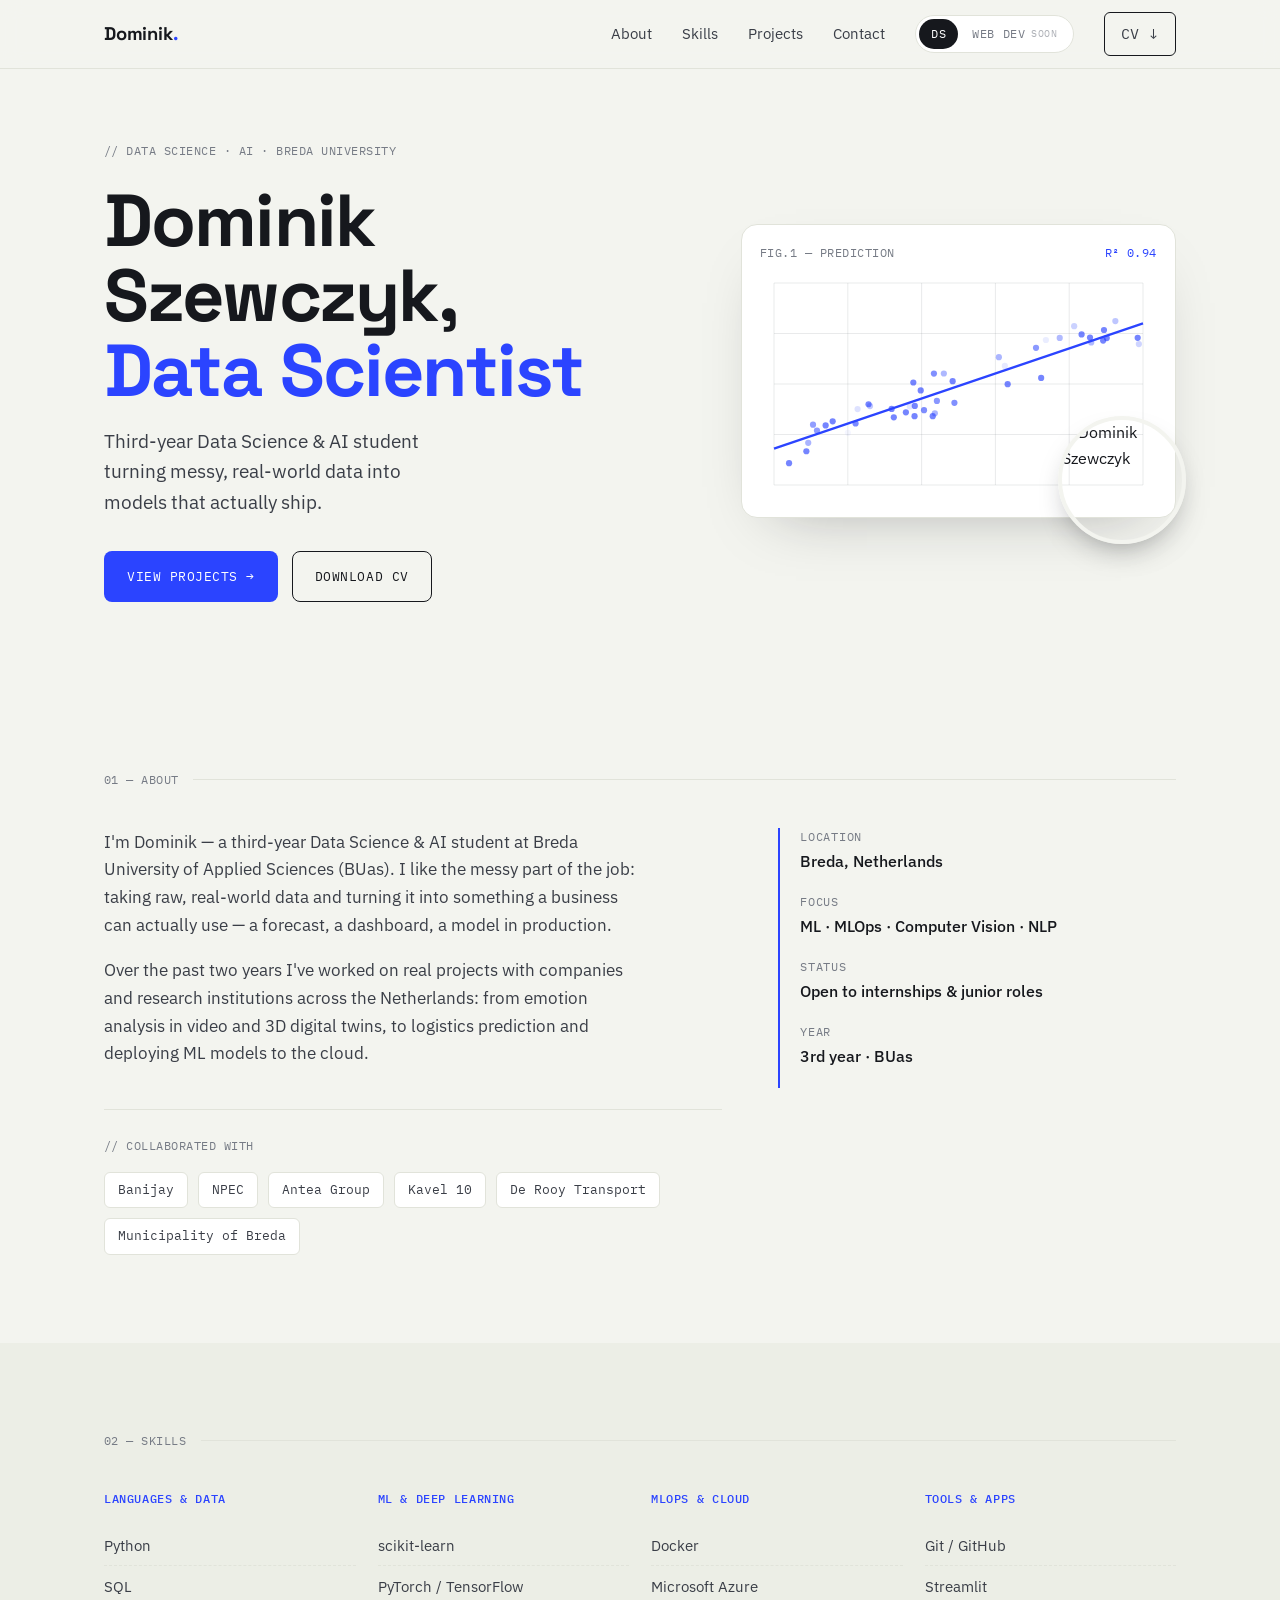
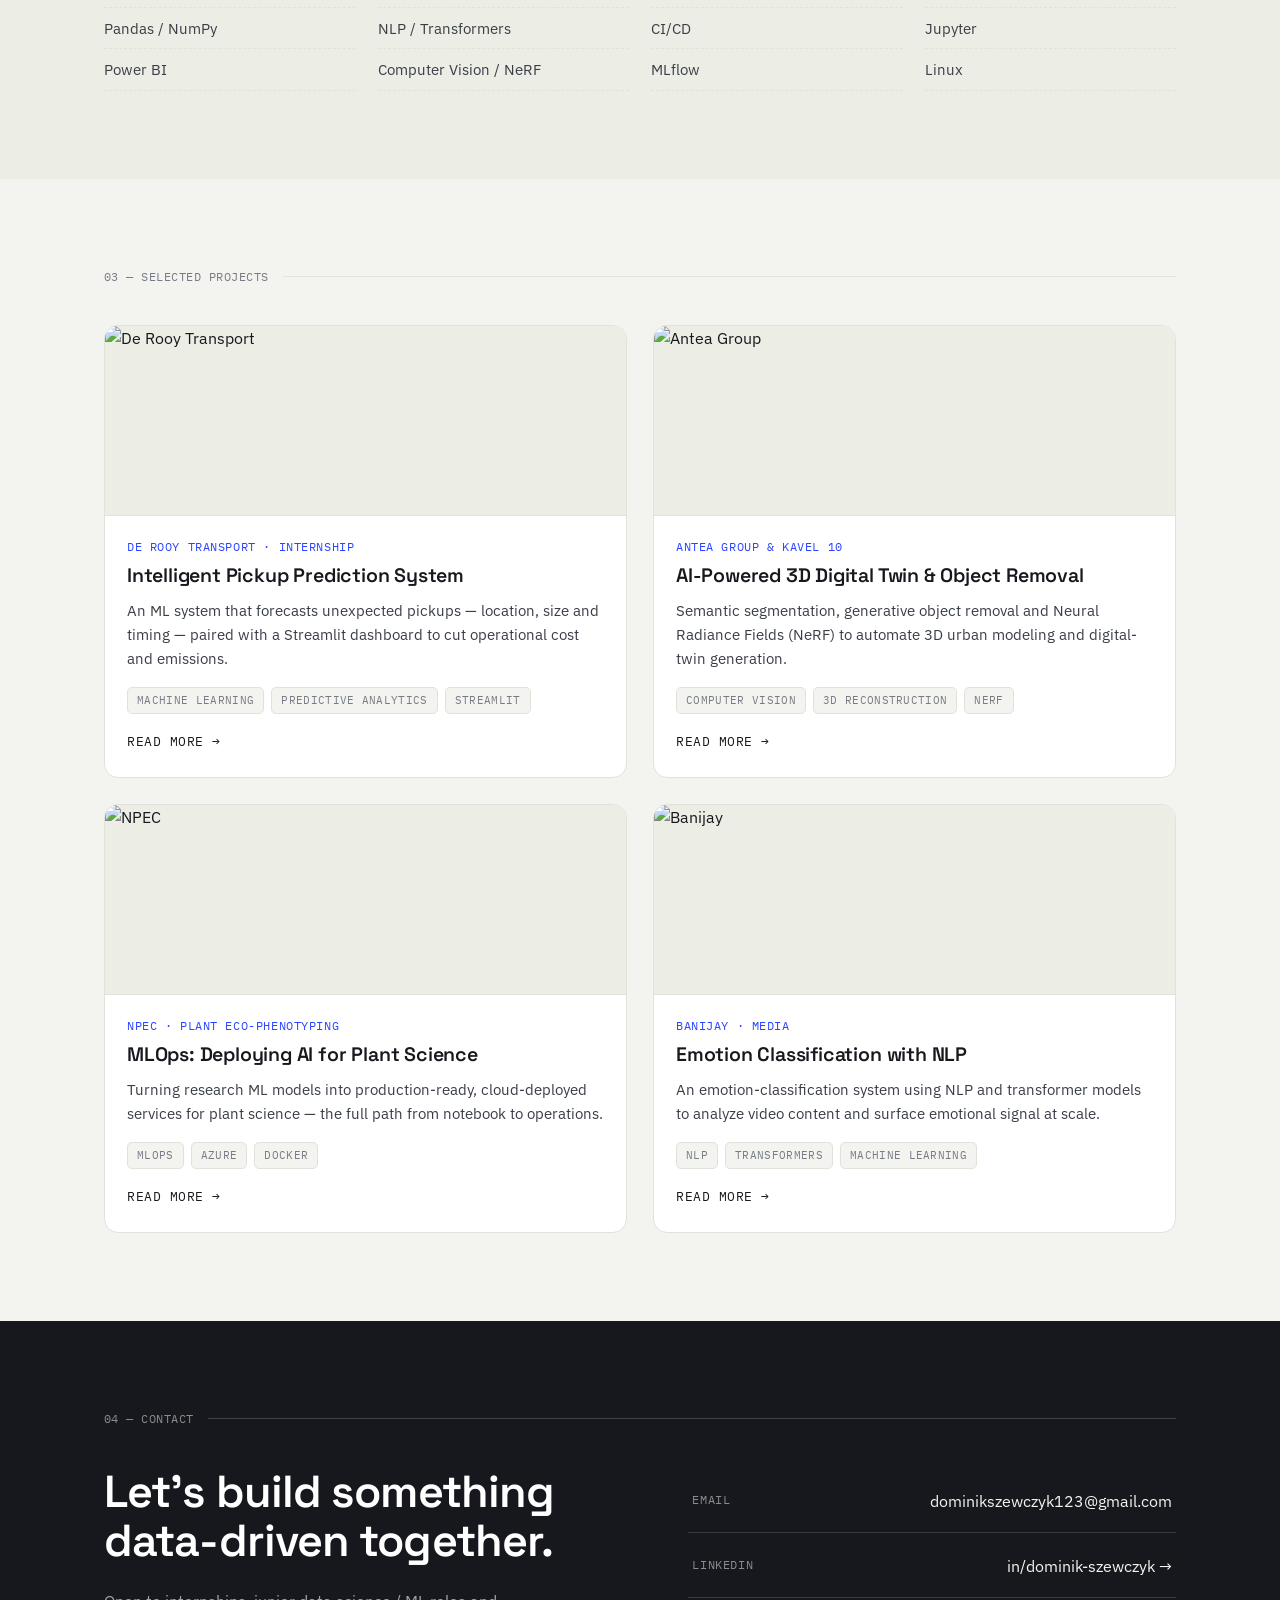
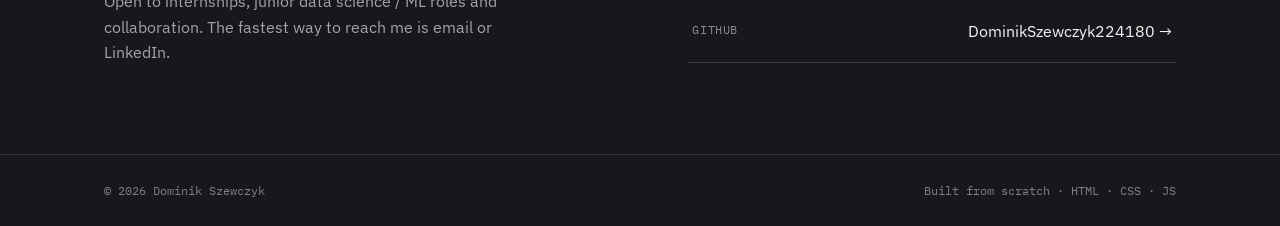
==== index.html @ d0f52a3d "new draft" ====
<!DOCTYPE html>
<html lang="en">
<head>
<meta charset="UTF-8">
<meta name="viewport" content="width=device-width, initial-scale=1">
<title>Dominik Szewczyk — Data Science & AI</title>
<meta name="description" content="Dominik Szewczyk — third-year Data Science & AI student turning real-world data into models that ship. Projects with Banijay, NPEC, Antea Group and De Rooy Transport.">
<link rel="preconnect" href="https://fonts.googleapis.com">
<link rel="preconnect" href="https://fonts.gstatic.com" crossorigin>
<link href="https://fonts.googleapis.com/css2?family=Space+Grotesk:wght@400;500;600;700&family=IBM+Plex+Sans:wght@400;500;600&family=IBM+Plex+Mono:wght@400;500&display=swap" rel="stylesheet">
<style>
  :root{
    --ink:#16181D;
    --ink-soft:#3A3E47;
    --muted:#767B85;
    --line:#E1E3DA;
    --canvas:#F3F4EF;
    --canvas-2:#ECEEE6;
    --card:#FFFFFF;
    --accent:#2B44FF;
    --accent-ink:#1B2BB8;
    --font-display:'Space Grotesk','Segoe UI',system-ui,sans-serif;
    --font-body:'IBM Plex Sans',system-ui,-apple-system,sans-serif;
    --font-mono:'IBM Plex Mono',ui-monospace,'SF Mono',Menlo,monospace;
    --maxw:1120px;
  }
  *{box-sizing:border-box;margin:0;padding:0}
  html{scroll-behavior:smooth}
  body{
    font-family:var(--font-body);
    background:var(--canvas);
    color:var(--ink);
    line-height:1.6;
    -webkit-font-smoothing:antialiased;
    overflow-x:hidden;
  }
  a{color:inherit;text-decoration:none}
  ::selection{background:var(--accent);color:#fff}
  .wrap{max-width:var(--maxw);margin:0 auto;padding:0 24px}
  .mono{font-family:var(--font-mono);font-size:.78rem;letter-spacing:.04em;text-transform:uppercase;color:var(--muted)}
  .accent{color:var(--accent)}

  /* ---------- NAV ---------- */
  header{
    position:sticky;top:0;z-index:50;
    background:rgba(243,244,239,.82);
    backdrop-filter:blur(10px);
    border-bottom:1px solid var(--line);
  }
  .nav{display:flex;align-items:center;justify-content:space-between;height:68px}
  .logo{font-family:var(--font-display);font-weight:700;font-size:1.15rem;letter-spacing:-.01em}
  .logo b{color:var(--accent)}
  .nav-links{display:flex;align-items:center;gap:30px}
  .nav-links a{font-size:.92rem;color:var(--ink-soft);transition:color .2s}
  .nav-links a:hover{color:var(--accent)}
  .toggle{
    display:inline-flex;border:1px solid var(--line);border-radius:999px;
    padding:3px;background:var(--card);gap:2px;
  }
  .toggle a{
    font-family:var(--font-mono);font-size:.72rem;text-transform:uppercase;letter-spacing:.05em;
    padding:6px 12px;border-radius:999px;color:var(--muted);display:flex;align-items:center;gap:6px;
  }
  .toggle a.active{background:var(--ink);color:#fff}
  .toggle .soon{font-size:.6rem;opacity:.6}
  .cv-btn{
    font-family:var(--font-mono);font-size:.78rem;text-transform:uppercase;letter-spacing:.04em;
    border:1px solid var(--ink);padding:9px 16px;border-radius:6px;transition:all .2s;
  }
  .cv-btn:hover{background:var(--ink);color:#fff}
  .menu-btn{display:none;background:none;border:0;cursor:pointer;font-size:1.5rem;color:var(--ink)}

  /* ---------- HERO ---------- */
  .hero{position:relative;padding:72px 0 80px}
  .hero-grid{display:grid;grid-template-columns:1.15fr .85fr;gap:48px;align-items:center}
  .eyebrow{margin-bottom:22px}
  h1{
    font-family:var(--font-display);font-weight:700;
    font-size:clamp(2.6rem,6vw,4.6rem);line-height:1.02;letter-spacing:-.025em;
    margin-bottom:18px;
  }
  .rotator{color:var(--accent);display:inline-block;min-height:1em}
  .lead{font-size:1.18rem;color:var(--ink-soft);max-width:30ch;margin-bottom:34px}
  .cta-row{display:flex;flex-wrap:wrap;gap:14px;align-items:center}
  .btn{
    font-family:var(--font-mono);font-size:.82rem;text-transform:uppercase;letter-spacing:.04em;
    padding:14px 22px;border-radius:8px;transition:all .2s;border:1px solid transparent;display:inline-flex;align-items:center;gap:8px;
  }
  .btn-primary{background:var(--accent);color:#fff}
  .btn-primary:hover{background:var(--accent-ink);transform:translateY(-2px)}
  .btn-ghost{border-color:var(--ink);color:var(--ink)}
  .btn-ghost:hover{background:var(--ink);color:#fff}

  .hero-visual{position:relative}
  .plot-card{
    background:var(--card);border:1px solid var(--line);border-radius:16px;
    padding:18px;box-shadow:0 24px 60px -34px rgba(22,24,29,.35);
  }
  .plot-head{display:flex;justify-content:space-between;align-items:center;margin-bottom:6px}
  canvas#plot{width:100%;height:230px;display:block;border-radius:8px}
  .portrait{
    position:absolute;right:-10px;bottom:-26px;width:128px;height:128px;border-radius:50%;
    object-fit:cover;border:4px solid var(--canvas);box-shadow:0 14px 30px -12px rgba(22,24,29,.4);
  }

  /* ---------- SECTION SHELL ---------- */
  section{padding:88px 0}
  .sec-label{display:flex;align-items:center;gap:14px;margin-bottom:38px}
  .sec-label .bar{height:1px;flex:1;background:var(--line)}
  h2{font-family:var(--font-display);font-weight:600;font-size:clamp(1.7rem,3.5vw,2.4rem);letter-spacing:-.02em}

  /* ---------- ABOUT ---------- */
  .about-grid{display:grid;grid-template-columns:1.4fr .9fr;gap:56px;align-items:start}
  .about-grid p{font-size:1.08rem;color:var(--ink-soft);margin-bottom:18px;max-width:54ch}
  .facts{border-left:2px solid var(--accent);padding-left:20px}
  .facts .row{margin-bottom:18px}
  .facts .k{font-family:var(--font-mono);font-size:.72rem;text-transform:uppercase;letter-spacing:.06em;color:var(--muted);display:block;margin-bottom:3px}
  .facts .v{font-weight:500}
  .orgs{margin-top:42px;border-top:1px solid var(--line);padding-top:26px}
  .orgs .mono{margin-bottom:16px;display:block}
  .org-chips{display:flex;flex-wrap:wrap;gap:10px}
  .chip{font-family:var(--font-mono);font-size:.8rem;border:1px solid var(--line);background:var(--card);padding:7px 13px;border-radius:6px;color:var(--ink-soft)}

  /* ---------- SKILLS ---------- */
  #skills{background:var(--canvas-2)}
  .skill-grid{display:grid;grid-template-columns:repeat(4,1fr);gap:22px}
  .skill-col h3{font-family:var(--font-mono);font-size:.78rem;text-transform:uppercase;letter-spacing:.05em;color:var(--accent);margin-bottom:16px;font-weight:500}
  .skill-col ul{list-style:none}
  .skill-col li{padding:8px 0;border-bottom:1px dashed var(--line);font-size:.96rem;color:var(--ink-soft)}

  /* ---------- PROJECTS ---------- */
  .proj-grid{display:grid;grid-template-columns:repeat(2,1fr);gap:26px}
  .card{
    background:var(--card);border:1px solid var(--line);border-radius:14px;overflow:hidden;
    display:flex;flex-direction:column;transition:transform .25s, box-shadow .25s, border-color .25s;
  }
  .card:hover{transform:translateY(-5px);box-shadow:0 30px 60px -38px rgba(22,24,29,.5);border-color:var(--accent)}
  .card .thumb{height:190px;background:var(--canvas-2);display:flex;align-items:center;justify-content:center;overflow:hidden;border-bottom:1px solid var(--line)}
  .card .thumb img{width:100%;height:100%;object-fit:cover}
  .card .body{padding:22px 22px 24px;display:flex;flex-direction:column;flex:1}
  .card .org{font-family:var(--font-mono);font-size:.72rem;text-transform:uppercase;letter-spacing:.05em;color:var(--accent);margin-bottom:8px}
  .card h3{font-family:var(--font-display);font-weight:600;font-size:1.22rem;letter-spacing:-.01em;margin-bottom:10px;line-height:1.25}
  .card p{font-size:.94rem;color:var(--ink-soft);margin-bottom:16px;flex:1}
  .tags{display:flex;flex-wrap:wrap;gap:7px;margin-bottom:18px}
  .tag{font-family:var(--font-mono);font-size:.68rem;text-transform:uppercase;letter-spacing:.03em;color:var(--muted);background:var(--canvas);border:1px solid var(--line);padding:4px 9px;border-radius:5px}
  .more{font-family:var(--font-mono);font-size:.8rem;text-transform:uppercase;letter-spacing:.04em;color:var(--ink);display:inline-flex;align-items:center;gap:7px;transition:gap .2s,color .2s}
  .card:hover .more{color:var(--accent);gap:12px}

  /* ---------- CONTACT ---------- */
  #contact{background:var(--ink);color:var(--canvas)}
  #contact h2{color:#fff}
  #contact .sec-label .bar{background:rgba(255,255,255,.18)}
  #contact .mono{color:rgba(255,255,255,.5)}
  .contact-grid{display:grid;grid-template-columns:1.1fr 1fr;gap:48px;align-items:center}
  .contact-grid .big{font-family:var(--font-display);font-weight:600;font-size:clamp(1.8rem,4vw,2.8rem);letter-spacing:-.02em;line-height:1.1;color:#fff;margin-bottom:24px}
  .contact-links{display:flex;flex-direction:column;gap:2px}
  .contact-links a{display:flex;justify-content:space-between;align-items:center;padding:18px 4px;border-bottom:1px solid rgba(255,255,255,.14);transition:padding .2s,color .2s}
  .contact-links a:hover{padding-left:14px;color:#fff}
  .contact-links .lbl{font-family:var(--font-mono);font-size:.74rem;text-transform:uppercase;letter-spacing:.05em;color:rgba(255,255,255,.5)}
  .contact-links .val{font-size:1.02rem}
  .contact-links a:hover .val{color:var(--accent)}

  footer{background:var(--ink);color:rgba(255,255,255,.45);border-top:1px solid rgba(255,255,255,.1);padding:26px 0}
  .foot{display:flex;justify-content:space-between;align-items:center;font-family:var(--font-mono);font-size:.76rem}

  .reveal{opacity:0;transform:translateY(24px);transition:opacity .7s ease,transform .7s ease}
  .reveal.in{opacity:1;transform:none}

  /* ---------- RESPONSIVE ---------- */
  @media(max-width:880px){
    .nav-links{display:none}
    .menu-btn{display:block}
    .hero-grid{grid-template-columns:1fr;gap:54px}
    .hero-visual{order:-1}
    .about-grid,.contact-grid{grid-template-columns:1fr;gap:36px}
    .skill-grid{grid-template-columns:repeat(2,1fr)}
    .proj-grid{grid-template-columns:1fr}
    .portrait{width:96px;height:96px}
  }
  @media(prefers-reduced-motion:reduce){
    *{scroll-behavior:auto !important}
    .reveal{opacity:1;transform:none;transition:none}
  }
</style>
</head>
<body>

<header>
  <div class="wrap nav">
    <a href="#" class="logo">Dominik<b>.</b></a>
    <nav class="nav-links">
      <a href="#about">About</a>
      <a href="#skills">Skills</a>
      <a href="#projects">Projects</a>
      <a href="#contact">Contact</a>
      <div class="toggle">
        <a href="#" class="active">DS</a>
        <a href="webdev.html">Web Dev <span class="soon">soon</span></a>
      </div>
      <a href="cv/CV_Dominik_Szewczyk.pdf" class="cv-btn">CV ↓</a>
    </nav>
    <button class="menu-btn" aria-label="Menu">☰</button>
  </div>
</header>

<!-- HERO -->
<section class="hero">
  <div class="wrap hero-grid">
    <div>
      <div class="eyebrow mono">// data science · ai · breda university</div>
      <h1>Dominik Szewczyk,<br><span class="rotator">Data Scientist</span></h1>
      <p class="lead">Third-year Data Science &amp; AI student turning messy, real-world data into models that actually ship.</p>
      <div class="cta-row">
        <a href="#projects" class="btn btn-primary">View projects →</a>
        <a href="cv/CV_Dominik_Szewczyk.pdf" class="btn btn-ghost">Download CV</a>
      </div>
    </div>
    <div class="hero-visual">
      <div class="plot-card">
        <div class="plot-head">
          <span class="mono">fig.1 — prediction</span>
          <span class="mono accent">R² 0.94</span>
        </div>
        <canvas id="plot"></canvas>
      </div>
      <img class="portrait" src="https://dominikszewczyk224180.github.io/assets/img/profile.jpg" alt="Dominik Szewczyk">
    </div>
  </div>
</section>

<!-- ABOUT -->
<section id="about">
  <div class="wrap">
    <div class="sec-label"><span class="mono">01 — about</span><span class="bar"></span></div>
    <div class="about-grid reveal">
      <div>
        <p>I'm Dominik — a third-year Data Science &amp; AI student at Breda University of Applied Sciences (BUas). I like the messy part of the job: taking raw, real-world data and turning it into something a business can actually use — a forecast, a dashboard, a model in production.</p>
        <p>Over the past two years I've worked on real projects with companies and research institutions across the Netherlands: from emotion analysis in video and 3D digital twins, to logistics prediction and deploying ML models to the cloud.</p>
        <div class="orgs">
          <span class="mono">// collaborated with</span>
          <div class="org-chips">
            <span class="chip">Banijay</span>
            <span class="chip">NPEC</span>
            <span class="chip">Antea Group</span>
            <span class="chip">Kavel 10</span>
            <span class="chip">De Rooy Transport</span>
            <span class="chip">Municipality of Breda</span>
          </div>
        </div>
      </div>
      <div class="facts">
        <div class="row"><span class="k">Location</span><span class="v">Breda, Netherlands</span></div>
        <div class="row"><span class="k">Focus</span><span class="v">ML · MLOps · Computer Vision · NLP</span></div>
        <div class="row"><span class="k">Status</span><span class="v">Open to internships &amp; junior roles</span></div>
        <div class="row"><span class="k">Year</span><span class="v">3rd year · BUas</span></div>
      </div>
    </div>
  </div>
</section>

<!-- SKILLS -->
<section id="skills">
  <div class="wrap">
    <div class="sec-label"><span class="mono">02 — skills</span><span class="bar"></span></div>
    <div class="skill-grid reveal">
      <div class="skill-col">
        <h3>Languages &amp; Data</h3>
        <ul><li>Python</li><li>SQL</li><li>Pandas / NumPy</li><li>Power BI</li></ul>
      </div>
      <div class="skill-col">
        <h3>ML &amp; Deep Learning</h3>
        <ul><li>scikit-learn</li><li>PyTorch / TensorFlow</li><li>NLP / Transformers</li><li>Computer Vision / NeRF</li></ul>
      </div>
      <div class="skill-col">
        <h3>MLOps &amp; Cloud</h3>
        <ul><li>Docker</li><li>Microsoft Azure</li><li>CI/CD</li><li>MLflow</li></ul>
      </div>
      <div class="skill-col">
        <h3>Tools &amp; Apps</h3>
        <ul><li>Git / GitHub</li><li>Streamlit</li><li>Jupyter</li><li>Linux</li></ul>
      </div>
    </div>
  </div>
</section>

<!-- PROJECTS -->
<section id="projects">
  <div class="wrap">
    <div class="sec-label"><span class="mono">03 — selected projects</span><span class="bar"></span></div>
    <div class="proj-grid reveal">

      <a class="card" href="projects/de-rooy.html">
        <div class="thumb"><img src="https://dominikszewczyk224180.github.io/assets/img/derooy_logo.png" alt="De Rooy Transport"></div>
        <div class="body">
          <div class="org">De Rooy Transport · internship</div>
          <h3>Intelligent Pickup Prediction System</h3>
          <p>An ML system that forecasts unexpected pickups — location, size and timing — paired with a Streamlit dashboard to cut operational cost and emissions.</p>
          <div class="tags"><span class="tag">Machine Learning</span><span class="tag">Predictive Analytics</span><span class="tag">Streamlit</span></div>
          <span class="more">Read more →</span>
        </div>
      </a>

      <a class="card" href="projects/antea.html">
        <div class="thumb"><img src="https://dominikszewczyk224180.github.io/assets/img/antea_project_thumbnail.png" alt="Antea Group"></div>
        <div class="body">
          <div class="org">Antea Group &amp; Kavel 10</div>
          <h3>AI-Powered 3D Digital Twin &amp; Object Removal</h3>
          <p>Semantic segmentation, generative object removal and Neural Radiance Fields (NeRF) to automate 3D urban modeling and digital-twin generation.</p>
          <div class="tags"><span class="tag">Computer Vision</span><span class="tag">3D Reconstruction</span><span class="tag">NeRF</span></div>
          <span class="more">Read more →</span>
        </div>
      </a>

      <a class="card" href="projects/npec.html">
        <div class="thumb"><img src="https://dominikszewczyk224180.github.io/assets/img/npec_mlops_presentation1.png" alt="NPEC"></div>
        <div class="body">
          <div class="org">NPEC · plant eco-phenotyping</div>
          <h3>MLOps: Deploying AI for Plant Science</h3>
          <p>Turning research ML models into production-ready, cloud-deployed services for plant science — the full path from notebook to operations.</p>
          <div class="tags"><span class="tag">MLOps</span><span class="tag">Azure</span><span class="tag">Docker</span></div>
          <span class="more">Read more →</span>
        </div>
      </a>

      <a class="card" href="projects/banijay.html">
        <div class="thumb"><img src="https://dominikszewczyk224180.github.io/assets/img/banijay_presentation1.png" alt="Banijay"></div>
        <div class="body">
          <div class="org">Banijay · media</div>
          <h3>Emotion Classification with NLP</h3>
          <p>An emotion-classification system using NLP and transformer models to analyze video content and surface emotional signal at scale.</p>
          <div class="tags"><span class="tag">NLP</span><span class="tag">Transformers</span><span class="tag">Machine Learning</span></div>
          <span class="more">Read more →</span>
        </div>
      </a>

    </div>
  </div>
</section>

<!-- CONTACT -->
<section id="contact">
  <div class="wrap">
    <div class="sec-label"><span class="mono">04 — contact</span><span class="bar"></span></div>
    <div class="contact-grid reveal">
      <div>
        <div class="big">Let's build something<br>data-driven together.</div>
        <p style="color:rgba(255,255,255,.6);max-width:40ch">Open to internships, junior data science / ML roles and collaboration. The fastest way to reach me is email or LinkedIn.</p>
      </div>
      <div class="contact-links">
        <a href="mailto:dominikszewczyk123@gmail.com"><span class="lbl">Email</span><span class="val">dominikszewczyk123@gmail.com</span></a>
        <a href="https://linkedin.com/in/dominik-szewczyk" target="_blank" rel="noopener"><span class="lbl">LinkedIn</span><span class="val">in/dominik-szewczyk →</span></a>
        <a href="https://github.com/DominikSzewczyk224180" target="_blank" rel="noopener"><span class="lbl">GitHub</span><span class="val">DominikSzewczyk224180 →</span></a>
      </div>
    </div>
  </div>
</section>

<footer>
  <div class="wrap foot">
    <span>© 2026 Dominik Szewczyk</span>
    <span>Built from scratch · HTML · CSS · JS</span>
  </div>
</footer>

<script>
  // Rotating role
  const roles=["Data Scientist","ML Engineer","AI Builder"];
  const rot=document.querySelector('.rotator');
  let ri=0;
  if(!window.matchMedia('(prefers-reduced-motion: reduce)').matches){
    setInterval(()=>{ri=(ri+1)%roles.length;rot.style.opacity=0;
      setTimeout(()=>{rot.textContent=roles[ri];rot.style.transition='opacity .3s';rot.style.opacity=1;},300);},2600);
  }

  // Scroll reveal
  const io=new IntersectionObserver(es=>es.forEach(e=>{if(e.isIntersecting){e.target.classList.add('in');io.unobserve(e.target);}}),{threshold:.15});
  document.querySelectorAll('.reveal').forEach(el=>io.observe(el));

  // Hero scatter + regression plot
  const cv=document.getElementById('plot');
  const ctx=cv.getContext('2d');
  function setup(){
    const dpr=window.devicePixelRatio||1;
    cv.width=cv.clientWidth*dpr; cv.height=cv.clientHeight*dpr;
    ctx.setTransform(dpr,0,0,dpr,0,0);
  }
  setup();
  const W=()=>cv.clientWidth,H=()=>cv.clientHeight;
  const N=46, pts=[];
  function gen(){
    pts.length=0;
    for(let i=0;i<N;i++){
      const x=Math.random();
      const y=0.82-0.62*x + (Math.random()-0.5)*0.22; // points around a downward trend
      pts.push({x,y,d:Math.random()});
    }
  }
  gen();
  const reduce=window.matchMedia('(prefers-reduced-motion: reduce)').matches;
  let t=reduce?1:0;
  function draw(){
    const w=W(),h=H(),pad=14;
    ctx.clearRect(0,0,w,h);
    // grid
    ctx.strokeStyle='rgba(118,123,133,.16)';ctx.lineWidth=1;
    for(let i=0;i<=4;i++){const gy=pad+(h-2*pad)*i/4;ctx.beginPath();ctx.moveTo(pad,gy);ctx.lineTo(w-pad,gy);ctx.stroke();}
    for(let i=0;i<=5;i++){const gx=pad+(w-2*pad)*i/5;ctx.beginPath();ctx.moveTo(gx,pad);ctx.lineTo(gx,h-pad);ctx.stroke();}
    // points
    const ease=t<1?(1-Math.pow(1-t,3)):1;
    pts.forEach(p=>{
      const a=Math.min(1,Math.max(0,(ease-p.d)*3));
      if(a<=0)return;
      const px=pad+p.x*(w-2*pad), py=pad+p.y*(h-2*pad);
      ctx.fillStyle='rgba(43,68,255,'+(0.65*a)+')';
      ctx.beginPath();ctx.arc(px,py,3.1,0,7);ctx.fill();
    });
    // regression line (draws after points)
    const lp=Math.min(1,Math.max(0,(ease-0.55)/0.45));
    if(lp>0){
      const x1=pad,y1=pad+0.82*(h-2*pad);
      const x2=pad+(1)*(w-2*pad),y2=pad+0.20*(h-2*pad);
      ctx.strokeStyle='#2B44FF';ctx.lineWidth=2.2;
      ctx.beginPath();ctx.moveTo(x1,y1);ctx.lineTo(x1+(x2-x1)*lp,y1+(y2-y1)*lp);ctx.stroke();
    }
  }
  function loop(){if(t<1)t+=0.012; draw(); if(t<1.0001)requestAnimationFrame(loop);}
  draw(); if(!reduce)requestAnimationFrame(loop);
  window.addEventListener('resize',()=>{setup();draw();});

  // Mobile menu (simple)
  document.querySelector('.menu-btn').addEventListener('click',()=>{
    const n=document.querySelector('.nav-links');
    const open=n.style.display==='flex';
    n.style.display=open?'':'flex';
    if(!open){n.style.position='absolute';n.style.top='68px';n.style.right='24px';n.style.flexDirection='column';n.style.background='var(--card)';n.style.padding='18px 22px';n.style.borderRadius='12px';n.style.border='1px solid var(--line)';n.style.gap='16px';n.style.boxShadow='0 20px 40px -20px rgba(0,0,0,.3)';}
  });
</script>
</body>
</html>
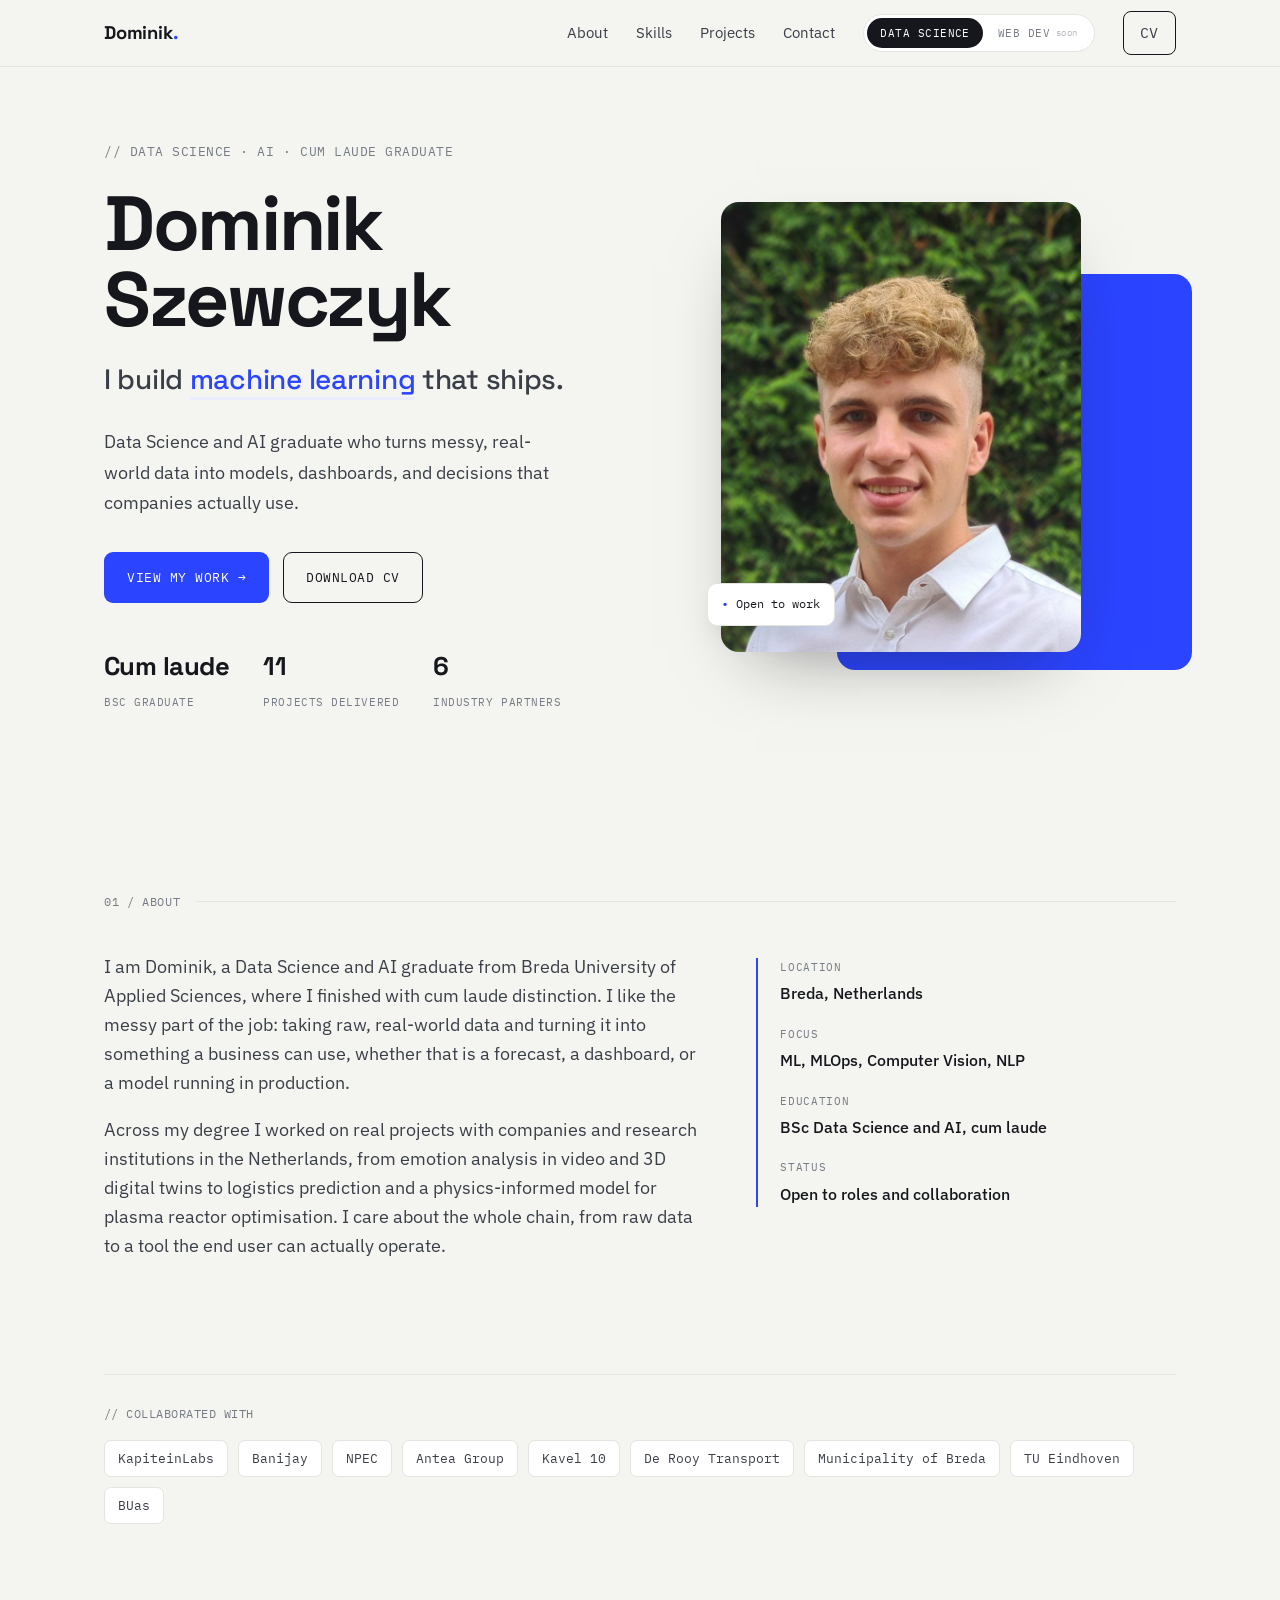
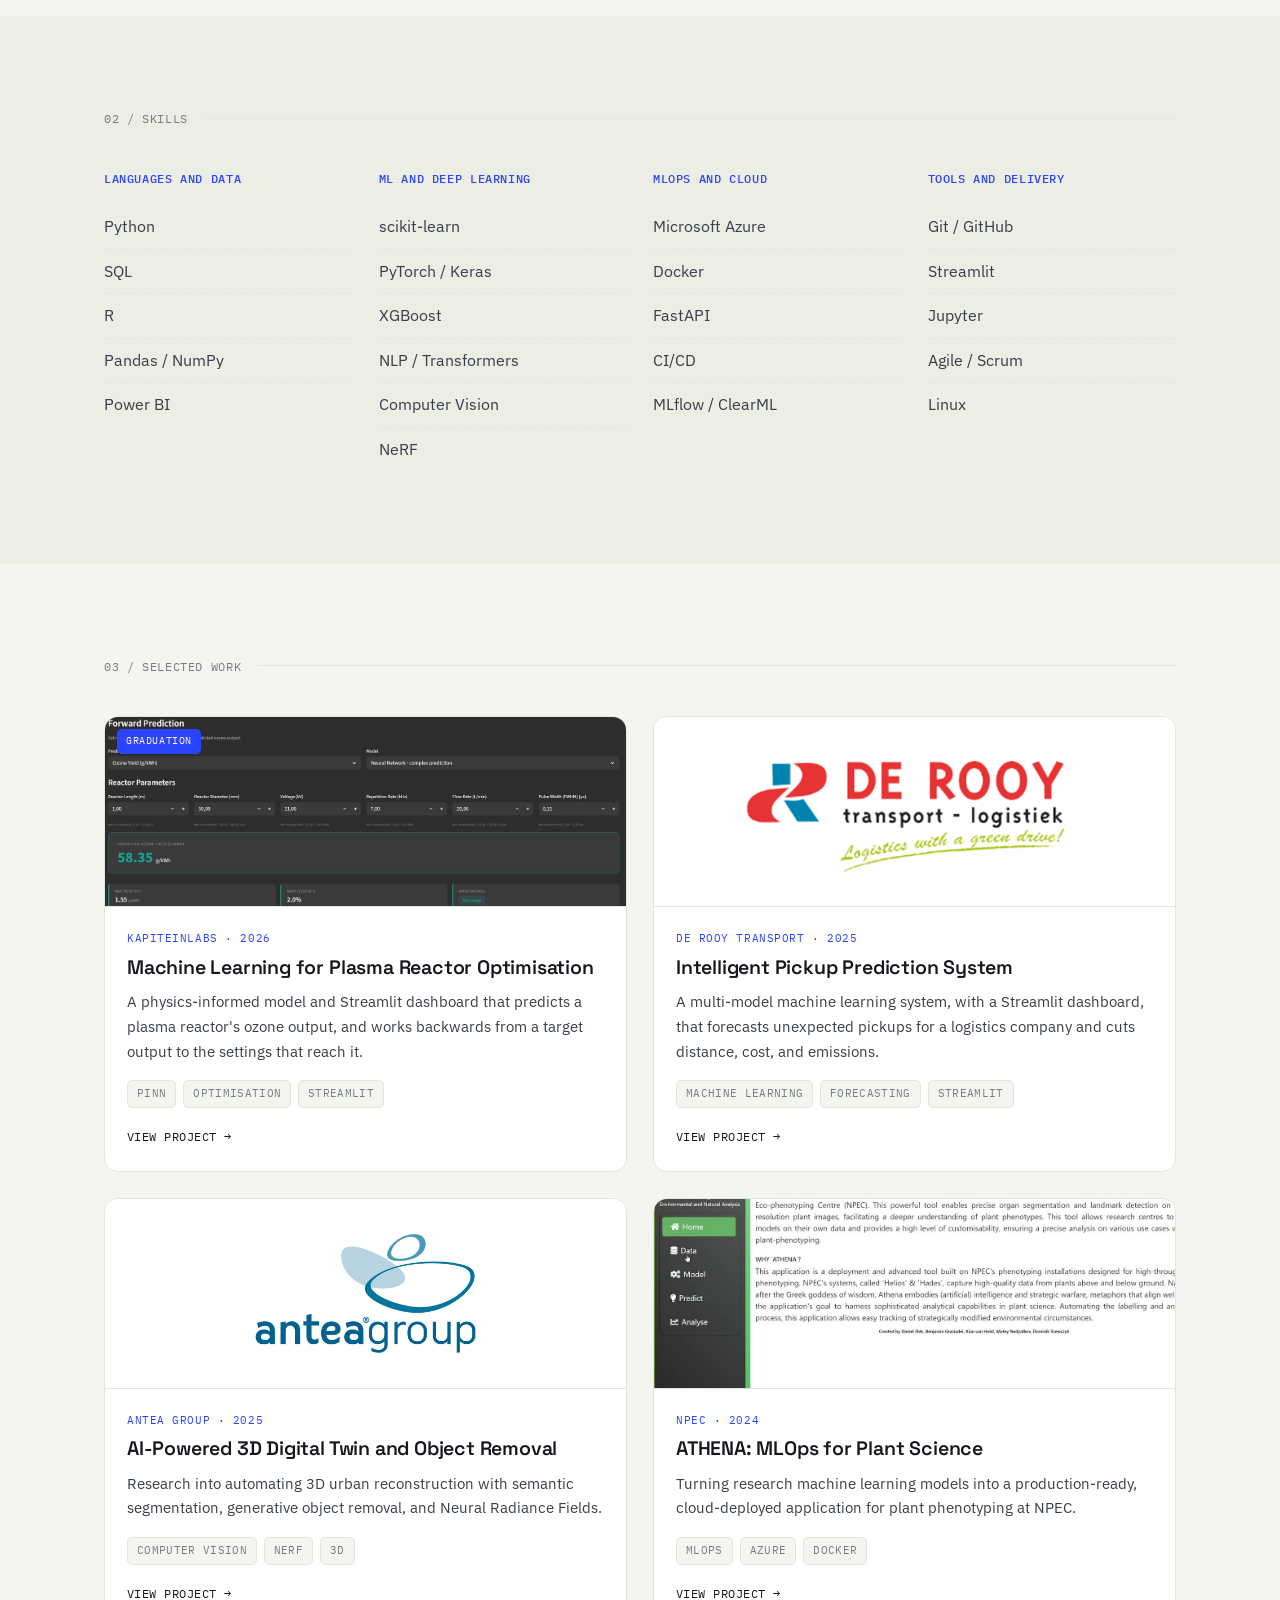
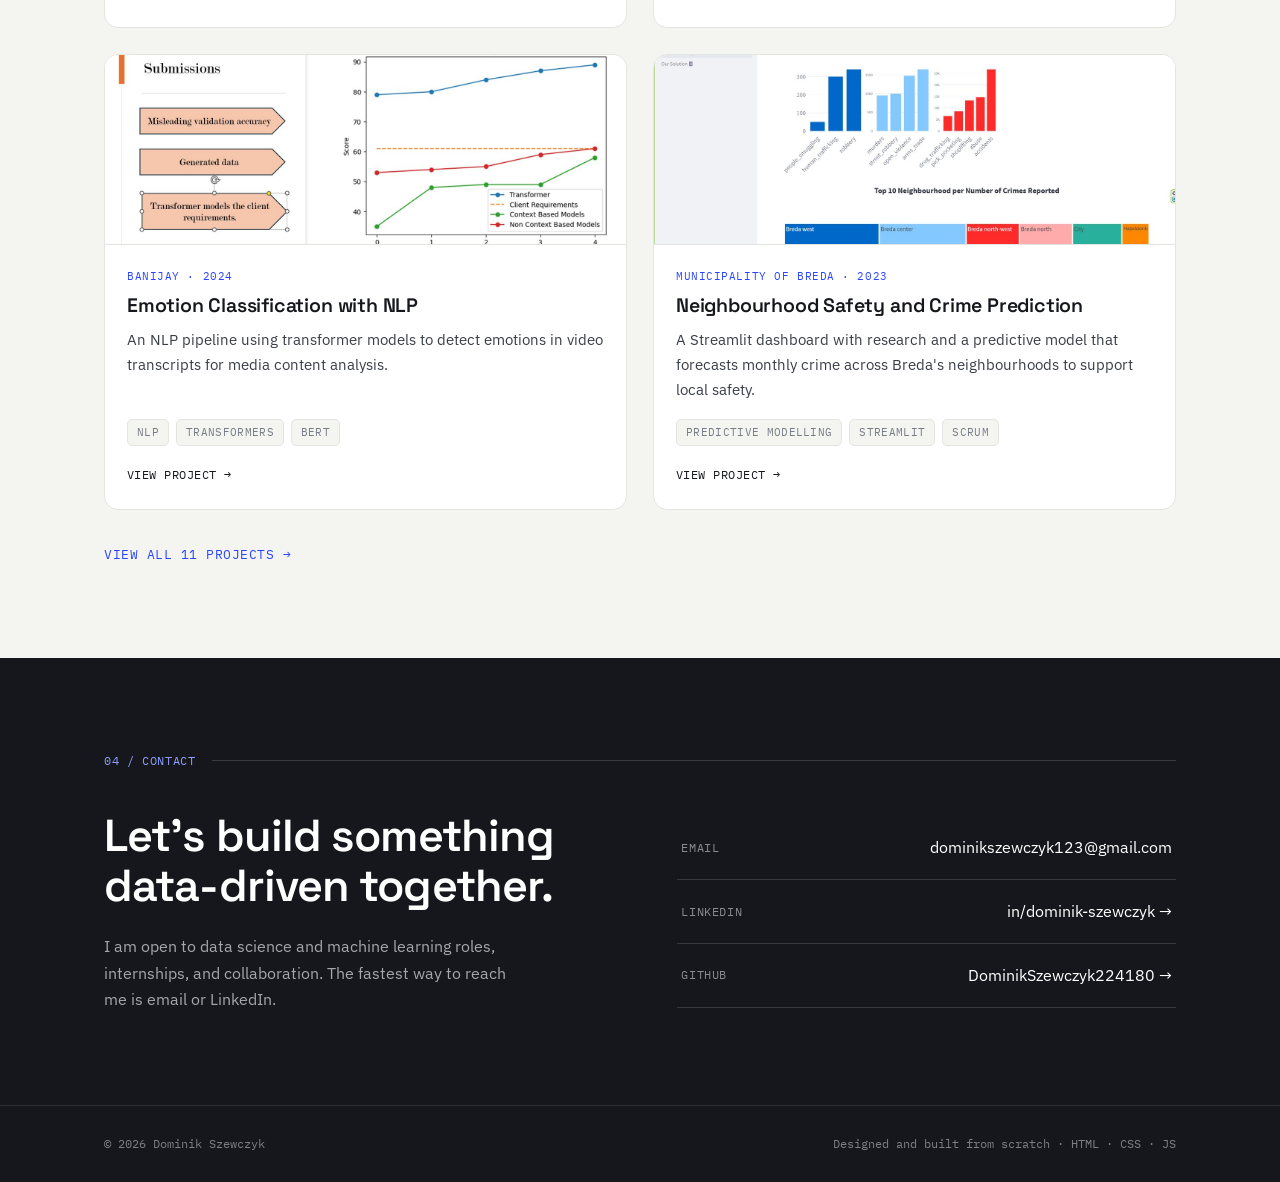
==== commit 85fbc800: "second draft with projects" ====
--- a/index.html
+++ b/index.html
@@ -3,437 +3,155 @@
 <head>
 <meta charset="UTF-8">
 <meta name="viewport" content="width=device-width, initial-scale=1">
-<title>Dominik Szewczyk — Data Science & AI</title>
-<meta name="description" content="Dominik Szewczyk — third-year Data Science & AI student turning real-world data into models that ship. Projects with Banijay, NPEC, Antea Group and De Rooy Transport.">
+<title>Dominik Szewczyk | Data Science and AI</title>
+<meta name="description" content="Dominik Szewczyk, Data Science and AI graduate (cum laude). Machine learning, MLOps, computer vision, and NLP projects with industry and research partners.">
 <link rel="preconnect" href="https://fonts.googleapis.com">
 <link rel="preconnect" href="https://fonts.gstatic.com" crossorigin>
 <link href="https://fonts.googleapis.com/css2?family=Space+Grotesk:wght@400;500;600;700&family=IBM+Plex+Sans:wght@400;500;600&family=IBM+Plex+Mono:wght@400;500&display=swap" rel="stylesheet">
-<style>
-  :root{
-    --ink:#16181D;
-    --ink-soft:#3A3E47;
-    --muted:#767B85;
-    --line:#E1E3DA;
-    --canvas:#F3F4EF;
-    --canvas-2:#ECEEE6;
-    --card:#FFFFFF;
-    --accent:#2B44FF;
-    --accent-ink:#1B2BB8;
-    --font-display:'Space Grotesk','Segoe UI',system-ui,sans-serif;
-    --font-body:'IBM Plex Sans',system-ui,-apple-system,sans-serif;
-    --font-mono:'IBM Plex Mono',ui-monospace,'SF Mono',Menlo,monospace;
-    --maxw:1120px;
-  }
-  *{box-sizing:border-box;margin:0;padding:0}
-  html{scroll-behavior:smooth}
-  body{
-    font-family:var(--font-body);
-    background:var(--canvas);
-    color:var(--ink);
-    line-height:1.6;
-    -webkit-font-smoothing:antialiased;
-    overflow-x:hidden;
-  }
-  a{color:inherit;text-decoration:none}
-  ::selection{background:var(--accent);color:#fff}
-  .wrap{max-width:var(--maxw);margin:0 auto;padding:0 24px}
-  .mono{font-family:var(--font-mono);font-size:.78rem;letter-spacing:.04em;text-transform:uppercase;color:var(--muted)}
-  .accent{color:var(--accent)}
-
-  /* ---------- NAV ---------- */
-  header{
-    position:sticky;top:0;z-index:50;
-    background:rgba(243,244,239,.82);
-    backdrop-filter:blur(10px);
-    border-bottom:1px solid var(--line);
-  }
-  .nav{display:flex;align-items:center;justify-content:space-between;height:68px}
-  .logo{font-family:var(--font-display);font-weight:700;font-size:1.15rem;letter-spacing:-.01em}
-  .logo b{color:var(--accent)}
-  .nav-links{display:flex;align-items:center;gap:30px}
-  .nav-links a{font-size:.92rem;color:var(--ink-soft);transition:color .2s}
-  .nav-links a:hover{color:var(--accent)}
-  .toggle{
-    display:inline-flex;border:1px solid var(--line);border-radius:999px;
-    padding:3px;background:var(--card);gap:2px;
-  }
-  .toggle a{
-    font-family:var(--font-mono);font-size:.72rem;text-transform:uppercase;letter-spacing:.05em;
-    padding:6px 12px;border-radius:999px;color:var(--muted);display:flex;align-items:center;gap:6px;
-  }
-  .toggle a.active{background:var(--ink);color:#fff}
-  .toggle .soon{font-size:.6rem;opacity:.6}
-  .cv-btn{
-    font-family:var(--font-mono);font-size:.78rem;text-transform:uppercase;letter-spacing:.04em;
-    border:1px solid var(--ink);padding:9px 16px;border-radius:6px;transition:all .2s;
-  }
-  .cv-btn:hover{background:var(--ink);color:#fff}
-  .menu-btn{display:none;background:none;border:0;cursor:pointer;font-size:1.5rem;color:var(--ink)}
-
-  /* ---------- HERO ---------- */
-  .hero{position:relative;padding:72px 0 80px}
-  .hero-grid{display:grid;grid-template-columns:1.15fr .85fr;gap:48px;align-items:center}
-  .eyebrow{margin-bottom:22px}
-  h1{
-    font-family:var(--font-display);font-weight:700;
-    font-size:clamp(2.6rem,6vw,4.6rem);line-height:1.02;letter-spacing:-.025em;
-    margin-bottom:18px;
-  }
-  .rotator{color:var(--accent);display:inline-block;min-height:1em}
-  .lead{font-size:1.18rem;color:var(--ink-soft);max-width:30ch;margin-bottom:34px}
-  .cta-row{display:flex;flex-wrap:wrap;gap:14px;align-items:center}
-  .btn{
-    font-family:var(--font-mono);font-size:.82rem;text-transform:uppercase;letter-spacing:.04em;
-    padding:14px 22px;border-radius:8px;transition:all .2s;border:1px solid transparent;display:inline-flex;align-items:center;gap:8px;
-  }
-  .btn-primary{background:var(--accent);color:#fff}
-  .btn-primary:hover{background:var(--accent-ink);transform:translateY(-2px)}
-  .btn-ghost{border-color:var(--ink);color:var(--ink)}
-  .btn-ghost:hover{background:var(--ink);color:#fff}
-
-  .hero-visual{position:relative}
-  .plot-card{
-    background:var(--card);border:1px solid var(--line);border-radius:16px;
-    padding:18px;box-shadow:0 24px 60px -34px rgba(22,24,29,.35);
-  }
-  .plot-head{display:flex;justify-content:space-between;align-items:center;margin-bottom:6px}
-  canvas#plot{width:100%;height:230px;display:block;border-radius:8px}
-  .portrait{
-    position:absolute;right:-10px;bottom:-26px;width:128px;height:128px;border-radius:50%;
-    object-fit:cover;border:4px solid var(--canvas);box-shadow:0 14px 30px -12px rgba(22,24,29,.4);
-  }
-
-  /* ---------- SECTION SHELL ---------- */
-  section{padding:88px 0}
-  .sec-label{display:flex;align-items:center;gap:14px;margin-bottom:38px}
-  .sec-label .bar{height:1px;flex:1;background:var(--line)}
-  h2{font-family:var(--font-display);font-weight:600;font-size:clamp(1.7rem,3.5vw,2.4rem);letter-spacing:-.02em}
-
-  /* ---------- ABOUT ---------- */
-  .about-grid{display:grid;grid-template-columns:1.4fr .9fr;gap:56px;align-items:start}
-  .about-grid p{font-size:1.08rem;color:var(--ink-soft);margin-bottom:18px;max-width:54ch}
-  .facts{border-left:2px solid var(--accent);padding-left:20px}
-  .facts .row{margin-bottom:18px}
-  .facts .k{font-family:var(--font-mono);font-size:.72rem;text-transform:uppercase;letter-spacing:.06em;color:var(--muted);display:block;margin-bottom:3px}
-  .facts .v{font-weight:500}
-  .orgs{margin-top:42px;border-top:1px solid var(--line);padding-top:26px}
-  .orgs .mono{margin-bottom:16px;display:block}
-  .org-chips{display:flex;flex-wrap:wrap;gap:10px}
-  .chip{font-family:var(--font-mono);font-size:.8rem;border:1px solid var(--line);background:var(--card);padding:7px 13px;border-radius:6px;color:var(--ink-soft)}
-
-  /* ---------- SKILLS ---------- */
-  #skills{background:var(--canvas-2)}
-  .skill-grid{display:grid;grid-template-columns:repeat(4,1fr);gap:22px}
-  .skill-col h3{font-family:var(--font-mono);font-size:.78rem;text-transform:uppercase;letter-spacing:.05em;color:var(--accent);margin-bottom:16px;font-weight:500}
-  .skill-col ul{list-style:none}
-  .skill-col li{padding:8px 0;border-bottom:1px dashed var(--line);font-size:.96rem;color:var(--ink-soft)}
-
-  /* ---------- PROJECTS ---------- */
-  .proj-grid{display:grid;grid-template-columns:repeat(2,1fr);gap:26px}
-  .card{
-    background:var(--card);border:1px solid var(--line);border-radius:14px;overflow:hidden;
-    display:flex;flex-direction:column;transition:transform .25s, box-shadow .25s, border-color .25s;
-  }
-  .card:hover{transform:translateY(-5px);box-shadow:0 30px 60px -38px rgba(22,24,29,.5);border-color:var(--accent)}
-  .card .thumb{height:190px;background:var(--canvas-2);display:flex;align-items:center;justify-content:center;overflow:hidden;border-bottom:1px solid var(--line)}
-  .card .thumb img{width:100%;height:100%;object-fit:cover}
-  .card .body{padding:22px 22px 24px;display:flex;flex-direction:column;flex:1}
-  .card .org{font-family:var(--font-mono);font-size:.72rem;text-transform:uppercase;letter-spacing:.05em;color:var(--accent);margin-bottom:8px}
-  .card h3{font-family:var(--font-display);font-weight:600;font-size:1.22rem;letter-spacing:-.01em;margin-bottom:10px;line-height:1.25}
-  .card p{font-size:.94rem;color:var(--ink-soft);margin-bottom:16px;flex:1}
-  .tags{display:flex;flex-wrap:wrap;gap:7px;margin-bottom:18px}
-  .tag{font-family:var(--font-mono);font-size:.68rem;text-transform:uppercase;letter-spacing:.03em;color:var(--muted);background:var(--canvas);border:1px solid var(--line);padding:4px 9px;border-radius:5px}
-  .more{font-family:var(--font-mono);font-size:.8rem;text-transform:uppercase;letter-spacing:.04em;color:var(--ink);display:inline-flex;align-items:center;gap:7px;transition:gap .2s,color .2s}
-  .card:hover .more{color:var(--accent);gap:12px}
-
-  /* ---------- CONTACT ---------- */
-  #contact{background:var(--ink);color:var(--canvas)}
-  #contact h2{color:#fff}
-  #contact .sec-label .bar{background:rgba(255,255,255,.18)}
-  #contact .mono{color:rgba(255,255,255,.5)}
-  .contact-grid{display:grid;grid-template-columns:1.1fr 1fr;gap:48px;align-items:center}
-  .contact-grid .big{font-family:var(--font-display);font-weight:600;font-size:clamp(1.8rem,4vw,2.8rem);letter-spacing:-.02em;line-height:1.1;color:#fff;margin-bottom:24px}
-  .contact-links{display:flex;flex-direction:column;gap:2px}
-  .contact-links a{display:flex;justify-content:space-between;align-items:center;padding:18px 4px;border-bottom:1px solid rgba(255,255,255,.14);transition:padding .2s,color .2s}
-  .contact-links a:hover{padding-left:14px;color:#fff}
-  .contact-links .lbl{font-family:var(--font-mono);font-size:.74rem;text-transform:uppercase;letter-spacing:.05em;color:rgba(255,255,255,.5)}
-  .contact-links .val{font-size:1.02rem}
-  .contact-links a:hover .val{color:var(--accent)}
-
-  footer{background:var(--ink);color:rgba(255,255,255,.45);border-top:1px solid rgba(255,255,255,.1);padding:26px 0}
-  .foot{display:flex;justify-content:space-between;align-items:center;font-family:var(--font-mono);font-size:.76rem}
-
-  .reveal{opacity:0;transform:translateY(24px);transition:opacity .7s ease,transform .7s ease}
-  .reveal.in{opacity:1;transform:none}
-
-  /* ---------- RESPONSIVE ---------- */
-  @media(max-width:880px){
-    .nav-links{display:none}
-    .menu-btn{display:block}
-    .hero-grid{grid-template-columns:1fr;gap:54px}
-    .hero-visual{order:-1}
-    .about-grid,.contact-grid{grid-template-columns:1fr;gap:36px}
-    .skill-grid{grid-template-columns:repeat(2,1fr)}
-    .proj-grid{grid-template-columns:1fr}
-    .portrait{width:96px;height:96px}
-  }
-  @media(prefers-reduced-motion:reduce){
-    *{scroll-behavior:auto !important}
-    .reveal{opacity:1;transform:none;transition:none}
-  }
-</style>
+<link rel="stylesheet" href="assets/css/style.css">
 </head>
-<body>
-
-<header>
+<body><header>
   <div class="wrap nav">
-    <a href="#" class="logo">Dominik<b>.</b></a>
-    <nav class="nav-links">
-      <a href="#about">About</a>
-      <a href="#skills">Skills</a>
-      <a href="#projects">Projects</a>
-      <a href="#contact">Contact</a>
-      <div class="toggle">
-        <a href="#" class="active">DS</a>
-        <a href="webdev.html">Web Dev <span class="soon">soon</span></a>
+    <a class="logo" href="index.html">Dominik<span>.</span></a>
+    <button class="nav-toggle" aria-label="Open menu" aria-expanded="false"><span></span><span></span><span></span></button>
+    <nav class="nav-menu">
+      <a href="index.html#about">About</a>
+      <a href="index.html#skills">Skills</a>
+      <a href="index.html#projects">Projects</a>
+      <a href="index.html#contact">Contact</a>
+      <div class="seg">
+        <a class="seg-btn active" href="index.html">Data Science</a>
+        <a class="seg-btn" href="webdev.html">Web Dev<small>soon</small></a>
       </div>
-      <a href="cv/CV_Dominik_Szewczyk.pdf" class="cv-btn">CV ↓</a>
+      <a class="btn-cv" href="docs/cv.pdf">CV</a>
     </nav>
-    <button class="menu-btn" aria-label="Menu">☰</button>
   </div>
 </header>
-
-<!-- HERO -->
 <section class="hero">
   <div class="wrap hero-grid">
-    <div>
-      <div class="eyebrow mono">// data science · ai · breda university</div>
-      <h1>Dominik Szewczyk,<br><span class="rotator">Data Scientist</span></h1>
-      <p class="lead">Third-year Data Science &amp; AI student turning messy, real-world data into models that actually ship.</p>
+    <div class="hero-text">
+      <p class="eyebrow">// data science &middot; ai &middot; cum laude graduate</p>
+      <h1>Dominik Szewczyk</h1>
+      <p class="role">I build <span class="rotate" data-words="machine learning|predictive models|data products|AI tools">machine learning</span> that ships.</p>
+      <p class="lead">Data Science and AI graduate who turns messy, real-world data into models, dashboards, and decisions that companies actually use.</p>
       <div class="cta-row">
-        <a href="#projects" class="btn btn-primary">View projects →</a>
-        <a href="cv/CV_Dominik_Szewczyk.pdf" class="btn btn-ghost">Download CV</a>
+        <a class="btn btn-primary" href="#projects">View my work &rarr;</a>
+        <a class="btn btn-ghost" href="docs/cv.pdf">Download CV</a>
+      </div>
+      <div class="hero-stats">
+        <div class="stat"><span class="n">Cum laude</span><span class="l">BSc graduate</span></div>
+        <div class="stat"><span class="n">11</span><span class="l">projects delivered</span></div>
+        <div class="stat"><span class="n">6</span><span class="l">industry partners</span></div>
       </div>
     </div>
-    <div class="hero-visual">
-      <div class="plot-card">
-        <div class="plot-head">
-          <span class="mono">fig.1 — prediction</span>
-          <span class="mono accent">R² 0.94</span>
-        </div>
-        <canvas id="plot"></canvas>
-      </div>
-      <img class="portrait" src="https://dominikszewczyk224180.github.io/assets/img/profile.jpg" alt="Dominik Szewczyk">
+    <div class="hero-photo">
+      <div class="photo-accent"></div>
+      <img src="assets/img/portrait-hero.jpg" alt="Dominik Szewczyk">
+      <div class="photo-tag"><b>&bull;</b> Open to work</div>
     </div>
   </div>
 </section>
-
-<!-- ABOUT -->
-<section id="about">
-  <div class="wrap">
-    <div class="sec-label"><span class="mono">01 — about</span><span class="bar"></span></div>
-    <div class="about-grid reveal">
-      <div>
-        <p>I'm Dominik — a third-year Data Science &amp; AI student at Breda University of Applied Sciences (BUas). I like the messy part of the job: taking raw, real-world data and turning it into something a business can actually use — a forecast, a dashboard, a model in production.</p>
-        <p>Over the past two years I've worked on real projects with companies and research institutions across the Netherlands: from emotion analysis in video and 3D digital twins, to logistics prediction and deploying ML models to the cloud.</p>
-        <div class="orgs">
-          <span class="mono">// collaborated with</span>
-          <div class="org-chips">
-            <span class="chip">Banijay</span>
-            <span class="chip">NPEC</span>
-            <span class="chip">Antea Group</span>
-            <span class="chip">Kavel 10</span>
-            <span class="chip">De Rooy Transport</span>
-            <span class="chip">Municipality of Breda</span>
-          </div>
-        </div>
+<section id="about" class="section">
+  <div class="wrap reveal">
+    <div class="sec-label"><span>01 / about</span><i></i></div>
+    <div class="about-grid">
+      <div class="about-text">
+        <p>I am Dominik, a Data Science and AI graduate from Breda University of Applied Sciences, where I finished with cum laude distinction. I like the messy part of the job: taking raw, real-world data and turning it into something a business can use, whether that is a forecast, a dashboard, or a model running in production.</p>
+        <p>Across my degree I worked on real projects with companies and research institutions in the Netherlands, from emotion analysis in video and 3D digital twins to logistics prediction and a physics-informed model for plasma reactor optimisation. I care about the whole chain, from raw data to a tool the end user can actually operate.</p>
       </div>
       <div class="facts">
         <div class="row"><span class="k">Location</span><span class="v">Breda, Netherlands</span></div>
-        <div class="row"><span class="k">Focus</span><span class="v">ML · MLOps · Computer Vision · NLP</span></div>
-        <div class="row"><span class="k">Status</span><span class="v">Open to internships &amp; junior roles</span></div>
-        <div class="row"><span class="k">Year</span><span class="v">3rd year · BUas</span></div>
+        <div class="row"><span class="k">Focus</span><span class="v">ML, MLOps, Computer Vision, NLP</span></div>
+        <div class="row"><span class="k">Education</span><span class="v">BSc Data Science and AI, cum laude</span></div>
+        <div class="row"><span class="k">Status</span><span class="v">Open to roles and collaboration</span></div>
       </div>
+      <div class="orgs"><span class="mono">// collaborated with</span><div class="chips"><span class="chip">KapiteinLabs</span><span class="chip">Banijay</span><span class="chip">NPEC</span><span class="chip">Antea Group</span><span class="chip">Kavel 10</span><span class="chip">De Rooy Transport</span><span class="chip">Municipality of Breda</span><span class="chip">TU Eindhoven</span><span class="chip">BUas</span></div></div>
     </div>
   </div>
 </section>
-
-<!-- SKILLS -->
-<section id="skills">
-  <div class="wrap">
-    <div class="sec-label"><span class="mono">02 — skills</span><span class="bar"></span></div>
-    <div class="skill-grid reveal">
-      <div class="skill-col">
-        <h3>Languages &amp; Data</h3>
-        <ul><li>Python</li><li>SQL</li><li>Pandas / NumPy</li><li>Power BI</li></ul>
-      </div>
-      <div class="skill-col">
-        <h3>ML &amp; Deep Learning</h3>
-        <ul><li>scikit-learn</li><li>PyTorch / TensorFlow</li><li>NLP / Transformers</li><li>Computer Vision / NeRF</li></ul>
-      </div>
-      <div class="skill-col">
-        <h3>MLOps &amp; Cloud</h3>
-        <ul><li>Docker</li><li>Microsoft Azure</li><li>CI/CD</li><li>MLflow</li></ul>
-      </div>
-      <div class="skill-col">
-        <h3>Tools &amp; Apps</h3>
-        <ul><li>Git / GitHub</li><li>Streamlit</li><li>Jupyter</li><li>Linux</li></ul>
-      </div>
-    </div>
+<section id="skills" class="section section-alt">
+  <div class="wrap reveal"><div class="sec-label"><span>02 / skills</span><i></i></div>
+  <div class="skills-grid"><div class="skill-col"><h3>Languages and Data</h3><ul><li>Python</li><li>SQL</li><li>R</li><li>Pandas / NumPy</li><li>Power BI</li></ul></div><div class="skill-col"><h3>ML and Deep Learning</h3><ul><li>scikit-learn</li><li>PyTorch / Keras</li><li>XGBoost</li><li>NLP / Transformers</li><li>Computer Vision</li><li>NeRF</li></ul></div><div class="skill-col"><h3>MLOps and Cloud</h3><ul><li>Microsoft Azure</li><li>Docker</li><li>FastAPI</li><li>CI/CD</li><li>MLflow / ClearML</li></ul></div><div class="skill-col"><h3>Tools and Delivery</h3><ul><li>Git / GitHub</li><li>Streamlit</li><li>Jupyter</li><li>Agile / Scrum</li><li>Linux</li></ul></div></div></div>
+</section>
+<section id="projects" class="section">
+  <div class="wrap reveal"><div class="sec-label"><span>03 / selected work</span><i></i></div>
+  <div class="cards"><a class="card" href="projects/kapiteinlabs.html">
+  <div class="card-thumb"><span class="card-flag">Graduation</span><img src="assets/img/kapiteinlabs_forward.jpg" alt="Machine Learning for Plasma Reactor Optimisation"></div>
+  <div class="card-body">
+    <span class="card-org">KapiteinLabs · 2026</span>
+    <h3>Machine Learning for Plasma Reactor Optimisation</h3>
+    <p>A physics-informed model and Streamlit dashboard that predicts a plasma reactor&#x27;s ozone output, and works backwards from a target output to the settings that reach it.</p>
+    <div class="tags"><span class="tag">PINN</span><span class="tag">Optimisation</span><span class="tag">Streamlit</span></div>
+    <span class="card-more">View project &rarr;</span>
   </div>
+</a><a class="card" href="projects/de-rooy.html">
+  <div class="card-thumb logo"><img src="assets/img/derooy_logo.png" alt="Intelligent Pickup Prediction System"></div>
+  <div class="card-body">
+    <span class="card-org">De Rooy Transport · 2025</span>
+    <h3>Intelligent Pickup Prediction System</h3>
+    <p>A multi-model machine learning system, with a Streamlit dashboard, that forecasts unexpected pickups for a logistics company and cuts distance, cost, and emissions.</p>
+    <div class="tags"><span class="tag">Machine Learning</span><span class="tag">Forecasting</span><span class="tag">Streamlit</span></div>
+    <span class="card-more">View project &rarr;</span>
+  </div>
+</a><a class="card" href="projects/antea.html">
+  <div class="card-thumb logo"><img src="assets/img/antea_logo.png" alt="AI-Powered 3D Digital Twin and Object Removal"></div>
+  <div class="card-body">
+    <span class="card-org">Antea Group · 2025</span>
+    <h3>AI-Powered 3D Digital Twin and Object Removal</h3>
+    <p>Research into automating 3D urban reconstruction with semantic segmentation, generative object removal, and Neural Radiance Fields.</p>
+    <div class="tags"><span class="tag">Computer Vision</span><span class="tag">NeRF</span><span class="tag">3D</span></div>
+    <span class="card-more">View project &rarr;</span>
+  </div>
+</a><a class="card" href="projects/npec-athena.html">
+  <div class="card-thumb"><img src="assets/img/npec1.jpg" alt="ATHENA: MLOps for Plant Science"></div>
+  <div class="card-body">
+    <span class="card-org">NPEC · 2024</span>
+    <h3>ATHENA: MLOps for Plant Science</h3>
+    <p>Turning research machine learning models into a production-ready, cloud-deployed application for plant phenotyping at NPEC.</p>
+    <div class="tags"><span class="tag">MLOps</span><span class="tag">Azure</span><span class="tag">Docker</span></div>
+    <span class="card-more">View project &rarr;</span>
+  </div>
+</a><a class="card" href="projects/banijay-nlp.html">
+  <div class="card-thumb"><img src="assets/img/banijay1.jpg" alt="Emotion Classification with NLP"></div>
+  <div class="card-body">
+    <span class="card-org">Banijay · 2024</span>
+    <h3>Emotion Classification with NLP</h3>
+    <p>An NLP pipeline using transformer models to detect emotions in video transcripts for media content analysis.</p>
+    <div class="tags"><span class="tag">NLP</span><span class="tag">Transformers</span><span class="tag">BERT</span></div>
+    <span class="card-more">View project &rarr;</span>
+  </div>
+</a><a class="card" href="projects/breda-safety.html">
+  <div class="card-thumb"><img src="assets/img/snapshot4.jpg" alt="Neighbourhood Safety and Crime Prediction"></div>
+  <div class="card-body">
+    <span class="card-org">Municipality of Breda · 2023</span>
+    <h3>Neighbourhood Safety and Crime Prediction</h3>
+    <p>A Streamlit dashboard with research and a predictive model that forecasts monthly crime across Breda&#x27;s neighbourhoods to support local safety.</p>
+    <div class="tags"><span class="tag">Predictive Modelling</span><span class="tag">Streamlit</span><span class="tag">Scrum</span></div>
+    <span class="card-more">View project &rarr;</span>
+  </div>
+</a></div>
+  <a class="view-all" href="projects.html">View all 11 projects &rarr;</a></div>
 </section>
-
-<!-- PROJECTS -->
-<section id="projects">
-  <div class="wrap">
-    <div class="sec-label"><span class="mono">03 — selected projects</span><span class="bar"></span></div>
-    <div class="proj-grid reveal">
-
-      <a class="card" href="projects/de-rooy.html">
-        <div class="thumb"><img src="https://dominikszewczyk224180.github.io/assets/img/derooy_logo.png" alt="De Rooy Transport"></div>
-        <div class="body">
-          <div class="org">De Rooy Transport · internship</div>
-          <h3>Intelligent Pickup Prediction System</h3>
-          <p>An ML system that forecasts unexpected pickups — location, size and timing — paired with a Streamlit dashboard to cut operational cost and emissions.</p>
-          <div class="tags"><span class="tag">Machine Learning</span><span class="tag">Predictive Analytics</span><span class="tag">Streamlit</span></div>
-          <span class="more">Read more →</span>
-        </div>
-      </a>
-
-      <a class="card" href="projects/antea.html">
-        <div class="thumb"><img src="https://dominikszewczyk224180.github.io/assets/img/antea_project_thumbnail.png" alt="Antea Group"></div>
-        <div class="body">
-          <div class="org">Antea Group &amp; Kavel 10</div>
-          <h3>AI-Powered 3D Digital Twin &amp; Object Removal</h3>
-          <p>Semantic segmentation, generative object removal and Neural Radiance Fields (NeRF) to automate 3D urban modeling and digital-twin generation.</p>
-          <div class="tags"><span class="tag">Computer Vision</span><span class="tag">3D Reconstruction</span><span class="tag">NeRF</span></div>
-          <span class="more">Read more →</span>
-        </div>
-      </a>
-
-      <a class="card" href="projects/npec.html">
-        <div class="thumb"><img src="https://dominikszewczyk224180.github.io/assets/img/npec_mlops_presentation1.png" alt="NPEC"></div>
-        <div class="body">
-          <div class="org">NPEC · plant eco-phenotyping</div>
-          <h3>MLOps: Deploying AI for Plant Science</h3>
-          <p>Turning research ML models into production-ready, cloud-deployed services for plant science — the full path from notebook to operations.</p>
-          <div class="tags"><span class="tag">MLOps</span><span class="tag">Azure</span><span class="tag">Docker</span></div>
-          <span class="more">Read more →</span>
-        </div>
-      </a>
-
-      <a class="card" href="projects/banijay.html">
-        <div class="thumb"><img src="https://dominikszewczyk224180.github.io/assets/img/banijay_presentation1.png" alt="Banijay"></div>
-        <div class="body">
-          <div class="org">Banijay · media</div>
-          <h3>Emotion Classification with NLP</h3>
-          <p>An emotion-classification system using NLP and transformer models to analyze video content and surface emotional signal at scale.</p>
-          <div class="tags"><span class="tag">NLP</span><span class="tag">Transformers</span><span class="tag">Machine Learning</span></div>
-          <span class="more">Read more →</span>
-        </div>
-      </a>
-
-    </div>
-  </div>
-</section>
-
-<!-- CONTACT -->
-<section id="contact">
-  <div class="wrap">
-    <div class="sec-label"><span class="mono">04 — contact</span><span class="bar"></span></div>
-    <div class="contact-grid reveal">
+<section id="contact" class="section section-dark">
+  <div class="wrap reveal"><div class="sec-label"><span>04 / contact</span><i></i></div>
+    <div class="contact-grid">
       <div>
-        <div class="big">Let's build something<br>data-driven together.</div>
-        <p style="color:rgba(255,255,255,.6);max-width:40ch">Open to internships, junior data science / ML roles and collaboration. The fastest way to reach me is email or LinkedIn.</p>
+        <div class="big">Let's build something data-driven together.</div>
+        <p class="sub">I am open to data science and machine learning roles, internships, and collaboration. The fastest way to reach me is email or LinkedIn.</p>
       </div>
       <div class="contact-links">
         <a href="mailto:dominikszewczyk123@gmail.com"><span class="lbl">Email</span><span class="val">dominikszewczyk123@gmail.com</span></a>
-        <a href="https://linkedin.com/in/dominik-szewczyk" target="_blank" rel="noopener"><span class="lbl">LinkedIn</span><span class="val">in/dominik-szewczyk →</span></a>
-        <a href="https://github.com/DominikSzewczyk224180" target="_blank" rel="noopener"><span class="lbl">GitHub</span><span class="val">DominikSzewczyk224180 →</span></a>
+        <a href="https://linkedin.com/in/dominik-szewczyk" target="_blank" rel="noopener"><span class="lbl">LinkedIn</span><span class="val">in/dominik-szewczyk &rarr;</span></a>
+        <a href="https://github.com/DominikSzewczyk224180" target="_blank" rel="noopener"><span class="lbl">GitHub</span><span class="val">DominikSzewczyk224180 &rarr;</span></a>
       </div>
-    </div>
-  </div>
+    </div></div>
 </section>
-
 <footer>
   <div class="wrap foot">
-    <span>© 2026 Dominik Szewczyk</span>
-    <span>Built from scratch · HTML · CSS · JS</span>
+    <span>&copy; 2026 Dominik Szewczyk</span>
+    <span>Designed and built from scratch &middot; HTML &middot; CSS &middot; JS</span>
   </div>
 </footer>
-
-<script>
-  // Rotating role
-  const roles=["Data Scientist","ML Engineer","AI Builder"];
-  const rot=document.querySelector('.rotator');
-  let ri=0;
-  if(!window.matchMedia('(prefers-reduced-motion: reduce)').matches){
-    setInterval(()=>{ri=(ri+1)%roles.length;rot.style.opacity=0;
-      setTimeout(()=>{rot.textContent=roles[ri];rot.style.transition='opacity .3s';rot.style.opacity=1;},300);},2600);
-  }
-
-  // Scroll reveal
-  const io=new IntersectionObserver(es=>es.forEach(e=>{if(e.isIntersecting){e.target.classList.add('in');io.unobserve(e.target);}}),{threshold:.15});
-  document.querySelectorAll('.reveal').forEach(el=>io.observe(el));
-
-  // Hero scatter + regression plot
-  const cv=document.getElementById('plot');
-  const ctx=cv.getContext('2d');
-  function setup(){
-    const dpr=window.devicePixelRatio||1;
-    cv.width=cv.clientWidth*dpr; cv.height=cv.clientHeight*dpr;
-    ctx.setTransform(dpr,0,0,dpr,0,0);
-  }
-  setup();
-  const W=()=>cv.clientWidth,H=()=>cv.clientHeight;
-  const N=46, pts=[];
-  function gen(){
-    pts.length=0;
-    for(let i=0;i<N;i++){
-      const x=Math.random();
-      const y=0.82-0.62*x + (Math.random()-0.5)*0.22; // points around a downward trend
-      pts.push({x,y,d:Math.random()});
-    }
-  }
-  gen();
-  const reduce=window.matchMedia('(prefers-reduced-motion: reduce)').matches;
-  let t=reduce?1:0;
-  function draw(){
-    const w=W(),h=H(),pad=14;
-    ctx.clearRect(0,0,w,h);
-    // grid
-    ctx.strokeStyle='rgba(118,123,133,.16)';ctx.lineWidth=1;
-    for(let i=0;i<=4;i++){const gy=pad+(h-2*pad)*i/4;ctx.beginPath();ctx.moveTo(pad,gy);ctx.lineTo(w-pad,gy);ctx.stroke();}
-    for(let i=0;i<=5;i++){const gx=pad+(w-2*pad)*i/5;ctx.beginPath();ctx.moveTo(gx,pad);ctx.lineTo(gx,h-pad);ctx.stroke();}
-    // points
-    const ease=t<1?(1-Math.pow(1-t,3)):1;
-    pts.forEach(p=>{
-      const a=Math.min(1,Math.max(0,(ease-p.d)*3));
-      if(a<=0)return;
-      const px=pad+p.x*(w-2*pad), py=pad+p.y*(h-2*pad);
-      ctx.fillStyle='rgba(43,68,255,'+(0.65*a)+')';
-      ctx.beginPath();ctx.arc(px,py,3.1,0,7);ctx.fill();
-    });
-    // regression line (draws after points)
-    const lp=Math.min(1,Math.max(0,(ease-0.55)/0.45));
-    if(lp>0){
-      const x1=pad,y1=pad+0.82*(h-2*pad);
-      const x2=pad+(1)*(w-2*pad),y2=pad+0.20*(h-2*pad);
-      ctx.strokeStyle='#2B44FF';ctx.lineWidth=2.2;
-      ctx.beginPath();ctx.moveTo(x1,y1);ctx.lineTo(x1+(x2-x1)*lp,y1+(y2-y1)*lp);ctx.stroke();
-    }
-  }
-  function loop(){if(t<1)t+=0.012; draw(); if(t<1.0001)requestAnimationFrame(loop);}
-  draw(); if(!reduce)requestAnimationFrame(loop);
-  window.addEventListener('resize',()=>{setup();draw();});
-
-  // Mobile menu (simple)
-  document.querySelector('.menu-btn').addEventListener('click',()=>{
-    const n=document.querySelector('.nav-links');
-    const open=n.style.display==='flex';
-    n.style.display=open?'':'flex';
-    if(!open){n.style.position='absolute';n.style.top='68px';n.style.right='24px';n.style.flexDirection='column';n.style.background='var(--card)';n.style.padding='18px 22px';n.style.borderRadius='12px';n.style.border='1px solid var(--line)';n.style.gap='16px';n.style.boxShadow='0 20px 40px -20px rgba(0,0,0,.3)';}
-  });
-</script>
+<script src="assets/js/main.js"></script>
 </body>
-</html>
+</html>
--- a/assets/css/style.css
+++ b/assets/css/style.css
@@ -0,0 +1,323 @@
+/* ============================================================
+   Dominik Szewczyk - Portfolio
+   Shared stylesheet. Design system + all components.
+   ============================================================ */
+
+:root{
+  --ink:#15171C;
+  --ink-2:#20242C;
+  --ink-soft:#3A3E47;
+  --muted:#767B85;
+  --line:#E4E5DE;
+  --canvas:#F4F5F0;
+  --canvas-2:#ECEDE5;
+  --card:#FFFFFF;
+  --accent:#2B44FF;
+  --accent-ink:#1B2BB8;
+  --accent-soft:#EBEDFF;
+  --accent-pale:#8FA0FF;
+
+  --font-display:'Space Grotesk','Segoe UI',system-ui,sans-serif;
+  --font-body:'IBM Plex Sans',system-ui,-apple-system,sans-serif;
+  --font-mono:'IBM Plex Mono',ui-monospace,'SF Mono',Menlo,monospace;
+
+  --maxw:1120px;
+  --radius:14px;
+}
+
+*{box-sizing:border-box;margin:0;padding:0}
+html{scroll-behavior:smooth}
+body{
+  font-family:var(--font-body);
+  background:var(--canvas);
+  color:var(--ink);
+  line-height:1.65;
+  -webkit-font-smoothing:antialiased;
+  overflow-x:hidden;
+}
+a{color:inherit;text-decoration:none}
+img{max-width:100%;display:block}
+::selection{background:var(--accent);color:#fff}
+:focus-visible{outline:2px solid var(--accent);outline-offset:3px;border-radius:3px}
+
+.wrap{max-width:var(--maxw);margin:0 auto;padding:0 24px}
+.mono{
+  font-family:var(--font-mono);font-size:.78rem;letter-spacing:.04em;
+  text-transform:uppercase;color:var(--muted);
+}
+.accent{color:var(--accent)}
+
+/* ---------------- NAV ---------------- */
+header{
+  position:sticky;top:0;z-index:60;
+  background:rgba(244,245,240,.85);
+  backdrop-filter:blur(12px);
+  border-bottom:1px solid var(--line);
+}
+.nav{display:flex;align-items:center;justify-content:space-between;height:66px}
+.logo{font-family:var(--font-display);font-weight:700;font-size:1.15rem;letter-spacing:-.01em}
+.logo span{color:var(--accent)}
+.nav-menu{display:flex;align-items:center;gap:28px}
+.nav-menu>a{font-size:.92rem;color:var(--ink-soft);transition:color .2s;position:relative}
+.nav-menu>a:hover{color:var(--accent)}
+
+.seg{display:inline-flex;border:1px solid var(--line);border-radius:999px;padding:3px;background:var(--card);gap:2px}
+.seg-btn{
+  font-family:var(--font-mono);font-size:.7rem;text-transform:uppercase;letter-spacing:.04em;
+  padding:6px 13px;border-radius:999px;color:var(--muted);display:inline-flex;align-items:center;gap:6px;
+  transition:background .2s,color .2s;
+}
+.seg-btn.active{background:var(--ink);color:#fff}
+.seg-btn small{font-size:.58rem;opacity:.55;text-transform:lowercase}
+
+.btn-cv{
+  font-family:var(--font-mono);font-size:.76rem;text-transform:uppercase;letter-spacing:.04em;
+  border:1px solid var(--ink);padding:9px 16px;border-radius:8px;transition:all .2s;
+}
+.btn-cv:hover{background:var(--ink);color:#fff}
+
+.nav-toggle{display:none;flex-direction:column;gap:5px;background:none;border:0;cursor:pointer;padding:6px}
+.nav-toggle span{width:22px;height:2px;background:var(--ink);transition:transform .25s,opacity .2s}
+.nav-toggle[aria-expanded="true"] span:nth-child(1){transform:translateY(7px) rotate(45deg)}
+.nav-toggle[aria-expanded="true"] span:nth-child(2){opacity:0}
+.nav-toggle[aria-expanded="true"] span:nth-child(3){transform:translateY(-7px) rotate(-45deg)}
+
+/* ---------------- BUTTONS ---------------- */
+.btn{
+  font-family:var(--font-mono);font-size:.8rem;text-transform:uppercase;letter-spacing:.04em;
+  padding:14px 22px;border-radius:9px;transition:all .2s;border:1px solid transparent;
+  display:inline-flex;align-items:center;gap:8px;cursor:pointer;
+}
+.btn-primary{background:var(--accent);color:#fff}
+.btn-primary:hover{background:var(--accent-ink);transform:translateY(-2px)}
+.btn-ghost{border-color:var(--ink);color:var(--ink)}
+.btn-ghost:hover{background:var(--ink);color:#fff}
+
+/* ---------------- HERO ---------------- */
+.hero{padding:74px 0 86px}
+.hero-grid{display:grid;grid-template-columns:1.1fr .9fr;gap:60px;align-items:center}
+.eyebrow{font-family:var(--font-mono);font-size:.82rem;letter-spacing:.04em;text-transform:uppercase;color:var(--muted);margin-bottom:22px}
+.hero h1{font-family:var(--font-display);font-weight:700;font-size:clamp(2.8rem,6.5vw,4.8rem);line-height:1;letter-spacing:-.03em;margin-bottom:18px}
+.role{font-family:var(--font-display);font-size:clamp(1.25rem,2.6vw,1.75rem);font-weight:500;color:var(--ink-soft);margin-bottom:24px;letter-spacing:-.01em}
+.role .rotate{color:var(--accent);border-bottom:3px solid var(--accent-soft)}
+.lead{font-size:1.15rem;color:var(--ink-soft);max-width:42ch;margin-bottom:34px}
+.cta-row{display:flex;flex-wrap:wrap;gap:14px;align-items:center;margin-bottom:42px}
+.hero-stats{display:flex;flex-wrap:wrap;gap:34px}
+.hero-stats .stat .n{font-family:var(--font-display);font-weight:700;font-size:1.6rem;letter-spacing:-.02em;display:block}
+.hero-stats .stat .l{font-family:var(--font-mono);font-size:.68rem;text-transform:uppercase;letter-spacing:.05em;color:var(--muted)}
+
+.hero-photo{position:relative;justify-self:center}
+.hero-photo img{
+  width:min(100%,360px);aspect-ratio:4/5;object-fit:cover;object-position:50% 22%;
+  border-radius:18px;position:relative;z-index:2;
+  box-shadow:0 30px 70px -34px rgba(21,23,28,.5);
+}
+.photo-accent{
+  position:absolute;inset:auto -16px -18px auto;width:78%;height:88%;
+  background:var(--accent);border-radius:18px;z-index:1;
+}
+.photo-tag{
+  position:absolute;z-index:3;left:-14px;bottom:26px;background:var(--card);
+  border:1px solid var(--line);border-radius:10px;padding:10px 14px;
+  font-family:var(--font-mono);font-size:.74rem;color:var(--ink);
+  box-shadow:0 14px 30px -16px rgba(21,23,28,.4);
+}
+.photo-tag b{color:var(--accent)}
+
+/* ---------------- SECTIONS ---------------- */
+.section{padding:92px 0}
+.section-alt{background:var(--canvas-2)}
+.section-dark{background:var(--ink);color:var(--canvas)}
+.sec-label{display:flex;align-items:center;gap:16px;margin-bottom:40px}
+.sec-label span{font-family:var(--font-mono);font-size:.78rem;letter-spacing:.05em;text-transform:uppercase;color:var(--muted);white-space:nowrap}
+.sec-label i{height:1px;flex:1;background:var(--line)}
+.section-dark .sec-label span{color:var(--accent-pale)}
+.section-dark .sec-label i{background:rgba(255,255,255,.16)}
+h2{font-family:var(--font-display);font-weight:600;font-size:clamp(1.7rem,3.6vw,2.4rem);letter-spacing:-.02em}
+
+/* ---------------- ABOUT ---------------- */
+.about-grid{display:grid;grid-template-columns:1.35fr .95fr;gap:56px;align-items:start}
+.about-text p{font-size:1.1rem;color:var(--ink-soft);margin-bottom:18px;max-width:56ch}
+.about-text strong{color:var(--ink);font-weight:600}
+.facts{border-left:2px solid var(--accent);padding-left:22px;margin-top:6px}
+.facts .row{margin-bottom:18px}
+.facts .row:last-child{margin-bottom:0}
+.facts .k{font-family:var(--font-mono);font-size:.7rem;text-transform:uppercase;letter-spacing:.06em;color:var(--muted);display:block;margin-bottom:4px}
+.facts .v{font-weight:500}
+.orgs{grid-column:1/-1;margin-top:40px;border-top:1px solid var(--line);padding-top:28px}
+.orgs .mono{display:block;margin-bottom:16px}
+.chips{display:flex;flex-wrap:wrap;gap:10px}
+.chip{font-family:var(--font-mono);font-size:.8rem;border:1px solid var(--line);background:var(--card);padding:7px 13px;border-radius:7px;color:var(--ink-soft)}
+
+/* ---------------- SKILLS ---------------- */
+.skills-grid{display:grid;grid-template-columns:repeat(4,1fr);gap:26px}
+.skill-col h3{font-family:var(--font-mono);font-size:.78rem;text-transform:uppercase;letter-spacing:.05em;color:var(--accent);margin-bottom:16px;font-weight:500}
+.skill-col ul{list-style:none}
+.skill-col li{padding:9px 0;border-bottom:1px dashed var(--line);font-size:.97rem;color:var(--ink-soft)}
+.skill-col li:last-child{border-bottom:0}
+
+/* ---------------- PROJECT CARDS ---------------- */
+.cards{display:grid;grid-template-columns:repeat(2,1fr);gap:26px}
+.cards-3{grid-template-columns:repeat(3,1fr)}
+.card{
+  background:var(--card);border:1px solid var(--line);border-radius:var(--radius);overflow:hidden;
+  display:flex;flex-direction:column;transition:transform .25s,box-shadow .25s,border-color .25s;
+}
+.card:hover{transform:translateY(-6px);box-shadow:0 32px 64px -40px rgba(21,23,28,.55);border-color:var(--accent)}
+.card-thumb{height:190px;background:var(--canvas-2);display:flex;align-items:center;justify-content:center;overflow:hidden;border-bottom:1px solid var(--line);position:relative}
+.card-thumb img{width:100%;height:100%;object-fit:cover}
+.card-thumb.logo img{object-fit:contain;padding:34px;background:#fff}
+.card-thumb.noimg{background:linear-gradient(135deg,#1b2bb8,#2b44ff)}
+.card-thumb.noimg .card-initial{font-family:var(--font-display);font-weight:700;font-size:2.6rem;color:#fff;letter-spacing:-.02em;opacity:.95}
+.card-flag{position:absolute;top:12px;left:12px;font-family:var(--font-mono);font-size:.62rem;text-transform:uppercase;letter-spacing:.06em;background:var(--accent);color:#fff;padding:4px 9px;border-radius:5px}
+.card-body{padding:22px 22px 24px;display:flex;flex-direction:column;flex:1}
+.card-org{font-family:var(--font-mono);font-size:.7rem;text-transform:uppercase;letter-spacing:.05em;color:var(--accent);margin-bottom:8px}
+.card-body h3{font-family:var(--font-display);font-weight:600;font-size:1.22rem;letter-spacing:-.01em;margin-bottom:10px;line-height:1.25}
+.cards-3 .card-body h3{font-size:1.12rem}
+.card-body p{font-size:.94rem;color:var(--ink-soft);margin-bottom:16px;flex:1}
+.tags{display:flex;flex-wrap:wrap;gap:7px;margin-bottom:18px}
+.tag{font-family:var(--font-mono);font-size:.67rem;text-transform:uppercase;letter-spacing:.03em;color:var(--muted);background:var(--canvas);border:1px solid var(--line);padding:4px 9px;border-radius:5px}
+.card-more{font-family:var(--font-mono);font-size:.78rem;text-transform:uppercase;letter-spacing:.04em;color:var(--ink);display:inline-flex;align-items:center;gap:7px;transition:gap .2s,color .2s}
+.card:hover .card-more{color:var(--accent);gap:12px}
+.view-all{display:inline-flex;align-items:center;gap:9px;margin-top:34px;font-family:var(--font-mono);font-size:.82rem;text-transform:uppercase;letter-spacing:.04em;color:var(--accent);transition:gap .2s}
+.view-all:hover{gap:14px}
+
+/* ---------------- CONTACT ---------------- */
+.contact-grid{display:grid;grid-template-columns:1.05fr 1fr;gap:50px;align-items:center}
+.contact-grid .big{font-family:var(--font-display);font-weight:600;font-size:clamp(1.9rem,4vw,2.8rem);letter-spacing:-.02em;line-height:1.12;color:#fff;margin-bottom:22px}
+.contact-grid .sub{color:rgba(255,255,255,.62);max-width:42ch}
+.contact-links{display:flex;flex-direction:column}
+.contact-links a{display:flex;justify-content:space-between;align-items:center;gap:20px;padding:18px 4px;border-bottom:1px solid rgba(255,255,255,.14);transition:padding .2s,color .2s}
+.contact-links a:hover{padding-left:14px}
+.contact-links .lbl{font-family:var(--font-mono);font-size:.74rem;text-transform:uppercase;letter-spacing:.05em;color:rgba(255,255,255,.5)}
+.contact-links .val{font-size:1.02rem;color:#fff}
+.contact-links a:hover .val{color:var(--accent-pale)}
+
+/* ---------------- FOOTER ---------------- */
+footer{background:var(--ink);color:rgba(255,255,255,.45);border-top:1px solid rgba(255,255,255,.1);padding:28px 0}
+.foot{display:flex;justify-content:space-between;align-items:center;flex-wrap:wrap;gap:14px;font-family:var(--font-mono);font-size:.76rem}
+.foot a{color:var(--accent-pale)}
+
+/* ---------------- PAGE HERO (projects.html) ---------------- */
+.page-hero{padding:70px 0 24px}
+.page-hero h1{font-family:var(--font-display);font-weight:700;font-size:clamp(2.4rem,5vw,3.6rem);letter-spacing:-.025em;margin-bottom:14px}
+.page-hero p{font-size:1.12rem;color:var(--ink-soft);max-width:60ch}
+
+/* ---------------- DETAIL HERO ---------------- */
+.detail-hero{padding:62px 0 26px}
+.detail-hero h1{font-family:var(--font-display);font-weight:700;font-size:clamp(2.2rem,5vw,3.5rem);line-height:1.05;letter-spacing:-.025em;margin-bottom:14px;max-width:20ch}
+.detail-hero .subtitle{font-size:1.25rem;color:var(--accent-ink);font-weight:500;margin-bottom:22px}
+.detail-hero .summary{font-size:1.12rem;color:var(--ink-soft);max-width:64ch;margin-bottom:30px}
+.back{font-family:var(--font-mono);font-size:.78rem;text-transform:uppercase;letter-spacing:.04em;color:var(--ink-soft);display:inline-flex;gap:8px;align-items:center;transition:gap .2s,color .2s}
+.back:hover{color:var(--accent);gap:12px}
+.foot .back{color:var(--accent-pale)}
+.meta{display:grid;grid-template-columns:repeat(4,1fr);gap:1px;background:var(--line);border:1px solid var(--line);border-radius:12px;overflow:hidden;margin-top:8px}
+.meta div{background:var(--canvas);padding:18px 20px}
+.meta .k{font-family:var(--font-mono);font-size:.68rem;text-transform:uppercase;letter-spacing:.06em;color:var(--muted);display:block;margin-bottom:5px}
+.meta .v{font-weight:500;font-size:.95rem}
+
+/* ---------------- PROSE ---------------- */
+.prose p{font-size:1.08rem;color:var(--ink-soft);max-width:64ch;margin-bottom:18px}
+.prose p:last-child{margin-bottom:0}
+.prose strong{color:var(--ink);font-weight:600}
+.prose ul{list-style:none;max-width:64ch;margin-top:6px}
+.prose li{position:relative;padding-left:22px;margin-bottom:12px;color:var(--ink-soft);font-size:1.04rem}
+.prose li::before{content:"";position:absolute;left:0;top:11px;width:7px;height:7px;background:var(--accent);border-radius:2px}
+
+/* ---------------- TOOLS ---------------- */
+.tools{display:grid;grid-template-columns:1fr 1fr;gap:22px}
+.tool{background:var(--card);border:1px solid var(--line);border-radius:var(--radius);padding:26px}
+.section-alt .tool{background:#fff}
+.tool .ttag{font-family:var(--font-mono);font-size:.72rem;text-transform:uppercase;letter-spacing:.05em;color:var(--accent);margin-bottom:10px;display:block}
+.tool h3{font-family:var(--font-display);font-weight:600;font-size:1.3rem;margin-bottom:10px;letter-spacing:-.01em}
+.tool p{font-size:.99rem;color:var(--ink-soft)}
+
+/* ---------------- CHART ---------------- */
+.chart{background:var(--card);border:1px solid var(--line);border-radius:var(--radius);padding:28px 26px}
+.chart .chead{display:flex;justify-content:space-between;align-items:baseline;margin-bottom:22px;gap:14px}
+.chart .chead .title{font-family:var(--font-display);font-weight:600;font-size:1.05rem}
+.bar-row{display:grid;grid-template-columns:165px 1fr 56px;align-items:center;gap:14px;margin-bottom:13px}
+.bar-row:last-child{margin-bottom:0}
+.bar-row .name{font-size:.92rem;color:var(--ink-soft)}
+.bar-row .track{height:14px;background:var(--canvas-2);border-radius:7px;overflow:hidden}
+.bar-row .fill{height:100%;width:0;background:var(--muted);border-radius:7px;transition:width 1s cubic-bezier(.2,.7,.3,1)}
+.bar-row.best .fill{background:var(--accent)}
+.bar-row.best .name{color:var(--ink);font-weight:600}
+.bar-row.base .fill{background:#C7CABF}
+.bar-row .val{font-family:var(--font-mono);font-size:.85rem;text-align:right;color:var(--ink)}
+
+/* ---------------- METRICS ---------------- */
+.metrics{display:grid;grid-template-columns:repeat(4,1fr);gap:18px}
+.metric{background:var(--ink);color:#fff;border-radius:var(--radius);padding:26px 22px}
+.metric .num{font-family:var(--font-display);font-weight:700;font-size:2.3rem;letter-spacing:-.02em;line-height:1;color:#fff}
+.metric .num .accent{color:var(--accent-pale)}
+.metric .lbl{font-family:var(--font-mono);font-size:.7rem;text-transform:uppercase;letter-spacing:.05em;color:rgba(255,255,255,.55);margin-top:11px;display:block}
+
+/* ---------------- SCREENSHOTS / GALLERY ---------------- */
+.shot{background:var(--card);border:1px solid var(--line);border-radius:var(--radius);overflow:hidden;margin-bottom:26px;box-shadow:0 22px 50px -38px rgba(21,23,28,.45)}
+.shot:last-child{margin-bottom:0}
+.shot .frame{background:#1c1f26;padding:11px 14px;display:flex;gap:7px;align-items:center;border-bottom:1px solid rgba(255,255,255,.08)}
+.shot .frame i{width:11px;height:11px;border-radius:50%;background:#3a3e47;display:inline-block}
+.shot .frame span{font-family:var(--font-mono);font-size:.72rem;color:#767B85;margin-left:10px;overflow:hidden;text-overflow:ellipsis;white-space:nowrap}
+.shot img{width:100%}
+.shot .cap{padding:16px 20px;font-size:.95rem;color:var(--ink-soft)}
+.shot .cap b{color:var(--ink);font-weight:600}
+
+.imgrid{display:grid;grid-template-columns:repeat(2,1fr);gap:18px}
+.imgrid.one{grid-template-columns:1fr;max-width:760px}
+.imgrid figure{background:var(--card);border:1px solid var(--line);border-radius:var(--radius);overflow:hidden}
+.imgrid img{width:100%;background:#fff}
+.imgrid figcaption{padding:12px 16px;font-size:.86rem;color:var(--muted);font-family:var(--font-mono);letter-spacing:.02em}
+
+/* ---------------- VIDEO ---------------- */
+.video-wrap{border-radius:var(--radius);overflow:hidden;border:1px solid var(--line);background:#000;box-shadow:0 22px 50px -38px rgba(21,23,28,.45)}
+.video-wrap video{width:100%;display:block}
+
+/* ---------------- CALLOUT / QUOTE ---------------- */
+.callout{border-left:2px solid var(--accent);padding:8px 0 8px 24px;max-width:64ch}
+.callout .big{font-family:var(--font-display);font-size:1.55rem;font-weight:600;color:var(--ink);letter-spacing:-.01em;line-height:1.25;margin-bottom:8px}
+.callout p{font-size:1rem;color:var(--ink-soft)}
+.quote{background:var(--card);border:1px solid var(--line);border-left:3px solid var(--accent);border-radius:var(--radius);padding:30px 32px;max-width:72ch}
+.section-alt .quote{background:#fff}
+.quote p{font-size:1.18rem;line-height:1.6;color:var(--ink);font-style:italic;margin-bottom:18px}
+.quote cite{font-family:var(--font-mono);font-size:.8rem;font-style:normal;text-transform:uppercase;letter-spacing:.04em;color:var(--muted)}
+.quote cite b{color:var(--accent-ink)}
+
+/* ---------------- STACK ---------------- */
+.stack{display:flex;flex-wrap:wrap;gap:10px}
+
+/* ---------------- REVEAL ---------------- */
+.reveal{opacity:0;transform:translateY(24px);transition:opacity .7s ease,transform .7s ease}
+.reveal.in{opacity:1;transform:none}
+
+/* ---------------- RESPONSIVE ---------------- */
+@media(max-width:880px){
+  .nav-menu{
+    position:fixed;inset:66px 0 auto 0;flex-direction:column;align-items:flex-start;gap:18px;
+    background:var(--canvas);border-bottom:1px solid var(--line);padding:24px;
+    transform:translateY(-12px);opacity:0;pointer-events:none;transition:transform .25s,opacity .25s;
+  }
+  .nav-menu.open{transform:none;opacity:1;pointer-events:auto}
+  .nav-toggle{display:flex}
+  .hero{padding:54px 0 64px}
+  .hero-grid{grid-template-columns:1fr;gap:48px}
+  .hero-photo{order:-1}
+  .hero-photo img{width:min(74%,300px)}
+  .about-grid,.contact-grid,.tools{grid-template-columns:1fr;gap:34px}
+  .skills-grid{grid-template-columns:repeat(2,1fr)}
+  .cards,.cards-3{grid-template-columns:1fr}
+  .metrics{grid-template-columns:repeat(2,1fr)}
+  .meta{grid-template-columns:repeat(2,1fr)}
+  .imgrid{grid-template-columns:1fr}
+  .bar-row{grid-template-columns:118px 1fr 48px}
+  .section{padding:64px 0}
+}
+@media(max-width:480px){
+  .skills-grid,.metrics{grid-template-columns:1fr}
+  .hero-stats{gap:24px}
+}
+@media(prefers-reduced-motion:reduce){
+  *{scroll-behavior:auto!important}
+  .reveal{opacity:1;transform:none;transition:none}
+  .bar-row .fill{transition:none}
+}
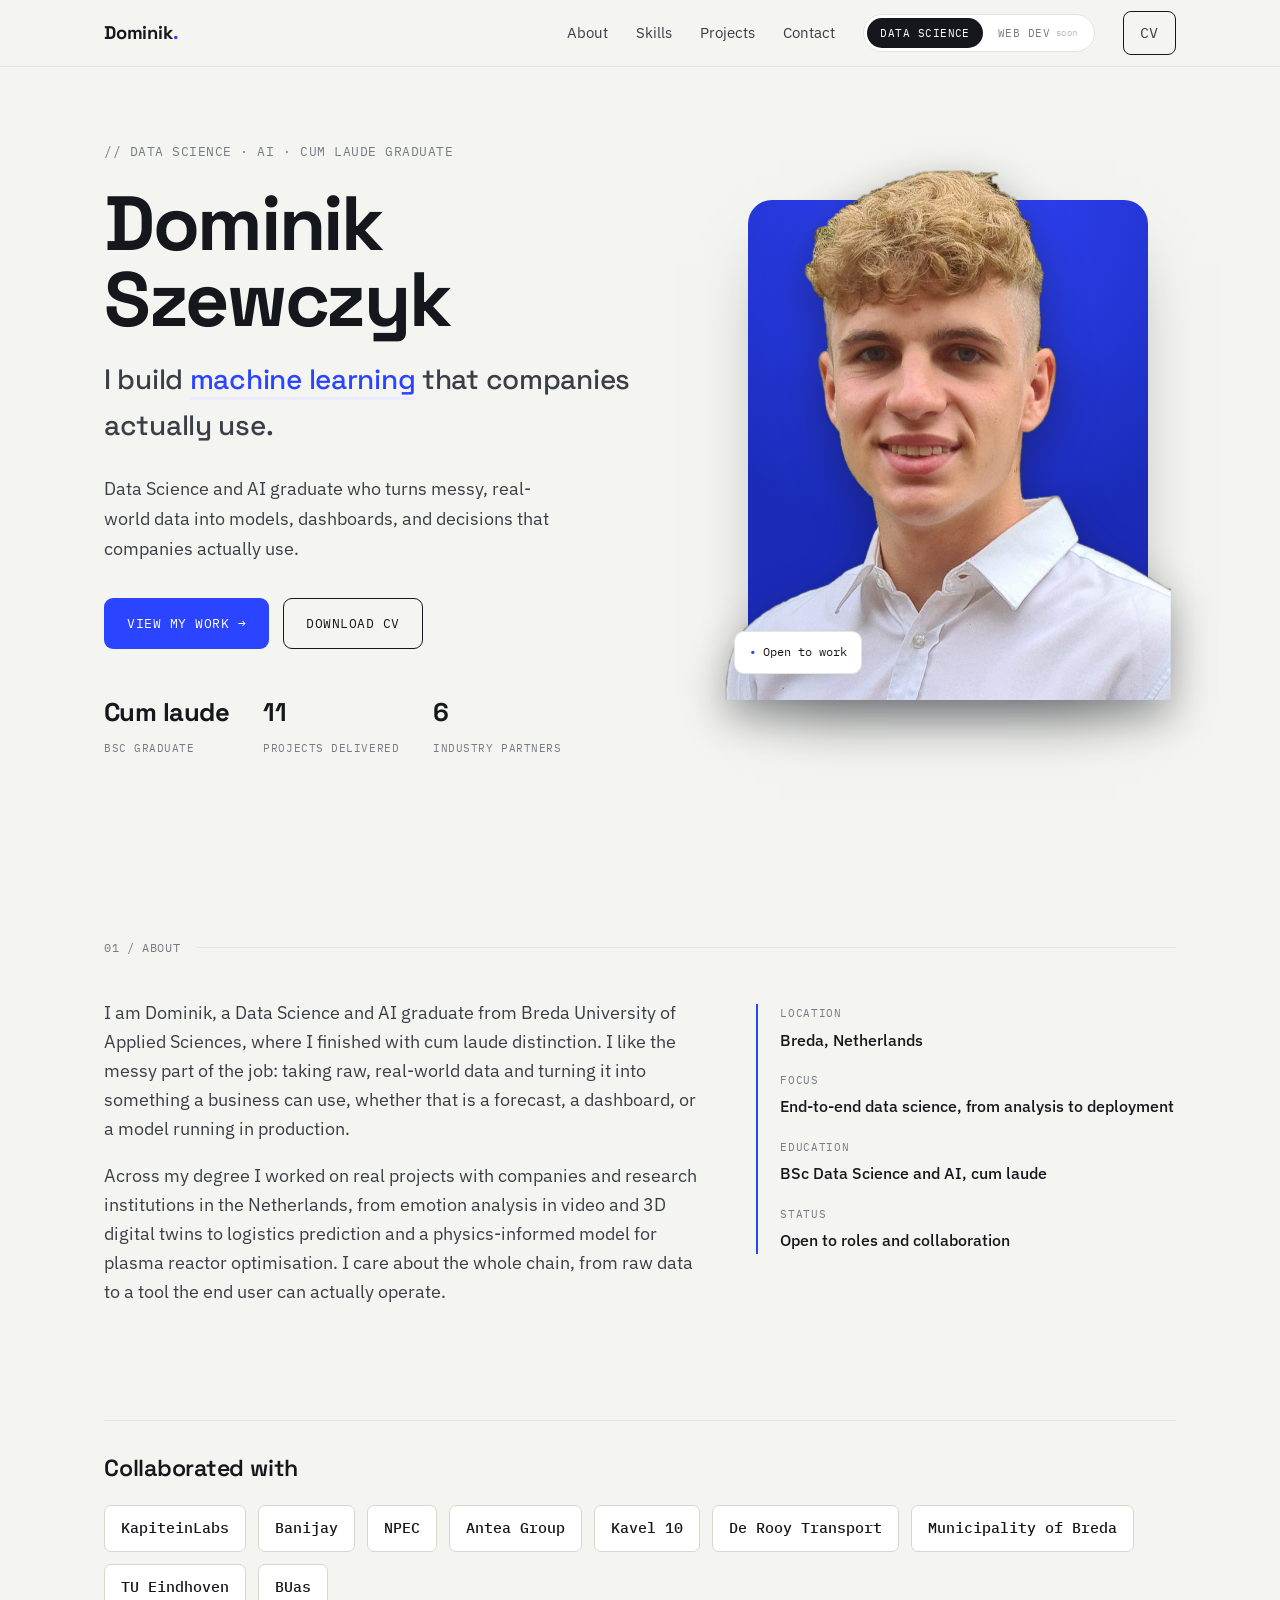
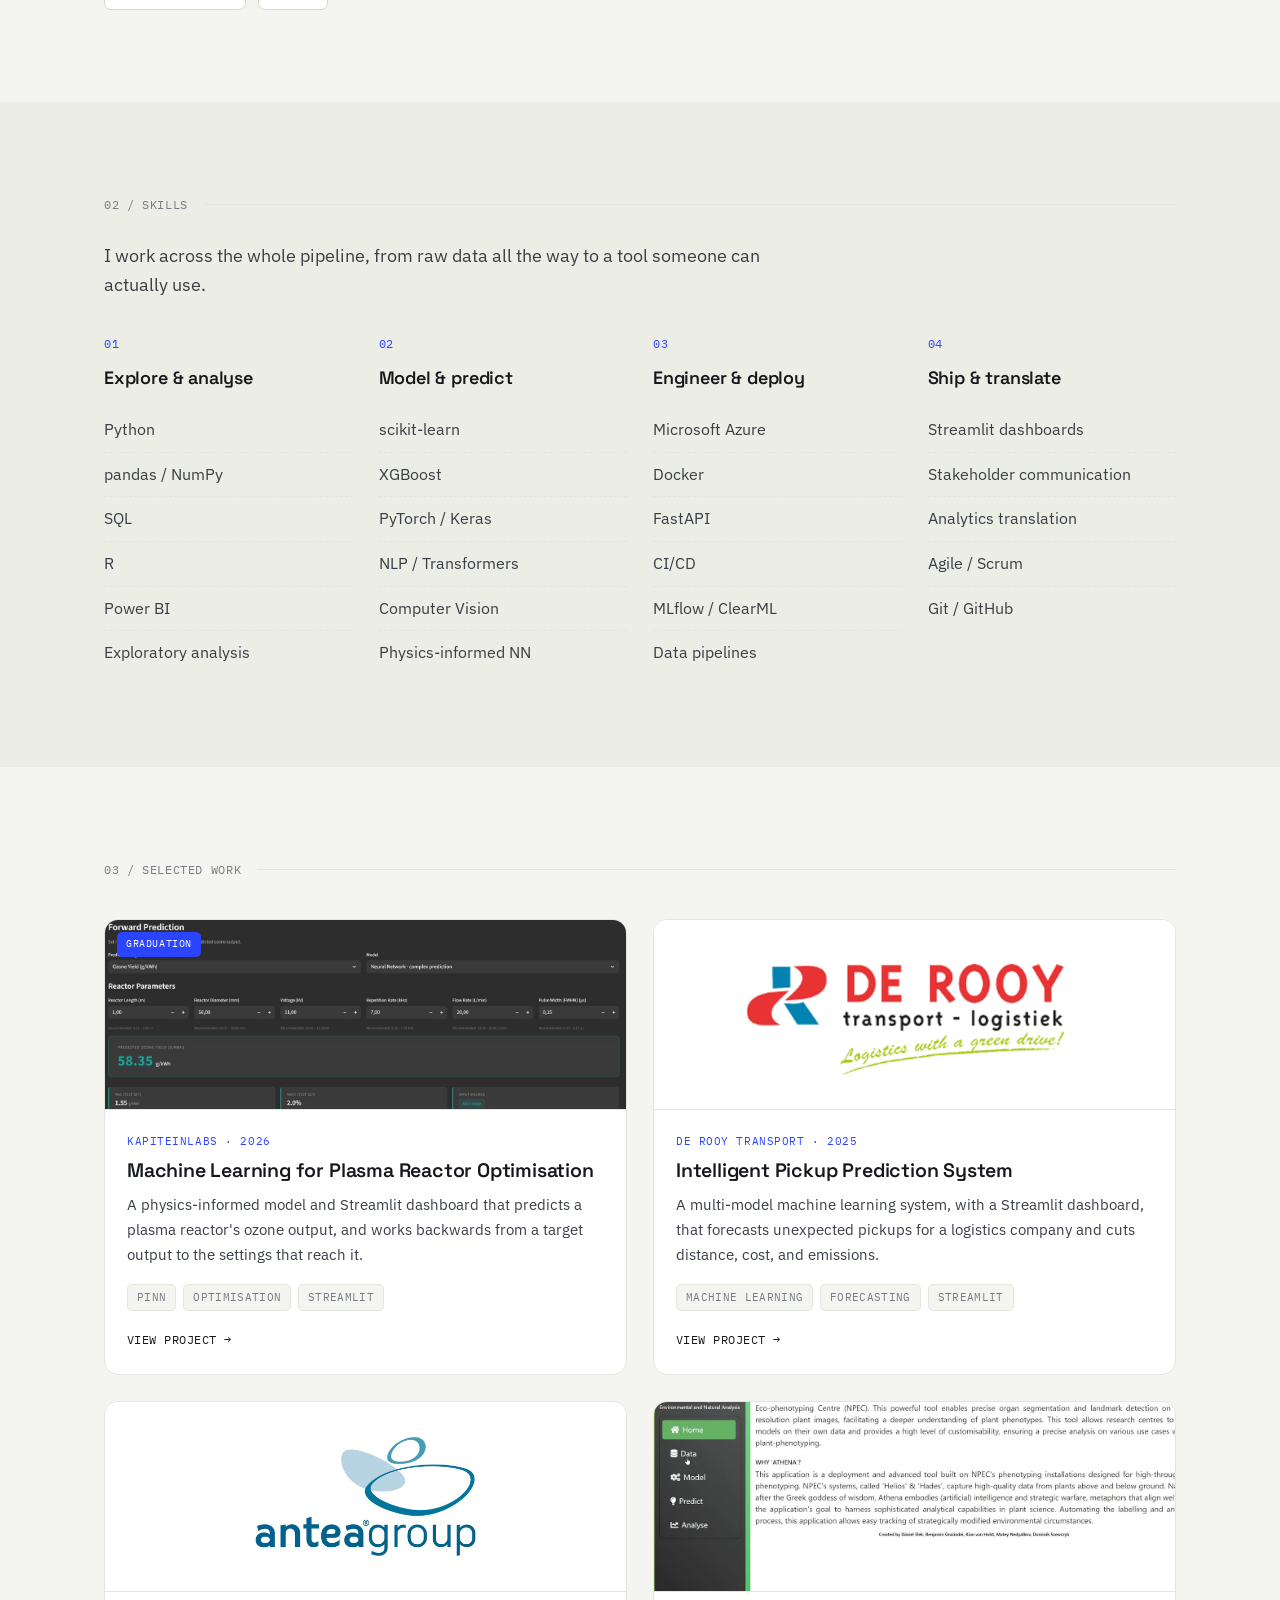
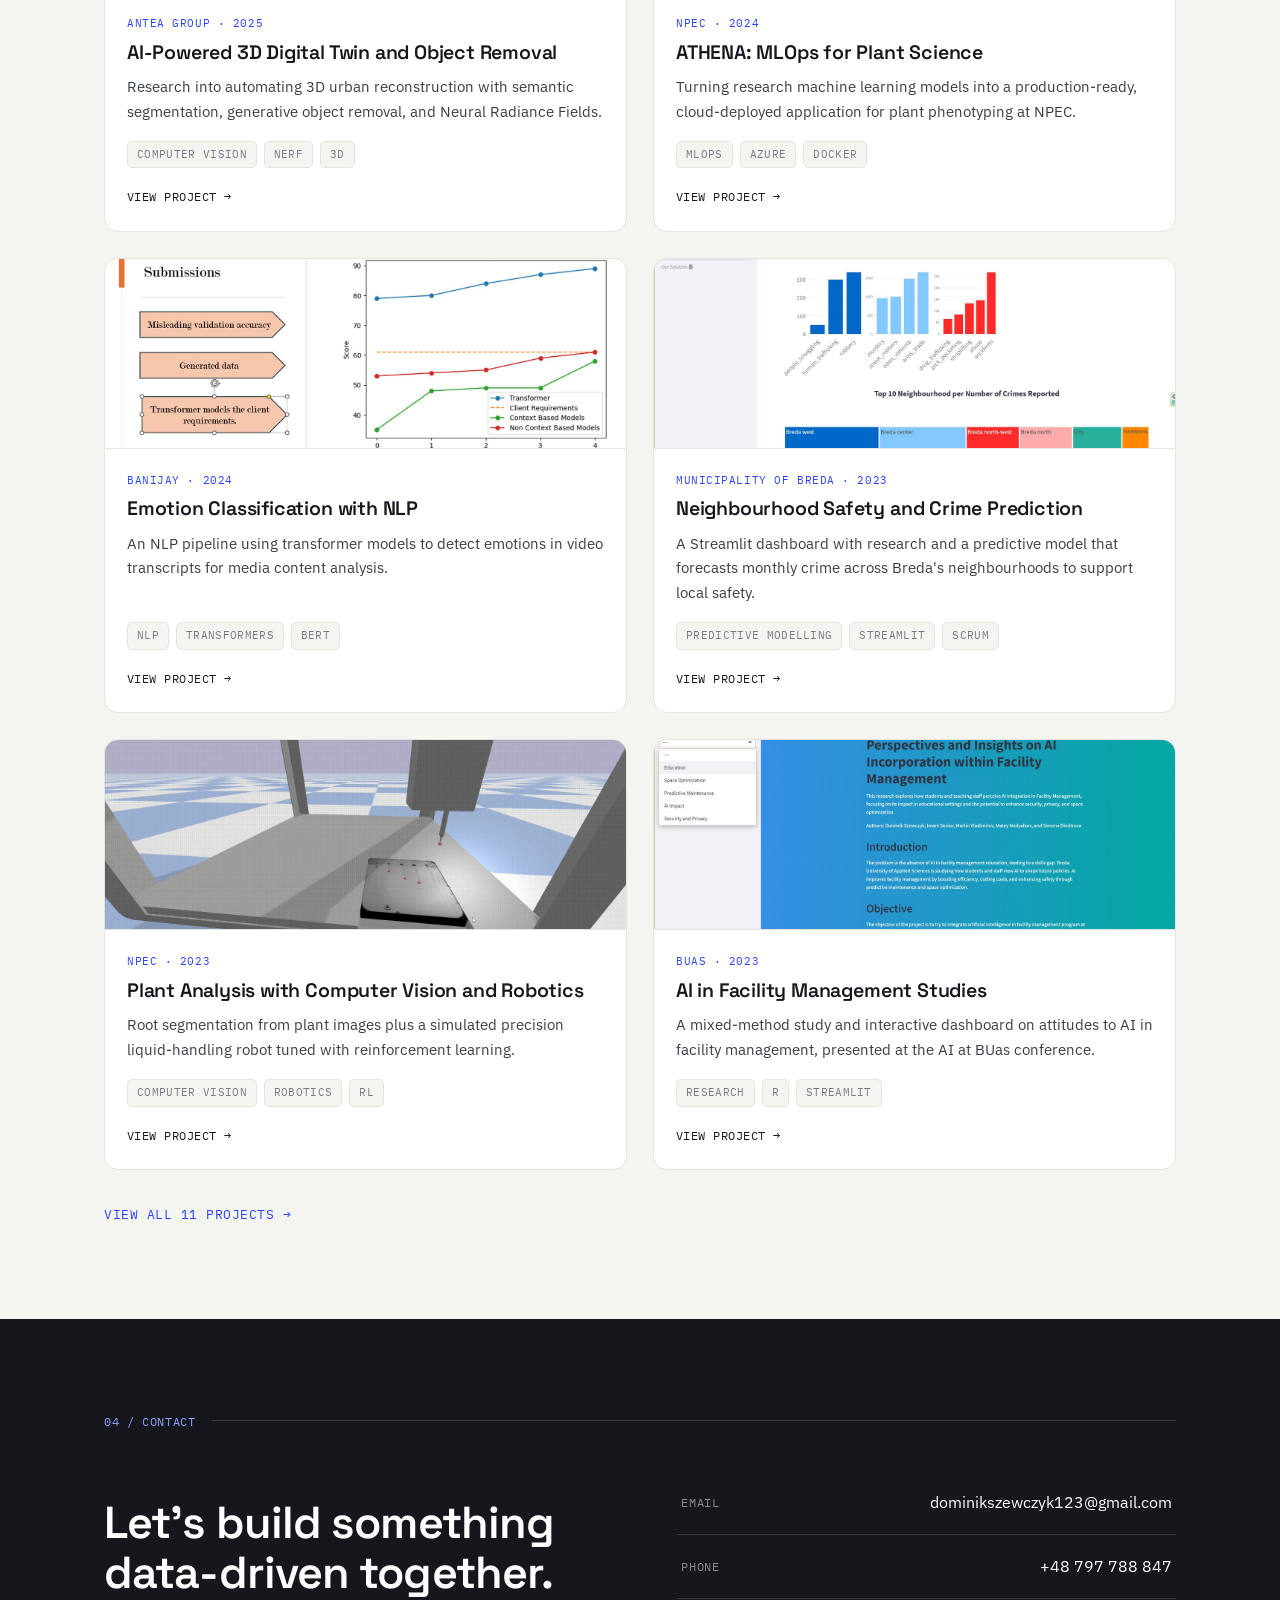
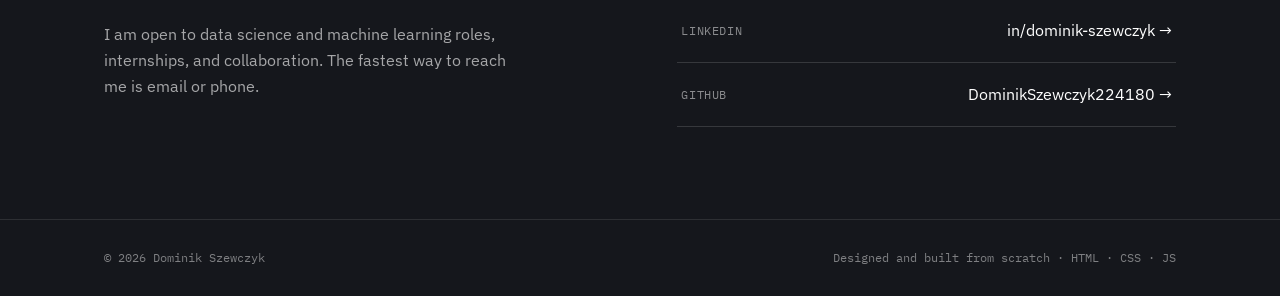
==== commit 77f0fcb5: "debuging data science" ====
--- a/index.html
+++ b/index.html
@@ -32,7 +32,7 @@
     <div class="hero-text">
       <p class="eyebrow">// data science &middot; ai &middot; cum laude graduate</p>
       <h1>Dominik Szewczyk</h1>
-      <p class="role">I build <span class="rotate" data-words="machine learning|predictive models|data products|AI tools">machine learning</span> that ships.</p>
+      <p class="role">I build <span class="rotate" data-words="machine learning|predictive models|data dashboards|AI solutions">machine learning</span> that companies actually use.</p>
       <p class="lead">Data Science and AI graduate who turns messy, real-world data into models, dashboards, and decisions that companies actually use.</p>
       <div class="cta-row">
         <a class="btn btn-primary" href="#projects">View my work &rarr;</a>
@@ -45,8 +45,8 @@
       </div>
     </div>
     <div class="hero-photo">
-      <div class="photo-accent"></div>
-      <img src="assets/img/portrait-hero.jpg" alt="Dominik Szewczyk">
+      <div class="photo-panel"></div>
+      <img src="assets/img/portrait-hero.png" alt="Dominik Szewczyk">
       <div class="photo-tag"><b>&bull;</b> Open to work</div>
     </div>
   </div>
@@ -61,17 +61,20 @@
       </div>
       <div class="facts">
         <div class="row"><span class="k">Location</span><span class="v">Breda, Netherlands</span></div>
-        <div class="row"><span class="k">Focus</span><span class="v">ML, MLOps, Computer Vision, NLP</span></div>
+        <div class="row"><span class="k">Focus</span><span class="v">End-to-end data science, from analysis to deployment</span></div>
         <div class="row"><span class="k">Education</span><span class="v">BSc Data Science and AI, cum laude</span></div>
         <div class="row"><span class="k">Status</span><span class="v">Open to roles and collaboration</span></div>
       </div>
-      <div class="orgs"><span class="mono">// collaborated with</span><div class="chips"><span class="chip">KapiteinLabs</span><span class="chip">Banijay</span><span class="chip">NPEC</span><span class="chip">Antea Group</span><span class="chip">Kavel 10</span><span class="chip">De Rooy Transport</span><span class="chip">Municipality of Breda</span><span class="chip">TU Eindhoven</span><span class="chip">BUas</span></div></div>
+      <div class="orgs"><h3 class="orgs-title">Collaborated with</h3><div class="chips chips-lg"><span class="chip">KapiteinLabs</span><span class="chip">Banijay</span><span class="chip">NPEC</span><span class="chip">Antea Group</span><span class="chip">Kavel 10</span><span class="chip">De Rooy Transport</span><span class="chip">Municipality of Breda</span><span class="chip">TU Eindhoven</span><span class="chip">BUas</span></div></div>
     </div>
   </div>
 </section>
 <section id="skills" class="section section-alt">
-  <div class="wrap reveal"><div class="sec-label"><span>02 / skills</span><i></i></div>
-  <div class="skills-grid"><div class="skill-col"><h3>Languages and Data</h3><ul><li>Python</li><li>SQL</li><li>R</li><li>Pandas / NumPy</li><li>Power BI</li></ul></div><div class="skill-col"><h3>ML and Deep Learning</h3><ul><li>scikit-learn</li><li>PyTorch / Keras</li><li>XGBoost</li><li>NLP / Transformers</li><li>Computer Vision</li><li>NeRF</li></ul></div><div class="skill-col"><h3>MLOps and Cloud</h3><ul><li>Microsoft Azure</li><li>Docker</li><li>FastAPI</li><li>CI/CD</li><li>MLflow / ClearML</li></ul></div><div class="skill-col"><h3>Tools and Delivery</h3><ul><li>Git / GitHub</li><li>Streamlit</li><li>Jupyter</li><li>Agile / Scrum</li><li>Linux</li></ul></div></div></div>
+  <div class="wrap reveal">
+    <div class="sec-label"><span>02 / skills</span><i></i></div>
+    <p class="skills-intro">I work across the whole pipeline, from raw data all the way to a tool someone can actually use.</p>
+    <div class="skills-grid"><div class="skill-col"><span class="snum">01</span><h3>Explore & analyse</h3><ul><li>Python</li><li>pandas / NumPy</li><li>SQL</li><li>R</li><li>Power BI</li><li>Exploratory analysis</li></ul></div><div class="skill-col"><span class="snum">02</span><h3>Model & predict</h3><ul><li>scikit-learn</li><li>XGBoost</li><li>PyTorch / Keras</li><li>NLP / Transformers</li><li>Computer Vision</li><li>Physics-informed NN</li></ul></div><div class="skill-col"><span class="snum">03</span><h3>Engineer & deploy</h3><ul><li>Microsoft Azure</li><li>Docker</li><li>FastAPI</li><li>CI/CD</li><li>MLflow / ClearML</li><li>Data pipelines</li></ul></div><div class="skill-col"><span class="snum">04</span><h3>Ship & translate</h3><ul><li>Streamlit dashboards</li><li>Stakeholder communication</li><li>Analytics translation</li><li>Agile / Scrum</li><li>Git / GitHub</li></ul></div></div>
+  </div>
 </section>
 <section id="projects" class="section">
   <div class="wrap reveal"><div class="sec-label"><span>03 / selected work</span><i></i></div>
@@ -129,6 +132,24 @@
     <div class="tags"><span class="tag">Predictive Modelling</span><span class="tag">Streamlit</span><span class="tag">Scrum</span></div>
     <span class="card-more">View project &rarr;</span>
   </div>
+</a><a class="card" href="projects/npec-robotics.html">
+  <div class="card-thumb"><img src="assets/img/robot.jpg" alt="Plant Analysis with Computer Vision and Robotics"></div>
+  <div class="card-body">
+    <span class="card-org">NPEC · 2023</span>
+    <h3>Plant Analysis with Computer Vision and Robotics</h3>
+    <p>Root segmentation from plant images plus a simulated precision liquid-handling robot tuned with reinforcement learning.</p>
+    <div class="tags"><span class="tag">Computer Vision</span><span class="tag">Robotics</span><span class="tag">RL</span></div>
+    <span class="card-more">View project &rarr;</span>
+  </div>
+</a><a class="card" href="projects/facility-ai.html">
+  <div class="card-thumb"><img src="assets/img/snapshot7.jpg" alt="AI in Facility Management Studies"></div>
+  <div class="card-body">
+    <span class="card-org">BUas · 2023</span>
+    <h3>AI in Facility Management Studies</h3>
+    <p>A mixed-method study and interactive dashboard on attitudes to AI in facility management, presented at the AI at BUas conference.</p>
+    <div class="tags"><span class="tag">Research</span><span class="tag">R</span><span class="tag">Streamlit</span></div>
+    <span class="card-more">View project &rarr;</span>
+  </div>
 </a></div>
   <a class="view-all" href="projects.html">View all 11 projects &rarr;</a></div>
 </section>
@@ -137,10 +158,11 @@
     <div class="contact-grid">
       <div>
         <div class="big">Let's build something data-driven together.</div>
-        <p class="sub">I am open to data science and machine learning roles, internships, and collaboration. The fastest way to reach me is email or LinkedIn.</p>
+        <p class="sub">I am open to data science and machine learning roles, internships, and collaboration. The fastest way to reach me is email or phone.</p>
       </div>
       <div class="contact-links">
         <a href="mailto:dominikszewczyk123@gmail.com"><span class="lbl">Email</span><span class="val">dominikszewczyk123@gmail.com</span></a>
+        <a href="tel:+48797788847"><span class="lbl">Phone</span><span class="val">+48 797 788 847</span></a>
         <a href="https://linkedin.com/in/dominik-szewczyk" target="_blank" rel="noopener"><span class="lbl">LinkedIn</span><span class="val">in/dominik-szewczyk &rarr;</span></a>
         <a href="https://github.com/DominikSzewczyk224180" target="_blank" rel="noopener"><span class="lbl">GitHub</span><span class="val">DominikSzewczyk224180 &rarr;</span></a>
       </div>
--- a/assets/css/style.css
+++ b/assets/css/style.css
@@ -106,16 +106,9 @@
 .hero-stats .stat .n{font-family:var(--font-display);font-weight:700;font-size:1.6rem;letter-spacing:-.02em;display:block}
 .hero-stats .stat .l{font-family:var(--font-mono);font-size:.68rem;text-transform:uppercase;letter-spacing:.05em;color:var(--muted)}
 
-.hero-photo{position:relative;justify-self:center}
-.hero-photo img{
-  width:min(100%,360px);aspect-ratio:4/5;object-fit:cover;object-position:50% 22%;
-  border-radius:18px;position:relative;z-index:2;
-  box-shadow:0 30px 70px -34px rgba(21,23,28,.5);
-}
-.photo-accent{
-  position:absolute;inset:auto -16px -18px auto;width:78%;height:88%;
-  background:var(--accent);border-radius:18px;z-index:1;
-}
+.hero-photo{position:relative;justify-self:center;width:min(100%,400px);aspect-ratio:4/5}
+.photo-panel{position:absolute;inset:0;border-radius:24px;background:radial-gradient(120% 95% at 50% 0%,#3146ff 0%,#1b2bb8 72%);box-shadow:0 30px 70px -34px rgba(21,23,28,.55)}
+.hero-photo img{position:absolute;left:50%;bottom:0;transform:translateX(-50%);height:106%;width:auto;max-width:none;object-fit:contain;object-position:bottom;z-index:2;filter:drop-shadow(0 16px 22px rgba(13,16,30,.4))}
 .photo-tag{
   position:absolute;z-index:3;left:-14px;bottom:26px;background:var(--card);
   border:1px solid var(--line);border-radius:10px;padding:10px 14px;
@@ -148,10 +141,15 @@
 .orgs .mono{display:block;margin-bottom:16px}
 .chips{display:flex;flex-wrap:wrap;gap:10px}
 .chip{font-family:var(--font-mono);font-size:.8rem;border:1px solid var(--line);background:var(--card);padding:7px 13px;border-radius:7px;color:var(--ink-soft)}
+.orgs-title{font-family:var(--font-display);font-weight:600;font-size:1.45rem;letter-spacing:-.01em;margin-bottom:18px;color:var(--ink)}
+.chips-lg{gap:12px}
+.chips-lg .chip{font-size:.92rem;padding:10px 16px;border-color:#d6d8ce;color:var(--ink);font-weight:500;background:#fff}
 
 /* ---------------- SKILLS ---------------- */
 .skills-grid{display:grid;grid-template-columns:repeat(4,1fr);gap:26px}
-.skill-col h3{font-family:var(--font-mono);font-size:.78rem;text-transform:uppercase;letter-spacing:.05em;color:var(--accent);margin-bottom:16px;font-weight:500}
+.skills-intro{font-size:1.12rem;color:var(--ink-soft);max-width:62ch;margin:-14px 0 34px}
+.skill-col .snum{font-family:var(--font-mono);font-size:.72rem;letter-spacing:.08em;color:var(--accent);display:block;margin-bottom:10px}
+.skill-col h3{font-family:var(--font-display);font-weight:600;font-size:1.12rem;letter-spacing:-.01em;color:var(--ink);margin-bottom:16px}
 .skill-col ul{list-style:none}
 .skill-col li{padding:9px 0;border-bottom:1px dashed var(--line);font-size:.97rem;color:var(--ink-soft)}
 .skill-col li:last-child{border-bottom:0}
@@ -302,7 +300,7 @@
   .hero{padding:54px 0 64px}
   .hero-grid{grid-template-columns:1fr;gap:48px}
   .hero-photo{order:-1}
-  .hero-photo img{width:min(74%,300px)}
+  .hero-photo{width:min(72%,300px)}
   .about-grid,.contact-grid,.tools{grid-template-columns:1fr;gap:34px}
   .skills-grid{grid-template-columns:repeat(2,1fr)}
   .cards,.cards-3{grid-template-columns:1fr}
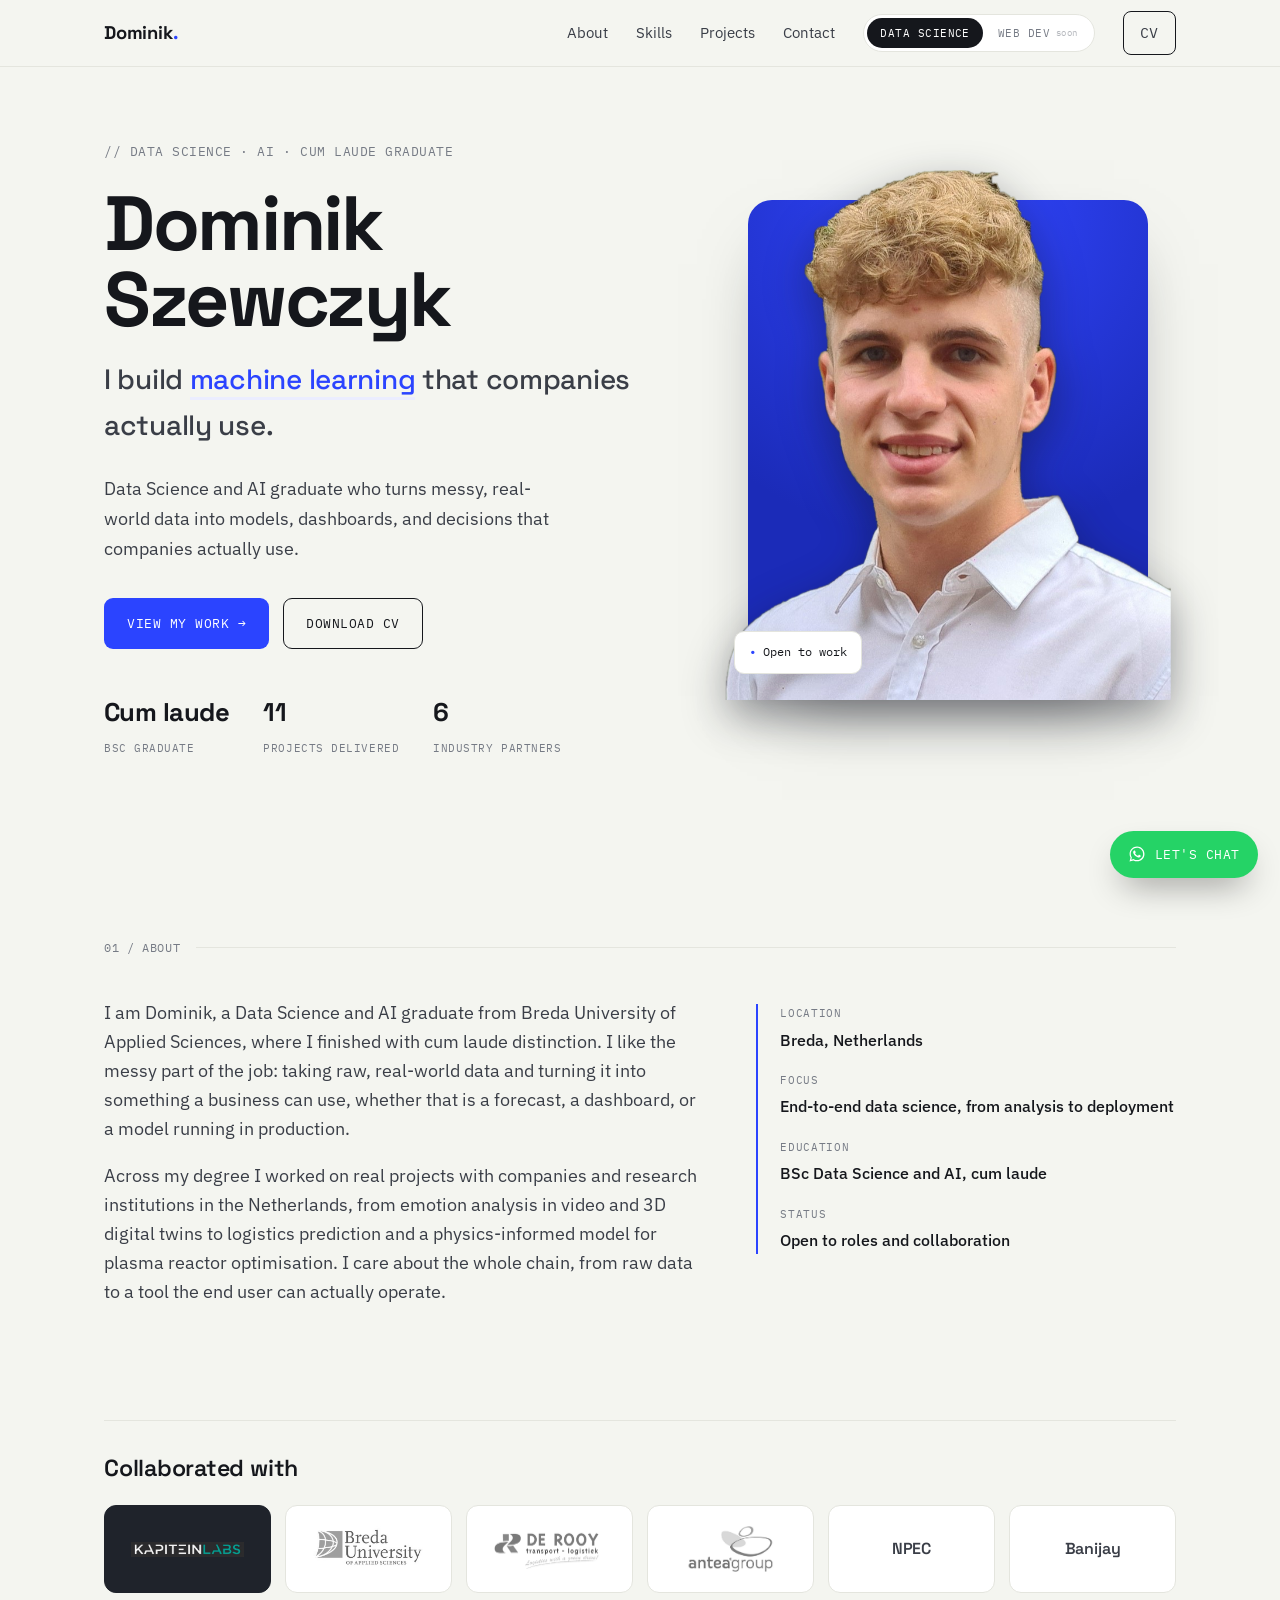
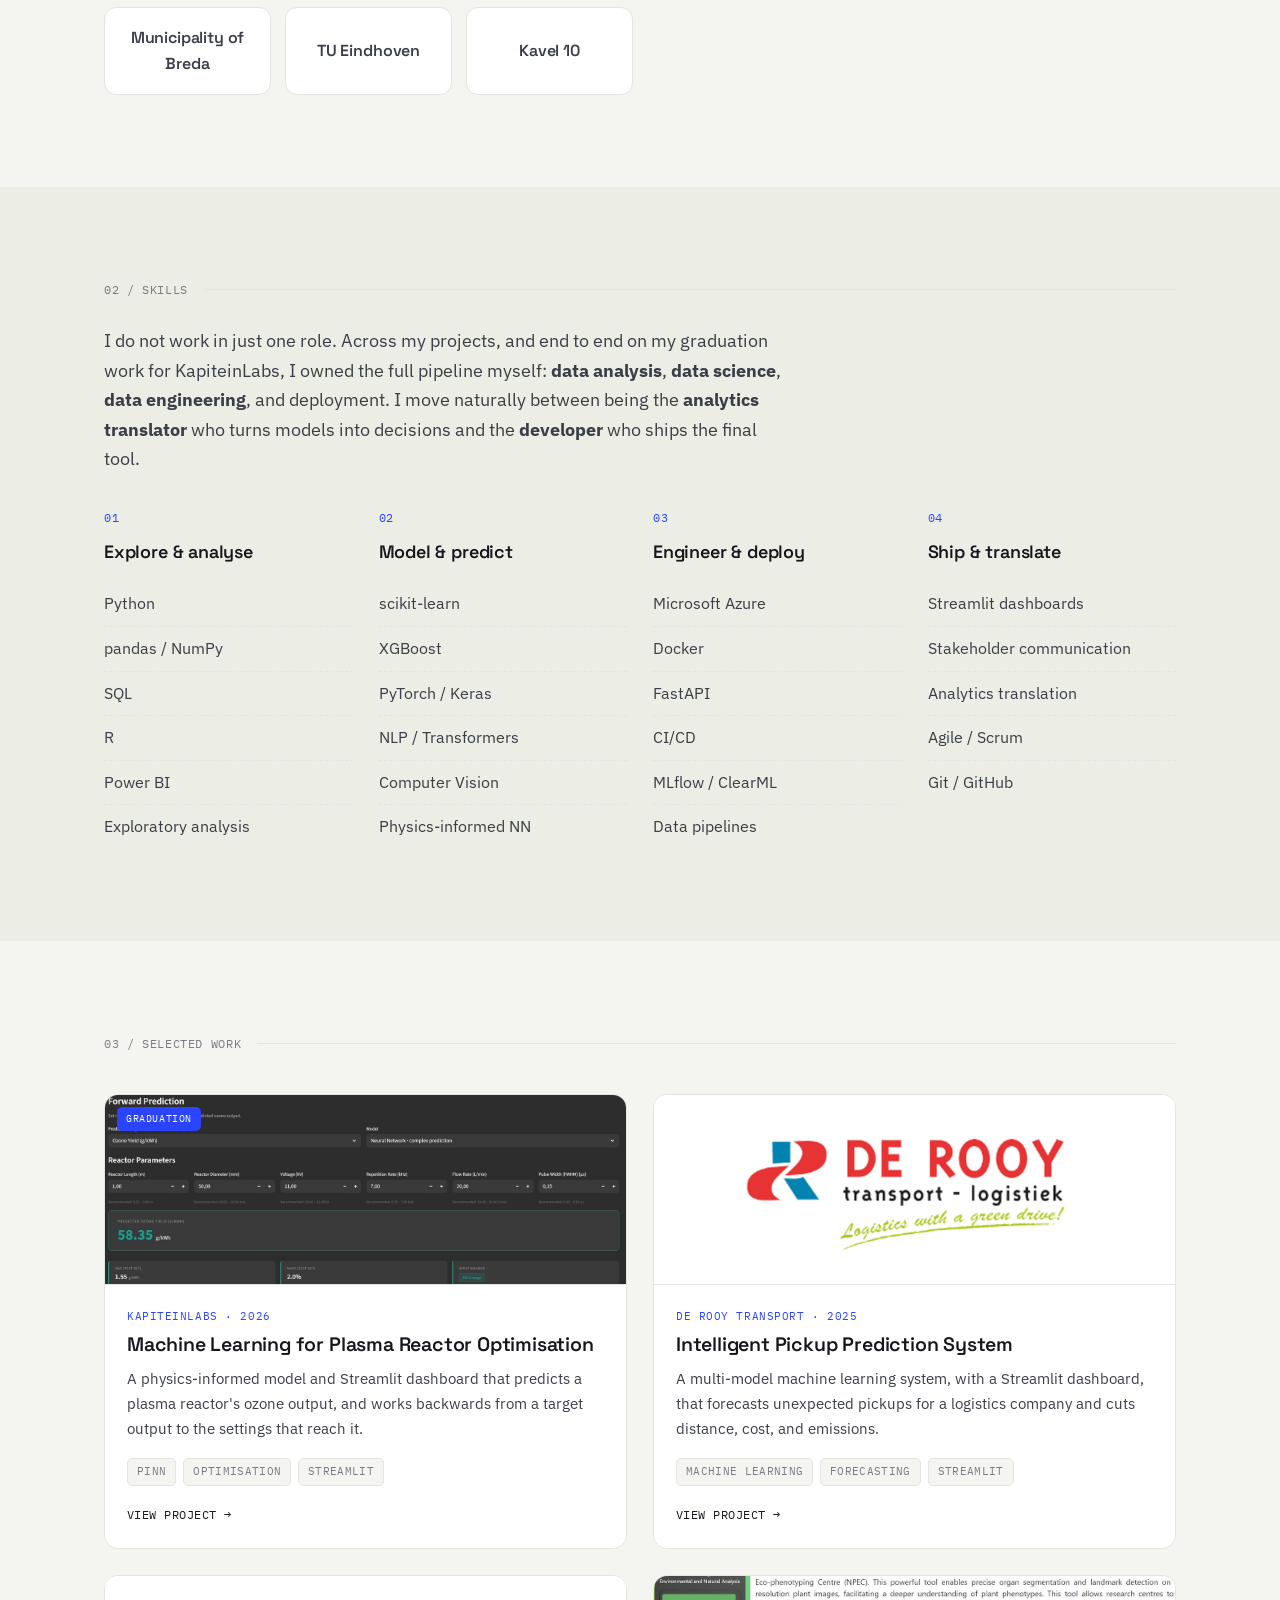
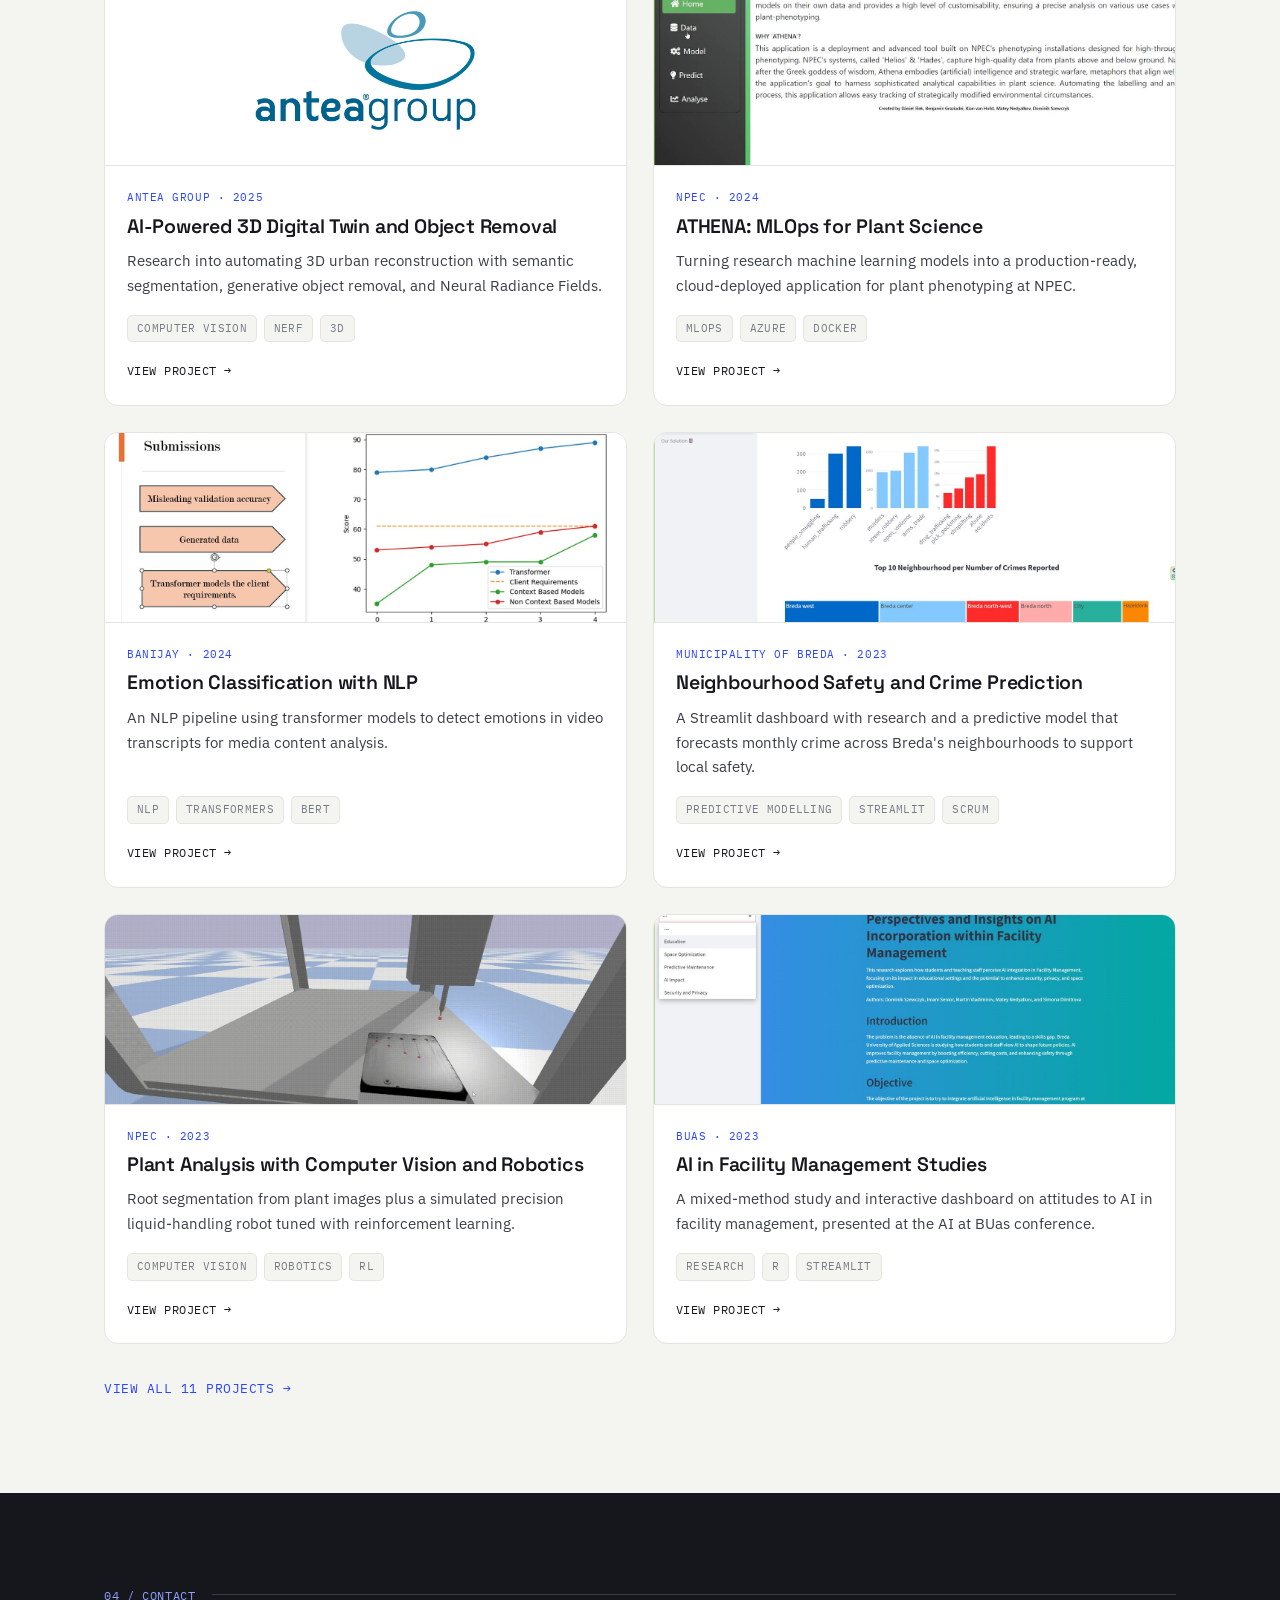
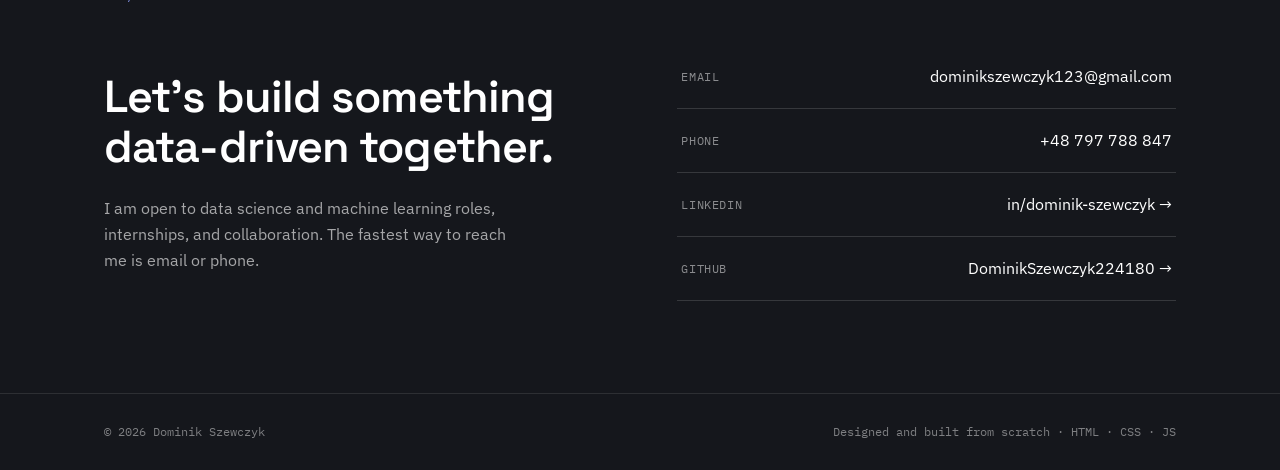
==== commit bde15c65: "new whatcap logos skils" ====
--- a/index.html
+++ b/index.html
@@ -65,14 +65,14 @@
         <div class="row"><span class="k">Education</span><span class="v">BSc Data Science and AI, cum laude</span></div>
         <div class="row"><span class="k">Status</span><span class="v">Open to roles and collaboration</span></div>
       </div>
-      <div class="orgs"><h3 class="orgs-title">Collaborated with</h3><div class="chips chips-lg"><span class="chip">KapiteinLabs</span><span class="chip">Banijay</span><span class="chip">NPEC</span><span class="chip">Antea Group</span><span class="chip">Kavel 10</span><span class="chip">De Rooy Transport</span><span class="chip">Municipality of Breda</span><span class="chip">TU Eindhoven</span><span class="chip">BUas</span></div></div>
+      <div class="orgs"><h3 class="orgs-title">Collaborated with</h3><div class="logo-wall"><div class="logo-tile dark"><img src="assets/img/kapiteinlabs_logo.jpg" alt="KapiteinLabs"></div><div class="logo-tile "><img src="assets/img/buas_logo.jpg" alt="BUas"></div><div class="logo-tile "><img src="assets/img/derooy_logo.png" alt="De Rooy Transport"></div><div class="logo-tile "><img src="assets/img/antea_logo.png" alt="Antea Group"></div><div class="logo-tile text"><span>NPEC</span></div><div class="logo-tile text"><span>Banijay</span></div><div class="logo-tile text"><span>Municipality of Breda</span></div><div class="logo-tile text"><span>TU Eindhoven</span></div><div class="logo-tile text"><span>Kavel 10</span></div></div></div>
     </div>
   </div>
 </section>
 <section id="skills" class="section section-alt">
   <div class="wrap reveal">
     <div class="sec-label"><span>02 / skills</span><i></i></div>
-    <p class="skills-intro">I work across the whole pipeline, from raw data all the way to a tool someone can actually use.</p>
+    <p class="skills-intro">I do not work in just one role. Across my projects, and end to end on my graduation work for KapiteinLabs, I owned the full pipeline myself: <strong>data analysis</strong>, <strong>data science</strong>, <strong>data engineering</strong>, and deployment. I move naturally between being the <strong>analytics translator</strong> who turns models into decisions and the <strong>developer</strong> who ships the final tool.</p>
     <div class="skills-grid"><div class="skill-col"><span class="snum">01</span><h3>Explore & analyse</h3><ul><li>Python</li><li>pandas / NumPy</li><li>SQL</li><li>R</li><li>Power BI</li><li>Exploratory analysis</li></ul></div><div class="skill-col"><span class="snum">02</span><h3>Model & predict</h3><ul><li>scikit-learn</li><li>XGBoost</li><li>PyTorch / Keras</li><li>NLP / Transformers</li><li>Computer Vision</li><li>Physics-informed NN</li></ul></div><div class="skill-col"><span class="snum">03</span><h3>Engineer & deploy</h3><ul><li>Microsoft Azure</li><li>Docker</li><li>FastAPI</li><li>CI/CD</li><li>MLflow / ClearML</li><li>Data pipelines</li></ul></div><div class="skill-col"><span class="snum">04</span><h3>Ship & translate</h3><ul><li>Streamlit dashboards</li><li>Stakeholder communication</li><li>Analytics translation</li><li>Agile / Scrum</li><li>Git / GitHub</li></ul></div></div>
   </div>
 </section>
@@ -174,6 +174,10 @@
     <span>Designed and built from scratch &middot; HTML &middot; CSS &middot; JS</span>
   </div>
 </footer>
+<a class="chat-fab" href="https://wa.me/48797788847?text=Hi%20Dominik%2C%20I%20came%20across%20your%20portfolio%20and%20would%20like%20to%20chat." target="_blank" rel="noopener" aria-label="Chat on WhatsApp">
+  <svg viewBox="0 0 24 24" width="18" height="18" aria-hidden="true"><path fill="currentColor" d="M12.04 2C6.58 2 2.13 6.45 2.13 11.91c0 1.75.46 3.46 1.32 4.96L2 22l5.25-1.38c1.45.79 3.08 1.21 4.79 1.21h.01c5.46 0 9.91-4.45 9.91-9.91C21.96 6.45 17.5 2 12.04 2m0 18.15c-1.52 0-3.01-.41-4.3-1.18l-.31-.18-3.12.82.83-3.04-.2-.32a8.2 8.2 0 0 1-1.26-4.36c0-4.54 3.7-8.23 8.25-8.23 2.2 0 4.27.86 5.83 2.42a8.18 8.18 0 0 1 2.41 5.82c0 4.54-3.7 8.23-8.24 8.23m4.52-6.16c-.25-.12-1.47-.72-1.69-.81-.23-.08-.39-.12-.56.13-.16.25-.64.81-.79.97-.14.17-.29.19-.54.06-.25-.12-1.05-.39-1.99-1.23-.74-.66-1.23-1.47-1.38-1.72-.14-.25-.01-.38.11-.51.11-.11.25-.29.37-.43.13-.14.17-.25.25-.41.08-.17.04-.31-.02-.43-.06-.12-.56-1.34-.76-1.84-.2-.48-.41-.42-.56-.43h-.48c-.17 0-.43.06-.66.31-.23.25-.86.85-.86 2.07 0 1.22.89 2.4 1.01 2.56.12.17 1.75 2.67 4.23 3.74.59.26 1.05.41 1.41.52.59.19 1.13.16 1.56.1.48-.07 1.47-.6 1.68-1.18.21-.58.21-1.07.14-1.18-.06-.11-.22-.17-.47-.29"/></svg>
+  <span>Let's chat</span>
+</a>
 <script src="assets/js/main.js"></script>
 </body>
 </html>
--- a/assets/css/style.css
+++ b/assets/css/style.css
@@ -144,6 +144,15 @@
 .orgs-title{font-family:var(--font-display);font-weight:600;font-size:1.45rem;letter-spacing:-.01em;margin-bottom:18px;color:var(--ink)}
 .chips-lg{gap:12px}
 .chips-lg .chip{font-size:.92rem;padding:10px 16px;border-color:#d6d8ce;color:var(--ink);font-weight:500;background:#fff}
+.logo-wall{display:grid;grid-template-columns:repeat(auto-fill,minmax(150px,1fr));gap:14px}
+.logo-tile{height:88px;background:#fff;border:1px solid var(--line);border-radius:12px;display:flex;align-items:center;justify-content:center;padding:14px;transition:border-color .2s,transform .2s}
+.logo-tile:hover{border-color:var(--accent);transform:translateY(-2px)}
+.logo-tile img{max-height:46px;max-width:82%;object-fit:contain;filter:grayscale(1);opacity:.8;transition:filter .25s,opacity .25s}
+.logo-tile:hover img{filter:none;opacity:1}
+.logo-tile.dark{background:#1f232b;border-color:#1f232b}
+.logo-tile.dark img{filter:none;opacity:.96;max-height:30px}
+.logo-tile.text span{font-family:var(--font-display);font-weight:600;font-size:1rem;color:var(--ink-soft);text-align:center;letter-spacing:-.01em}
+.logo-tile.text:hover span{color:var(--accent-ink)}
 
 /* ---------------- SKILLS ---------------- */
 .skills-grid{display:grid;grid-template-columns:repeat(4,1fr);gap:26px}
@@ -195,6 +204,10 @@
 footer{background:var(--ink);color:rgba(255,255,255,.45);border-top:1px solid rgba(255,255,255,.1);padding:28px 0}
 .foot{display:flex;justify-content:space-between;align-items:center;flex-wrap:wrap;gap:14px;font-family:var(--font-mono);font-size:.76rem}
 .foot a{color:var(--accent-pale)}
+.chat-fab{position:fixed;right:22px;bottom:22px;z-index:80;display:inline-flex;align-items:center;gap:9px;background:#25D366;color:#fff;padding:13px 18px;border-radius:999px;font-family:var(--font-mono);font-size:.8rem;text-transform:uppercase;letter-spacing:.04em;box-shadow:0 16px 34px -12px rgba(0,0,0,.45);transition:transform .2s,box-shadow .2s}
+.chat-fab:hover{transform:translateY(-3px);box-shadow:0 22px 40px -14px rgba(0,0,0,.5);color:#fff}
+.chat-fab svg{display:block}
+@media(max-width:480px){.chat-fab span{display:none}.chat-fab{padding:14px}}
 
 /* ---------------- PAGE HERO (projects.html) ---------------- */
 .page-hero{padding:70px 0 24px}
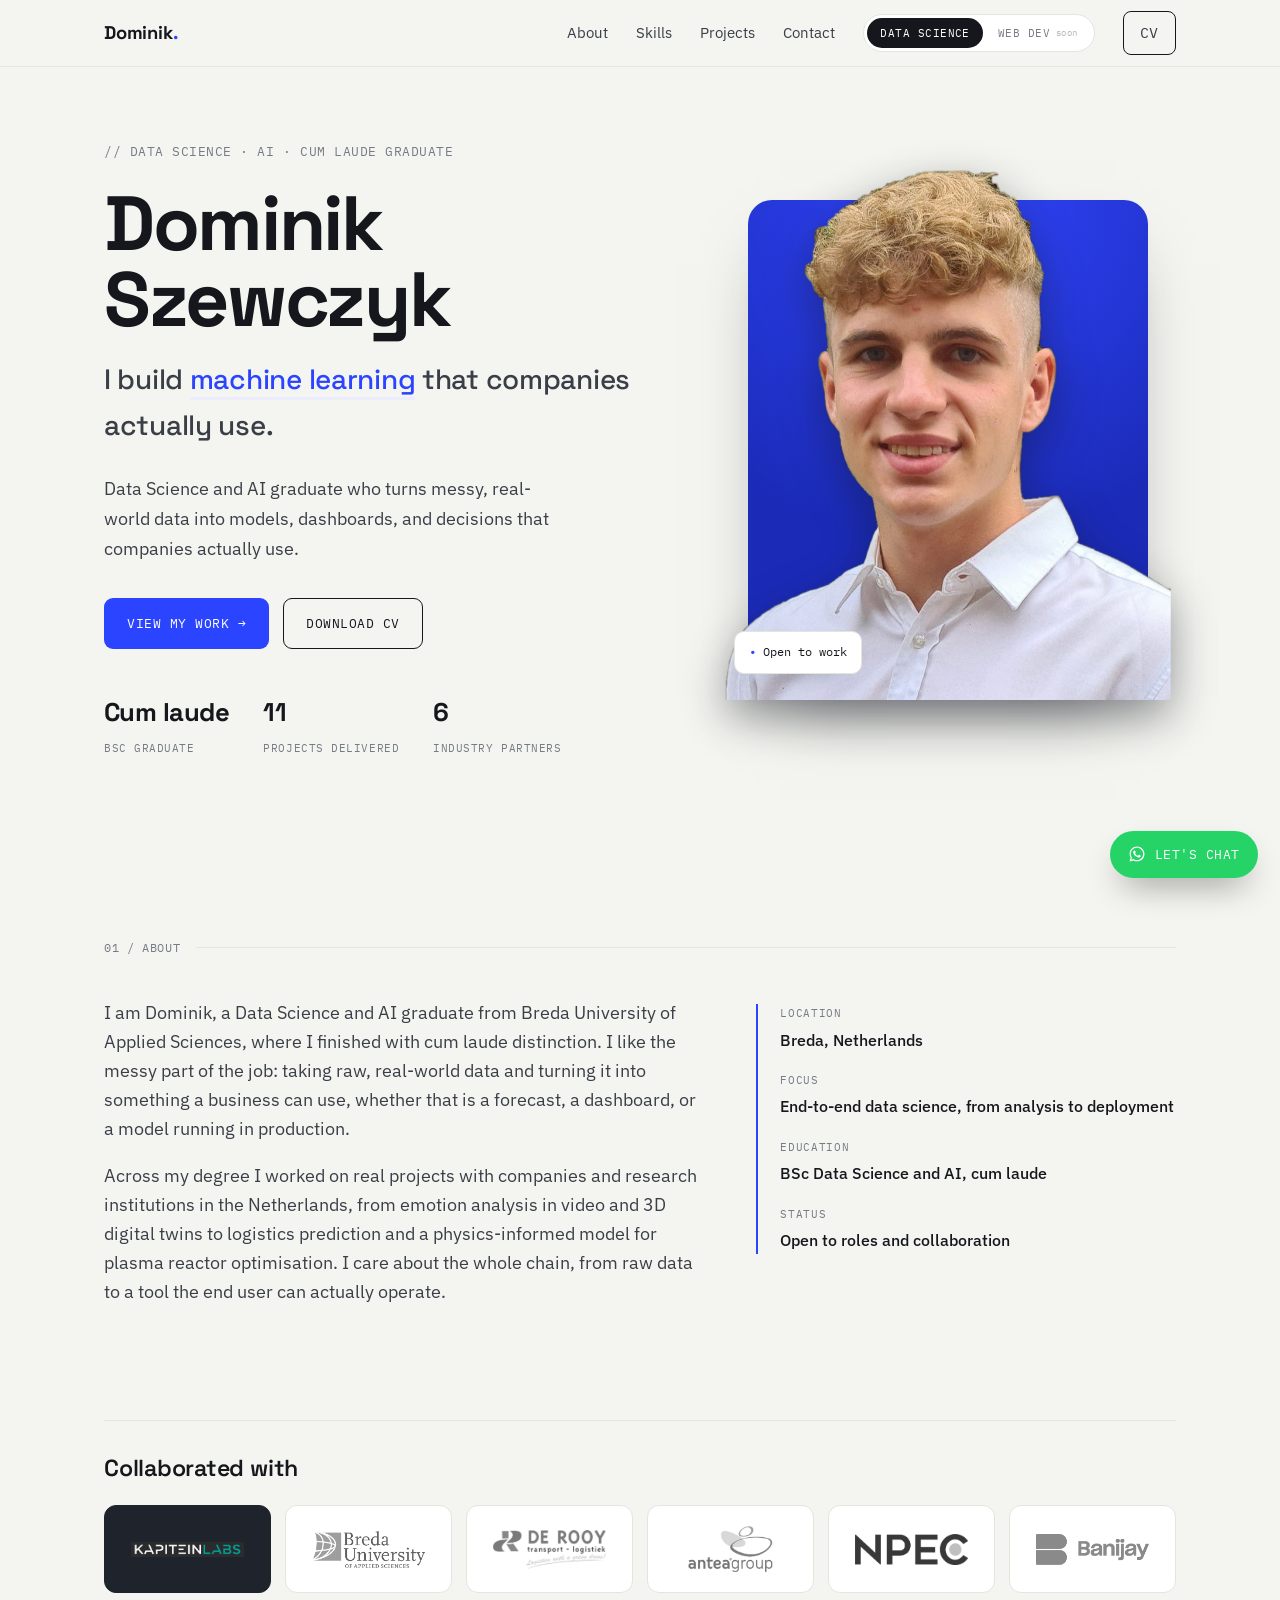
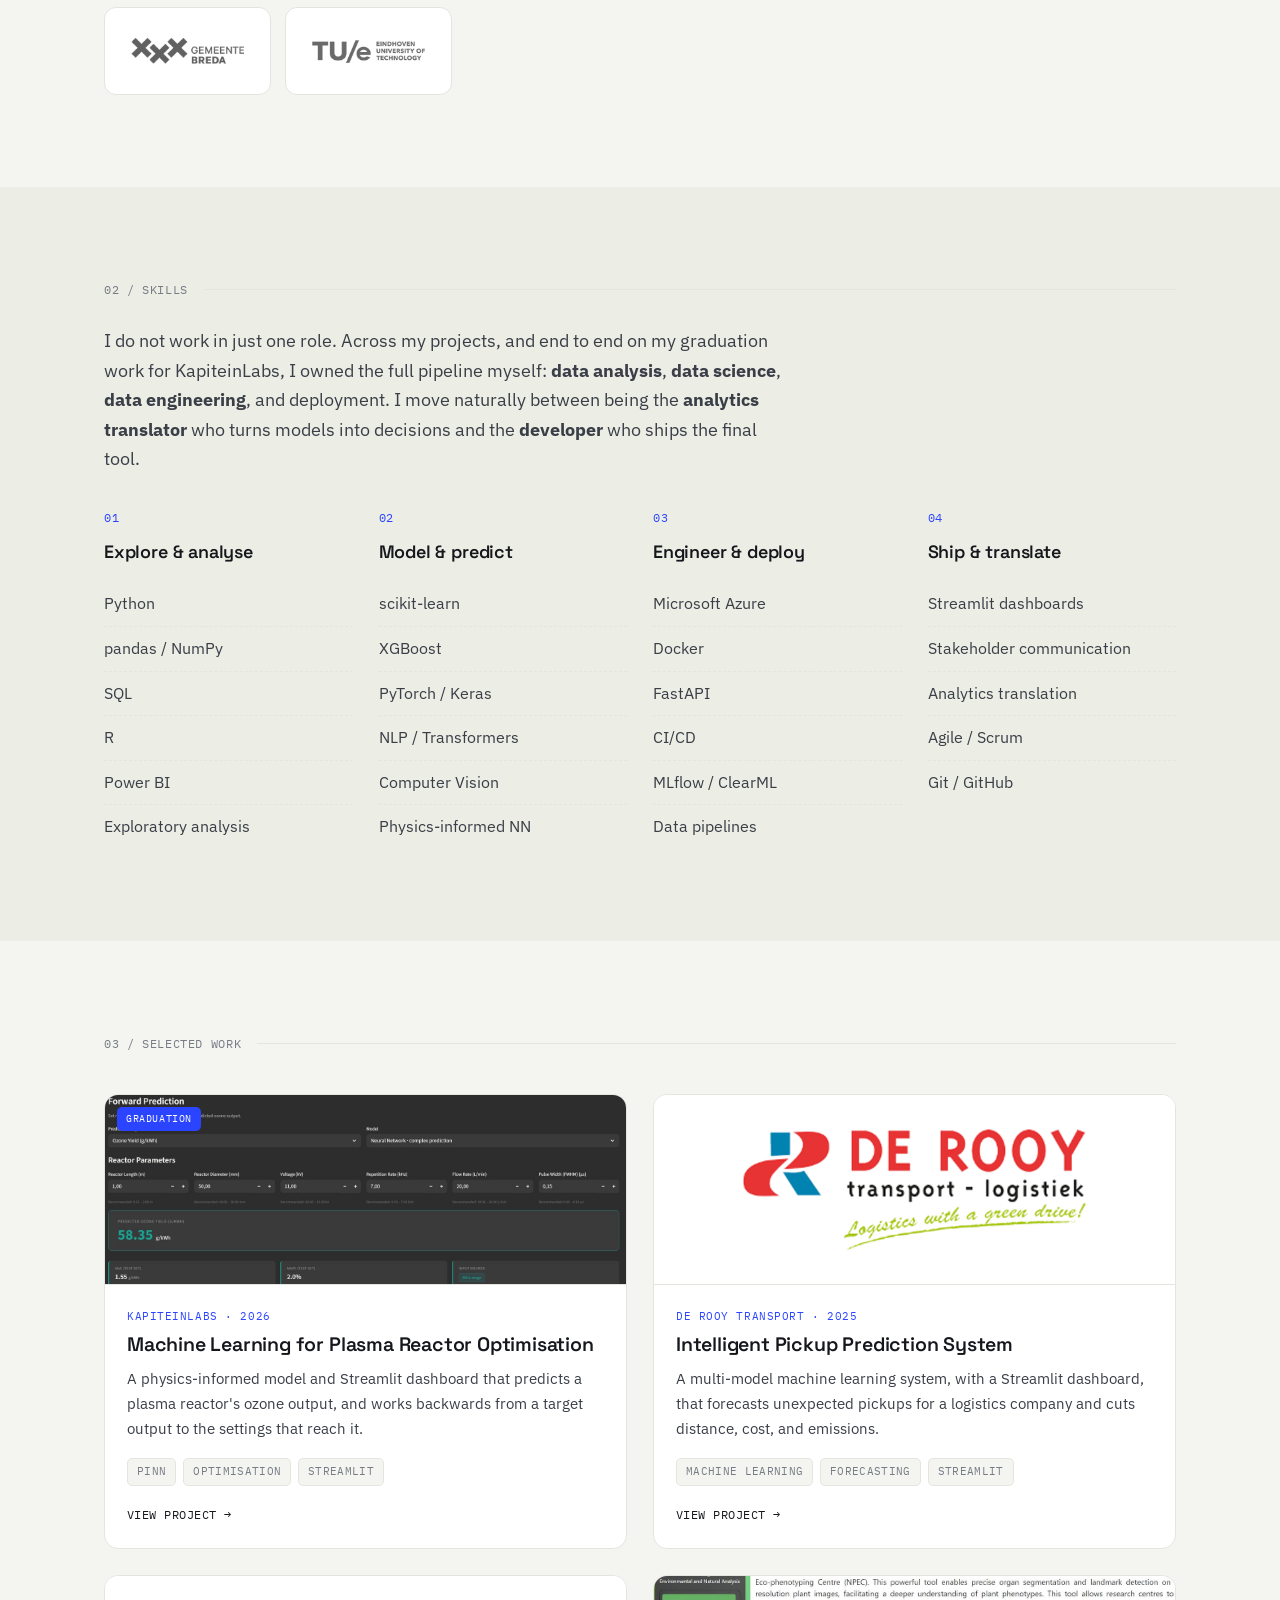
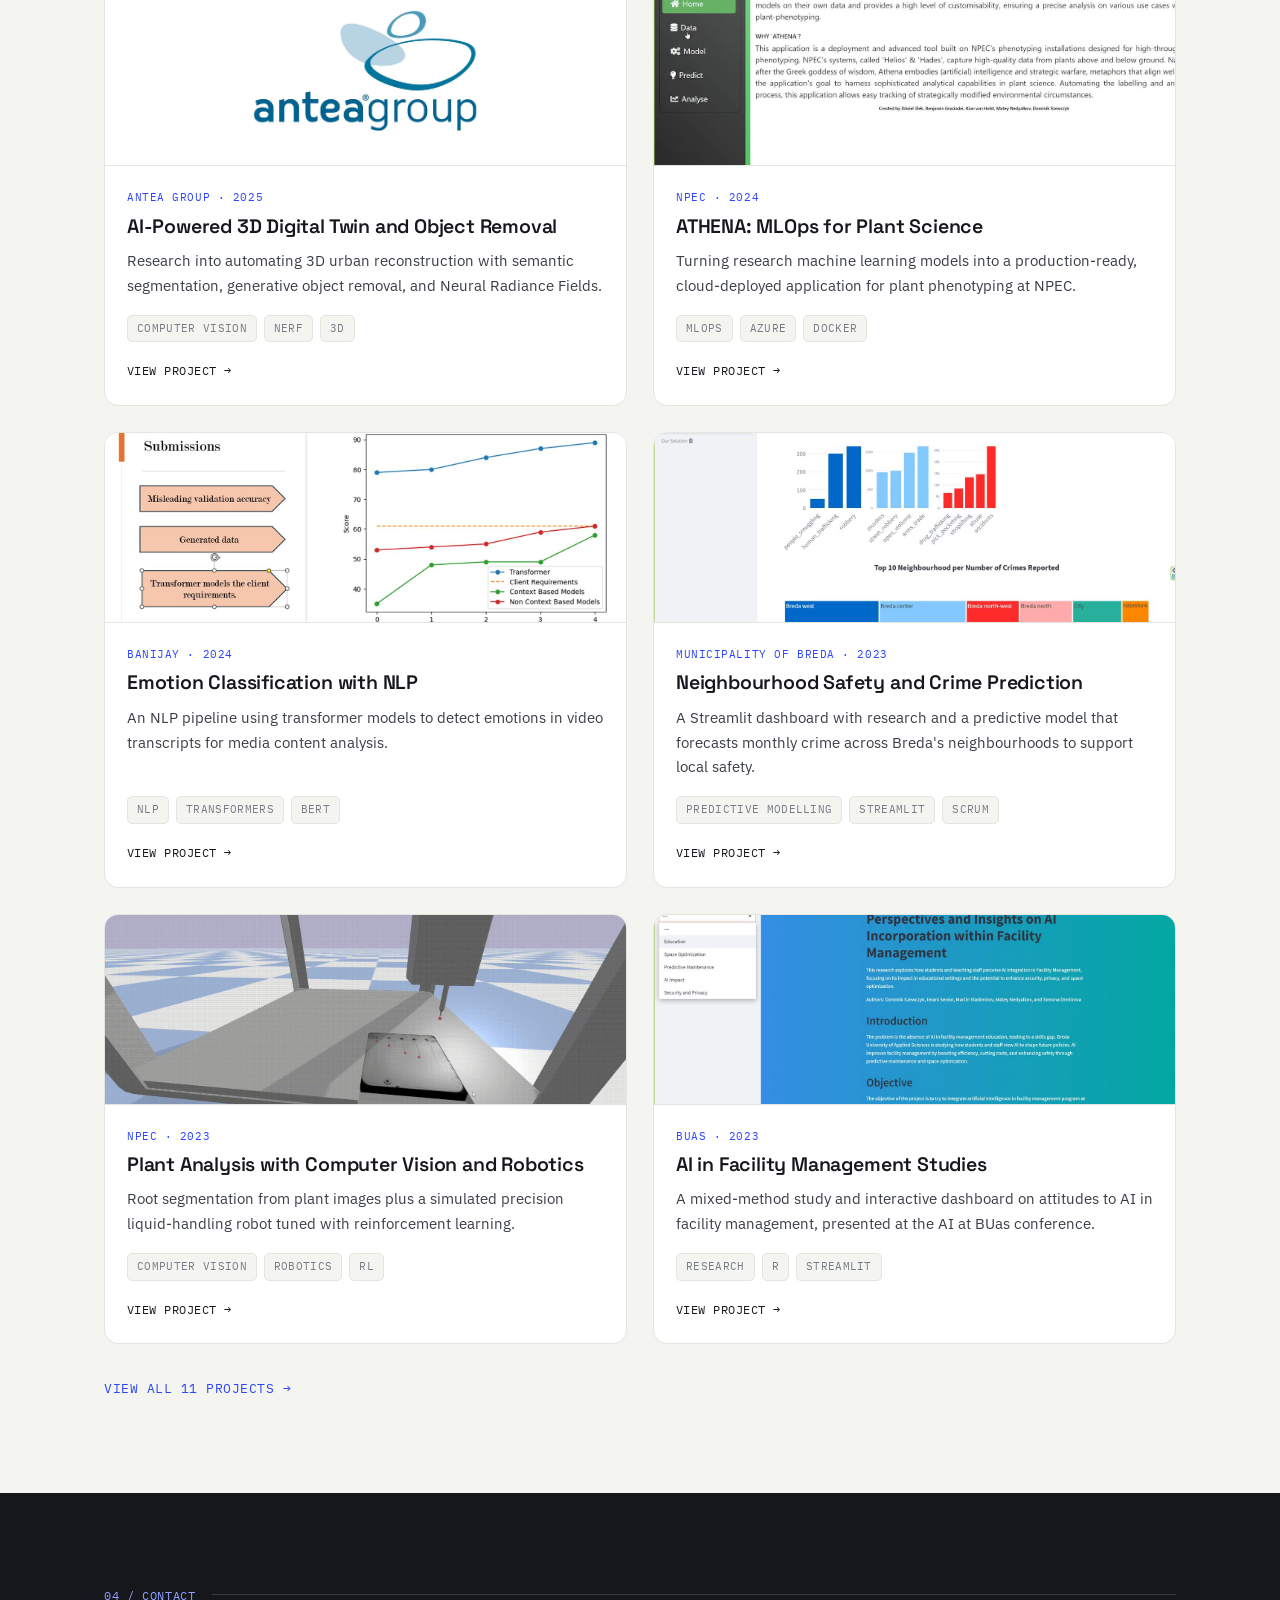
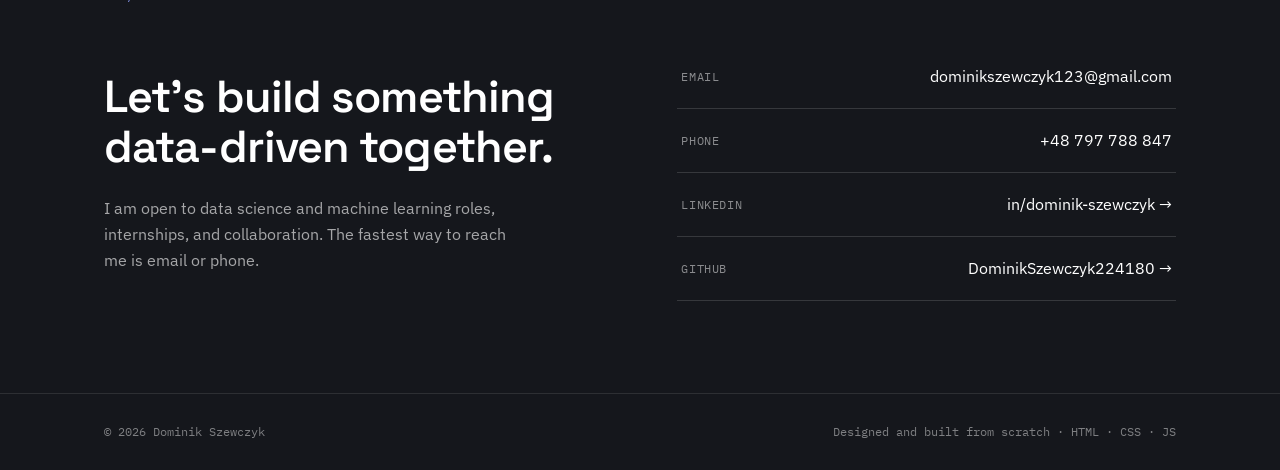
==== commit 9d750886: "new logos" ====
--- a/index.html
+++ b/index.html
@@ -65,7 +65,7 @@
         <div class="row"><span class="k">Education</span><span class="v">BSc Data Science and AI, cum laude</span></div>
         <div class="row"><span class="k">Status</span><span class="v">Open to roles and collaboration</span></div>
       </div>
-      <div class="orgs"><h3 class="orgs-title">Collaborated with</h3><div class="logo-wall"><div class="logo-tile dark"><img src="assets/img/kapiteinlabs_logo.jpg" alt="KapiteinLabs"></div><div class="logo-tile "><img src="assets/img/buas_logo.jpg" alt="BUas"></div><div class="logo-tile "><img src="assets/img/derooy_logo.png" alt="De Rooy Transport"></div><div class="logo-tile "><img src="assets/img/antea_logo.png" alt="Antea Group"></div><div class="logo-tile text"><span>NPEC</span></div><div class="logo-tile text"><span>Banijay</span></div><div class="logo-tile text"><span>Municipality of Breda</span></div><div class="logo-tile text"><span>TU Eindhoven</span></div><div class="logo-tile text"><span>Kavel 10</span></div></div></div>
+      <div class="orgs"><h3 class="orgs-title">Collaborated with</h3><div class="logo-wall"><a class="logo-tile dark" href="projects/kapiteinlabs.html" aria-label="KapiteinLabs"><img src="assets/img/kapiteinlabs_logo.png" alt="KapiteinLabs"></a><a class="logo-tile " href="projects.html" aria-label="BUas"><img src="assets/img/buas_logo.png" alt="BUas"></a><a class="logo-tile " href="projects/de-rooy.html" aria-label="De Rooy Transport"><img src="assets/img/derooy_logo.png" alt="De Rooy Transport"></a><a class="logo-tile " href="projects/antea.html" aria-label="Antea Group"><img src="assets/img/antea_logo.png" alt="Antea Group"></a><a class="logo-tile " href="projects/npec-athena.html" aria-label="NPEC"><img src="assets/img/npec_logo.png" alt="NPEC"></a><a class="logo-tile " href="projects/banijay-nlp.html" aria-label="Banijay"><img src="assets/img/banijay_logo.png" alt="Banijay"></a><a class="logo-tile " href="projects/breda-safety.html" aria-label="Municipality of Breda"><img src="assets/img/breda_logo.png" alt="Municipality of Breda"></a><a class="logo-tile " href="projects/kapiteinlabs.html" aria-label="TU Eindhoven"><img src="assets/img/tue_logo.png" alt="TU Eindhoven"></a></div></div>
     </div>
   </div>
 </section>
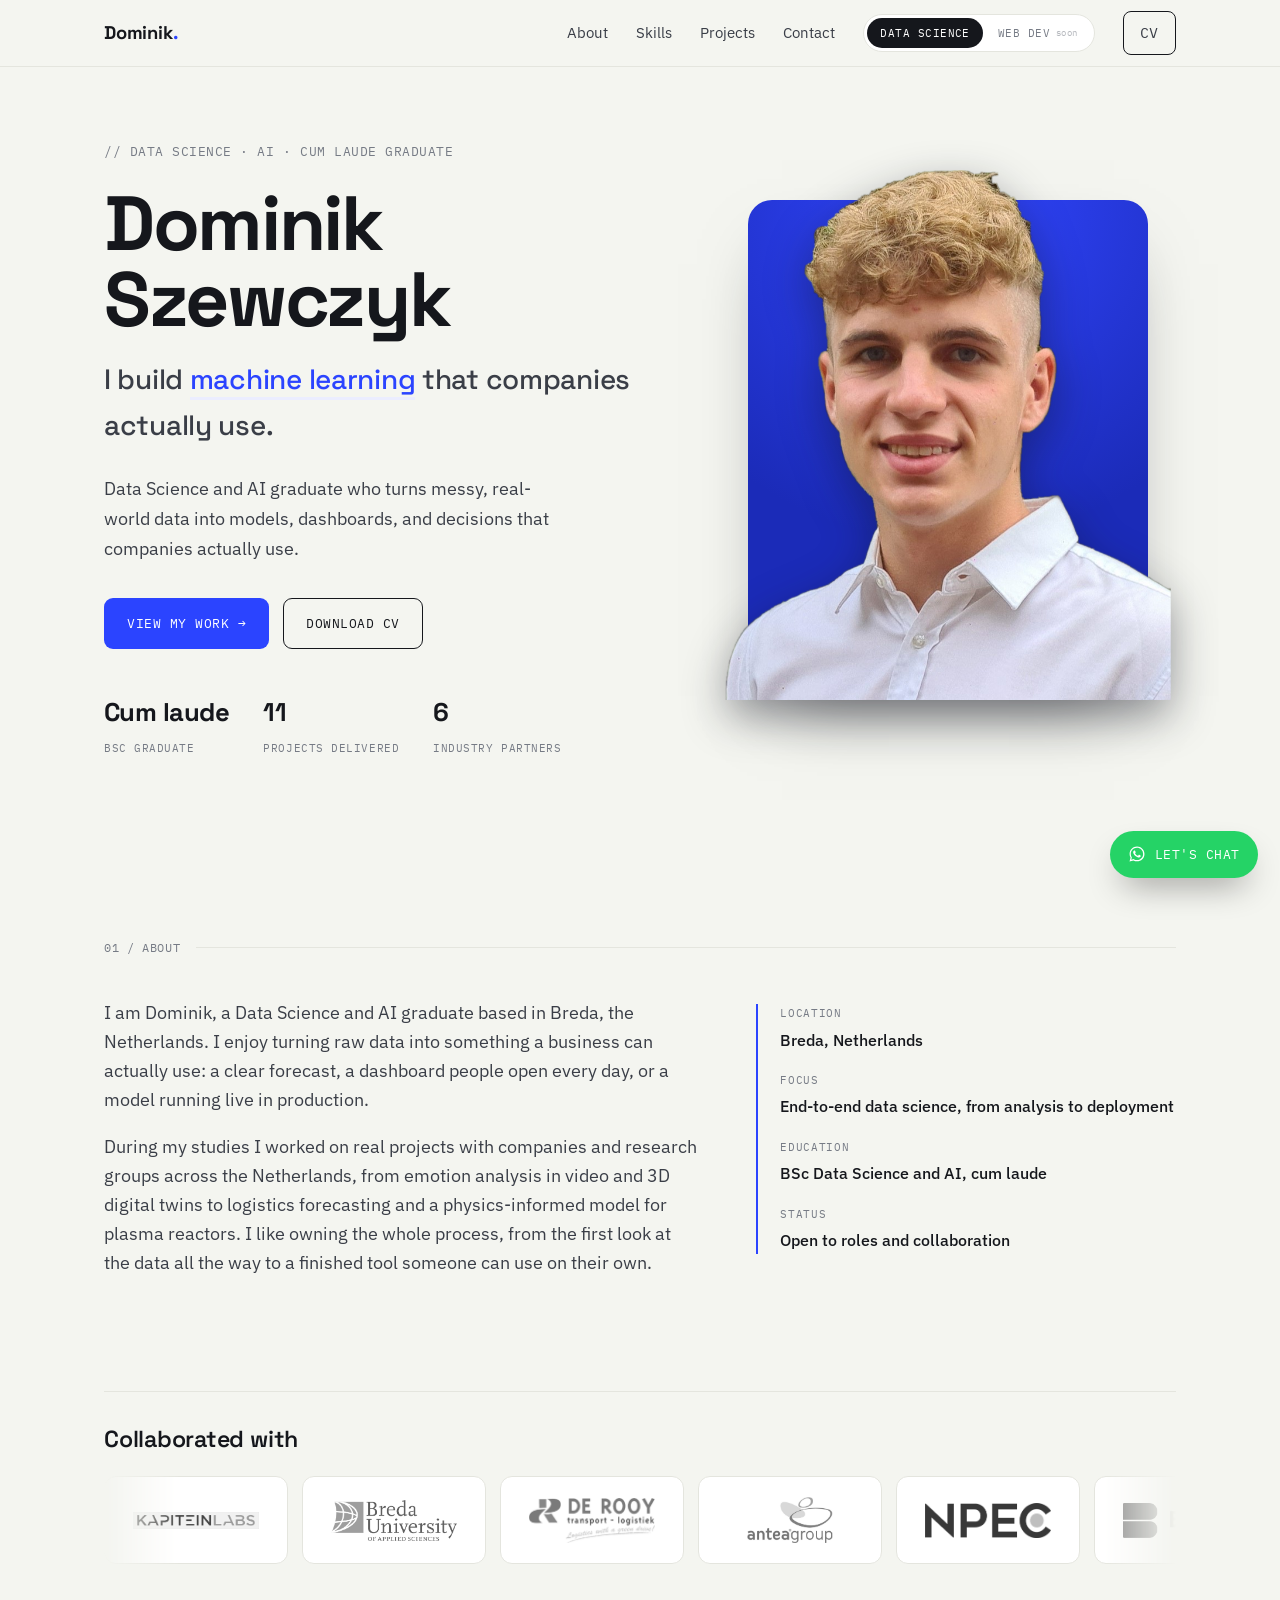
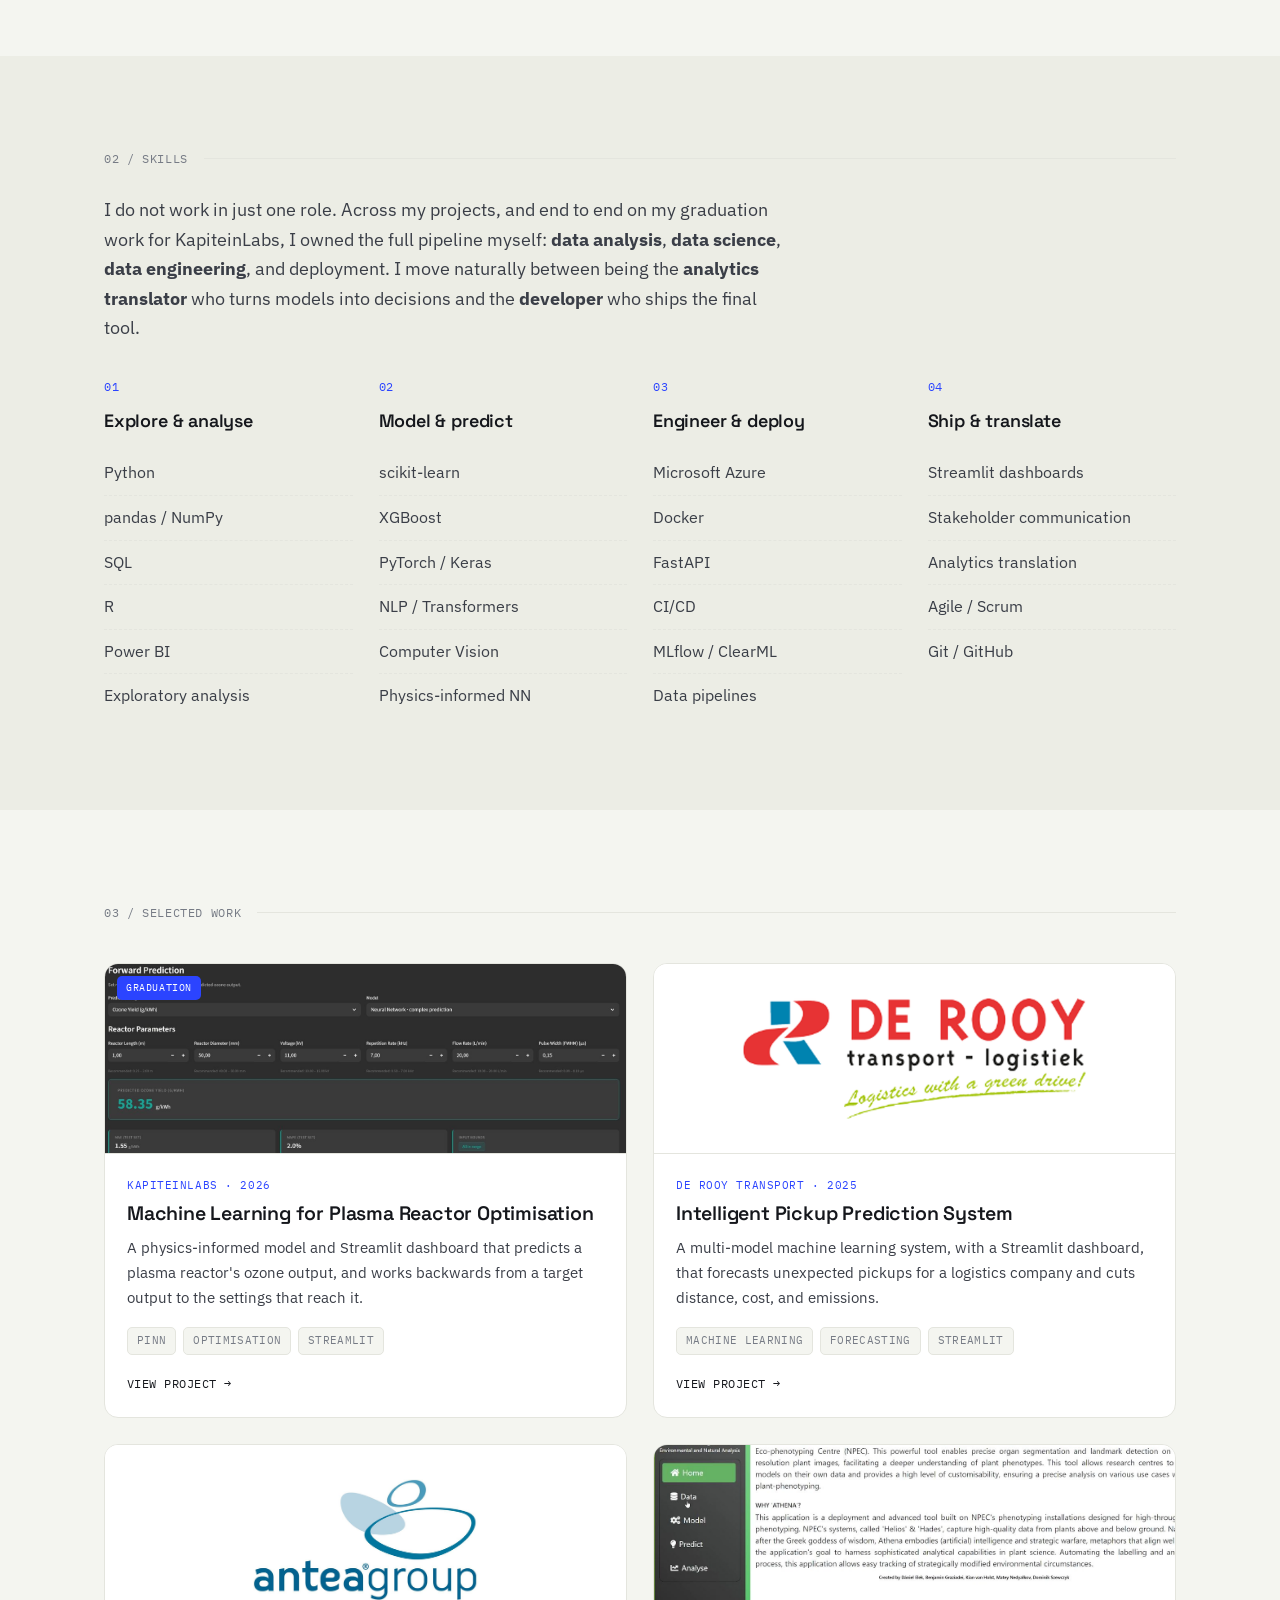
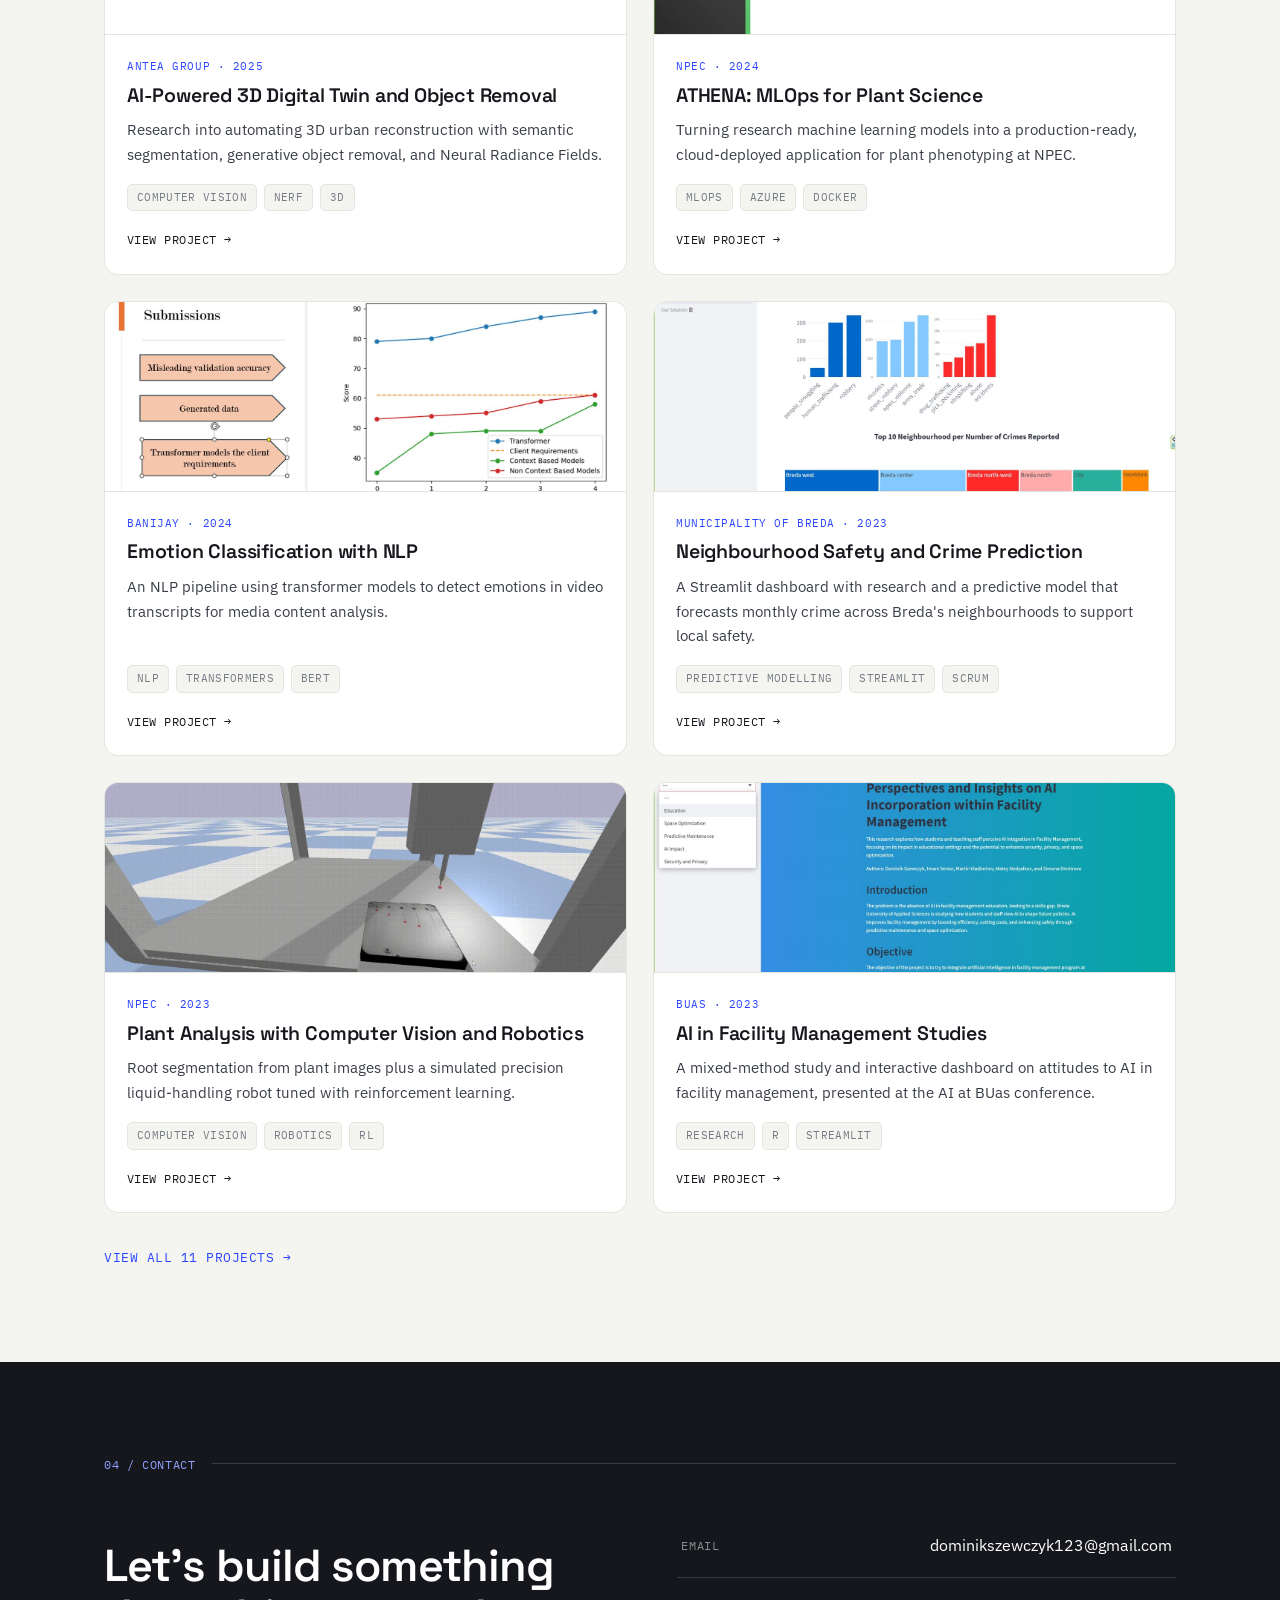
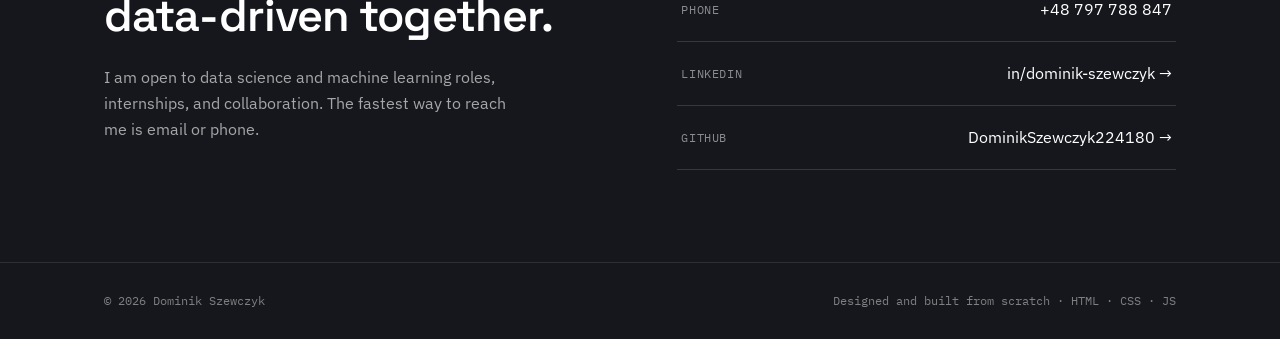
==== commit de823ca6: "logos and new text" ====
--- a/index.html
+++ b/index.html
@@ -47,7 +47,6 @@
     <div class="hero-photo">
       <div class="photo-panel"></div>
       <img src="assets/img/portrait-hero.png" alt="Dominik Szewczyk">
-      <div class="photo-tag"><b>&bull;</b> Open to work</div>
     </div>
   </div>
 </section>
@@ -56,8 +55,8 @@
     <div class="sec-label"><span>01 / about</span><i></i></div>
     <div class="about-grid">
       <div class="about-text">
-        <p>I am Dominik, a Data Science and AI graduate from Breda University of Applied Sciences, where I finished with cum laude distinction. I like the messy part of the job: taking raw, real-world data and turning it into something a business can use, whether that is a forecast, a dashboard, or a model running in production.</p>
-        <p>Across my degree I worked on real projects with companies and research institutions in the Netherlands, from emotion analysis in video and 3D digital twins to logistics prediction and a physics-informed model for plasma reactor optimisation. I care about the whole chain, from raw data to a tool the end user can actually operate.</p>
+        <p>I am Dominik, a Data Science and AI graduate based in Breda, the Netherlands. I enjoy turning raw data into something a business can actually use: a clear forecast, a dashboard people open every day, or a model running live in production.</p>
+        <p>During my studies I worked on real projects with companies and research groups across the Netherlands, from emotion analysis in video and 3D digital twins to logistics forecasting and a physics-informed model for plasma reactors. I like owning the whole process, from the first look at the data all the way to a finished tool someone can use on their own.</p>
       </div>
       <div class="facts">
         <div class="row"><span class="k">Location</span><span class="v">Breda, Netherlands</span></div>
@@ -65,7 +64,7 @@
         <div class="row"><span class="k">Education</span><span class="v">BSc Data Science and AI, cum laude</span></div>
         <div class="row"><span class="k">Status</span><span class="v">Open to roles and collaboration</span></div>
       </div>
-      <div class="orgs"><h3 class="orgs-title">Collaborated with</h3><div class="logo-wall"><a class="logo-tile dark" href="projects/kapiteinlabs.html" aria-label="KapiteinLabs"><img src="assets/img/kapiteinlabs_logo.png" alt="KapiteinLabs"></a><a class="logo-tile " href="projects.html" aria-label="BUas"><img src="assets/img/buas_logo.png" alt="BUas"></a><a class="logo-tile " href="projects/de-rooy.html" aria-label="De Rooy Transport"><img src="assets/img/derooy_logo.png" alt="De Rooy Transport"></a><a class="logo-tile " href="projects/antea.html" aria-label="Antea Group"><img src="assets/img/antea_logo.png" alt="Antea Group"></a><a class="logo-tile " href="projects/npec-athena.html" aria-label="NPEC"><img src="assets/img/npec_logo.png" alt="NPEC"></a><a class="logo-tile " href="projects/banijay-nlp.html" aria-label="Banijay"><img src="assets/img/banijay_logo.png" alt="Banijay"></a><a class="logo-tile " href="projects/breda-safety.html" aria-label="Municipality of Breda"><img src="assets/img/breda_logo.png" alt="Municipality of Breda"></a><a class="logo-tile " href="projects/kapiteinlabs.html" aria-label="TU Eindhoven"><img src="assets/img/tue_logo.png" alt="TU Eindhoven"></a></div></div>
+      <div class="orgs"><h3 class="orgs-title">Collaborated with</h3><div class="logo-marquee"><div class="logo-track"><a class="logo-tile " href="projects/kapiteinlabs.html" aria-label="KapiteinLabs"><img src="assets/img/kapiteinlabs_logo.png" alt="KapiteinLabs"></a><a class="logo-tile " href="projects.html" aria-label="BUas"><img src="assets/img/buas_logo.png" alt="BUas"></a><a class="logo-tile " href="projects/de-rooy.html" aria-label="De Rooy Transport"><img src="assets/img/derooy_logo.png" alt="De Rooy Transport"></a><a class="logo-tile " href="projects/antea.html" aria-label="Antea Group"><img src="assets/img/antea_logo.png" alt="Antea Group"></a><a class="logo-tile " href="projects/npec-athena.html" aria-label="NPEC"><img src="assets/img/npec_logo.png" alt="NPEC"></a><a class="logo-tile " href="projects/banijay-nlp.html" aria-label="Banijay"><img src="assets/img/banijay_logo.png" alt="Banijay"></a><a class="logo-tile " href="projects/breda-safety.html" aria-label="Municipality of Breda"><img src="assets/img/breda_logo.png" alt="Municipality of Breda"></a><a class="logo-tile " href="projects/kapiteinlabs.html" aria-label="TU Eindhoven"><img src="assets/img/tue_logo.png" alt="TU Eindhoven"></a><a class="logo-tile " href="projects/kapiteinlabs.html" aria-label="KapiteinLabs" aria-hidden="true" tabindex="-1"><img src="assets/img/kapiteinlabs_logo.png" alt=""></a><a class="logo-tile " href="projects.html" aria-label="BUas" aria-hidden="true" tabindex="-1"><img src="assets/img/buas_logo.png" alt=""></a><a class="logo-tile " href="projects/de-rooy.html" aria-label="De Rooy Transport" aria-hidden="true" tabindex="-1"><img src="assets/img/derooy_logo.png" alt=""></a><a class="logo-tile " href="projects/antea.html" aria-label="Antea Group" aria-hidden="true" tabindex="-1"><img src="assets/img/antea_logo.png" alt=""></a><a class="logo-tile " href="projects/npec-athena.html" aria-label="NPEC" aria-hidden="true" tabindex="-1"><img src="assets/img/npec_logo.png" alt=""></a><a class="logo-tile " href="projects/banijay-nlp.html" aria-label="Banijay" aria-hidden="true" tabindex="-1"><img src="assets/img/banijay_logo.png" alt=""></a><a class="logo-tile " href="projects/breda-safety.html" aria-label="Municipality of Breda" aria-hidden="true" tabindex="-1"><img src="assets/img/breda_logo.png" alt=""></a><a class="logo-tile " href="projects/kapiteinlabs.html" aria-label="TU Eindhoven" aria-hidden="true" tabindex="-1"><img src="assets/img/tue_logo.png" alt=""></a></div></div></div>
     </div>
   </div>
 </section>
--- a/assets/css/style.css
+++ b/assets/css/style.css
@@ -153,6 +153,12 @@
 .logo-tile.dark img{filter:none;opacity:.96;max-height:30px}
 .logo-tile.text span{font-family:var(--font-display);font-weight:600;font-size:1rem;color:var(--ink-soft);text-align:center;letter-spacing:-.01em}
 .logo-tile.text:hover span{color:var(--accent-ink)}
+.logo-marquee{overflow:hidden;position:relative;-webkit-mask-image:linear-gradient(90deg,transparent,#000 7%,#000 93%,transparent);mask-image:linear-gradient(90deg,transparent,#000 7%,#000 93%,transparent)}
+.logo-track{display:flex;width:max-content;animation:logoscroll 40s linear infinite}
+.logo-marquee:hover .logo-track{animation-play-state:paused}
+.logo-track .logo-tile{flex:0 0 auto;width:184px;margin-right:14px}
+@keyframes logoscroll{from{transform:translateX(-50%)}to{transform:translateX(0)}}
+.detail-logo{height:30px;width:auto;max-width:210px;object-fit:contain;display:block;margin-bottom:20px}
 
 /* ---------------- SKILLS ---------------- */
 .skills-grid{display:grid;grid-template-columns:repeat(4,1fr);gap:26px}
@@ -331,4 +337,7 @@
   *{scroll-behavior:auto!important}
   .reveal{opacity:1;transform:none;transition:none}
   .bar-row .fill{transition:none}
-}
+  .logo-track{animation:none;flex-wrap:wrap;width:auto;justify-content:center}
+  .logo-track [aria-hidden="true"]{display:none}
+  .logo-track .logo-tile{margin:0 14px 14px 0}
+}
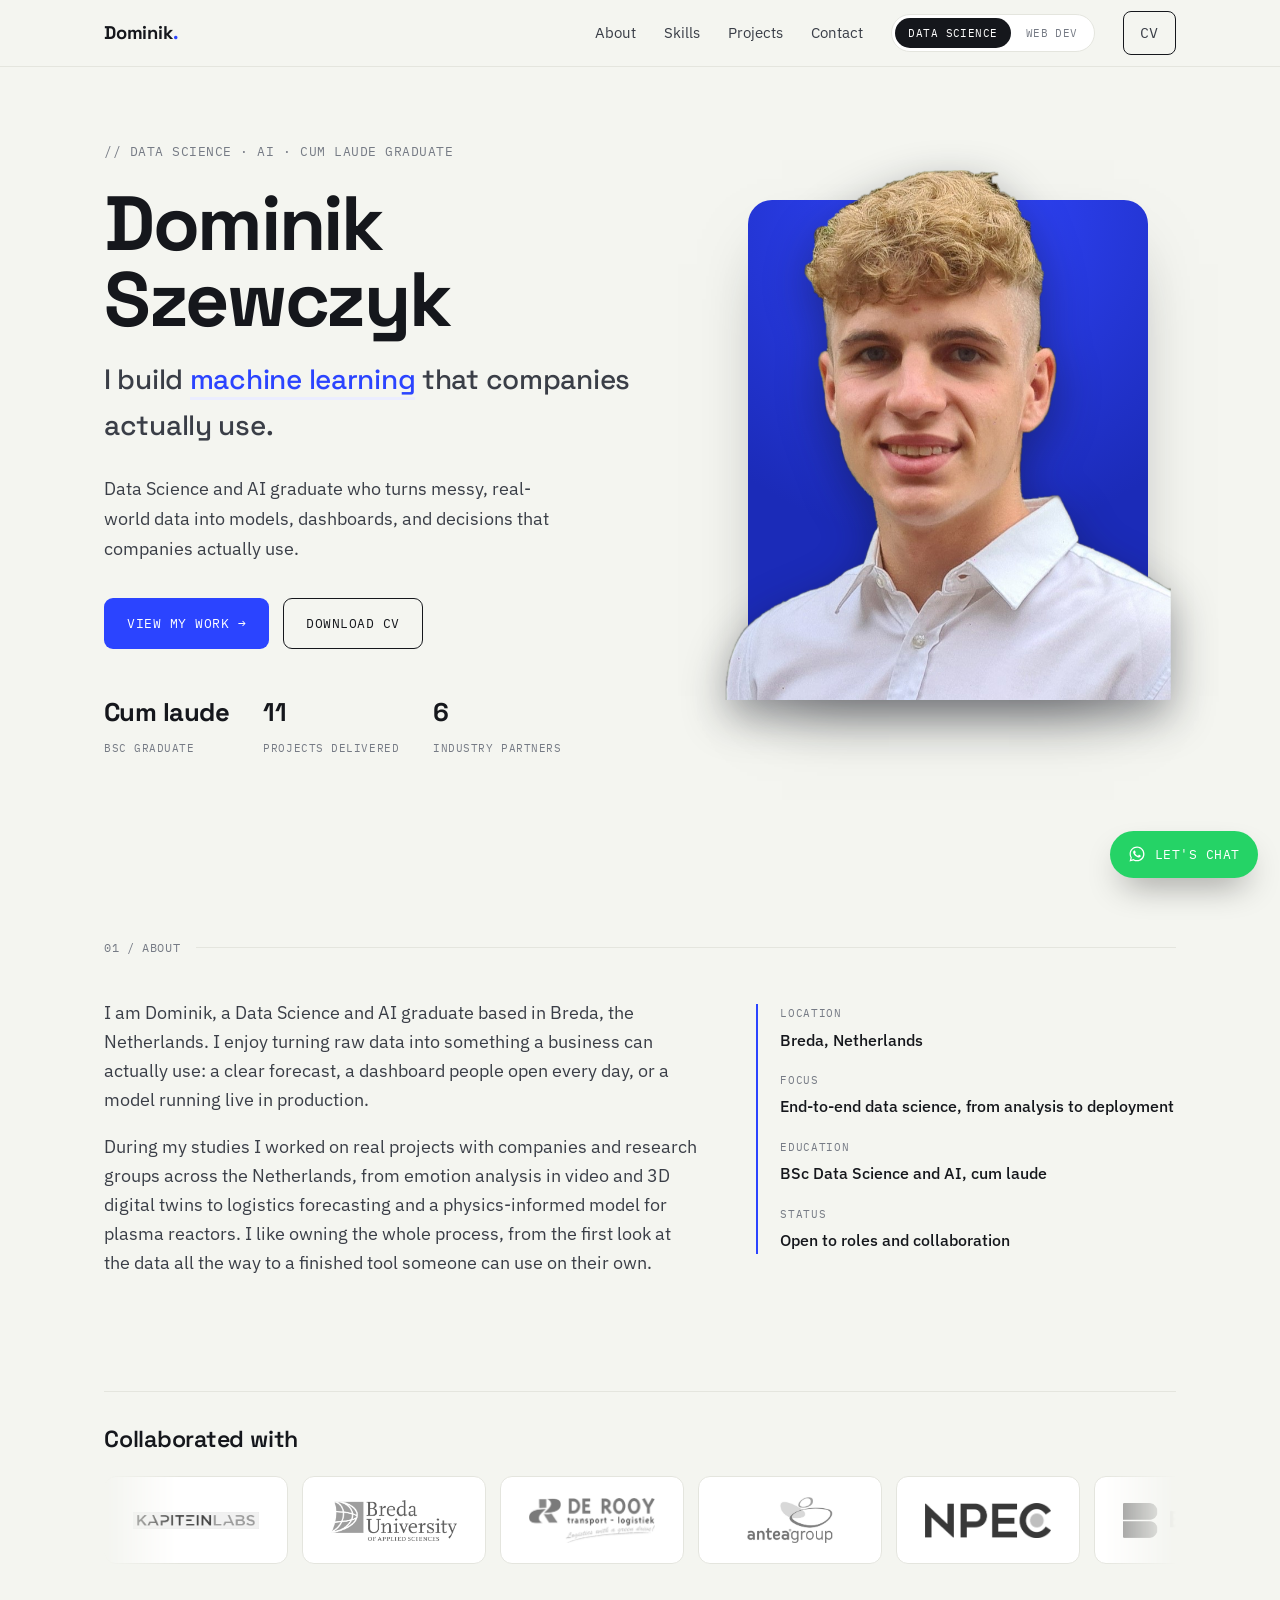
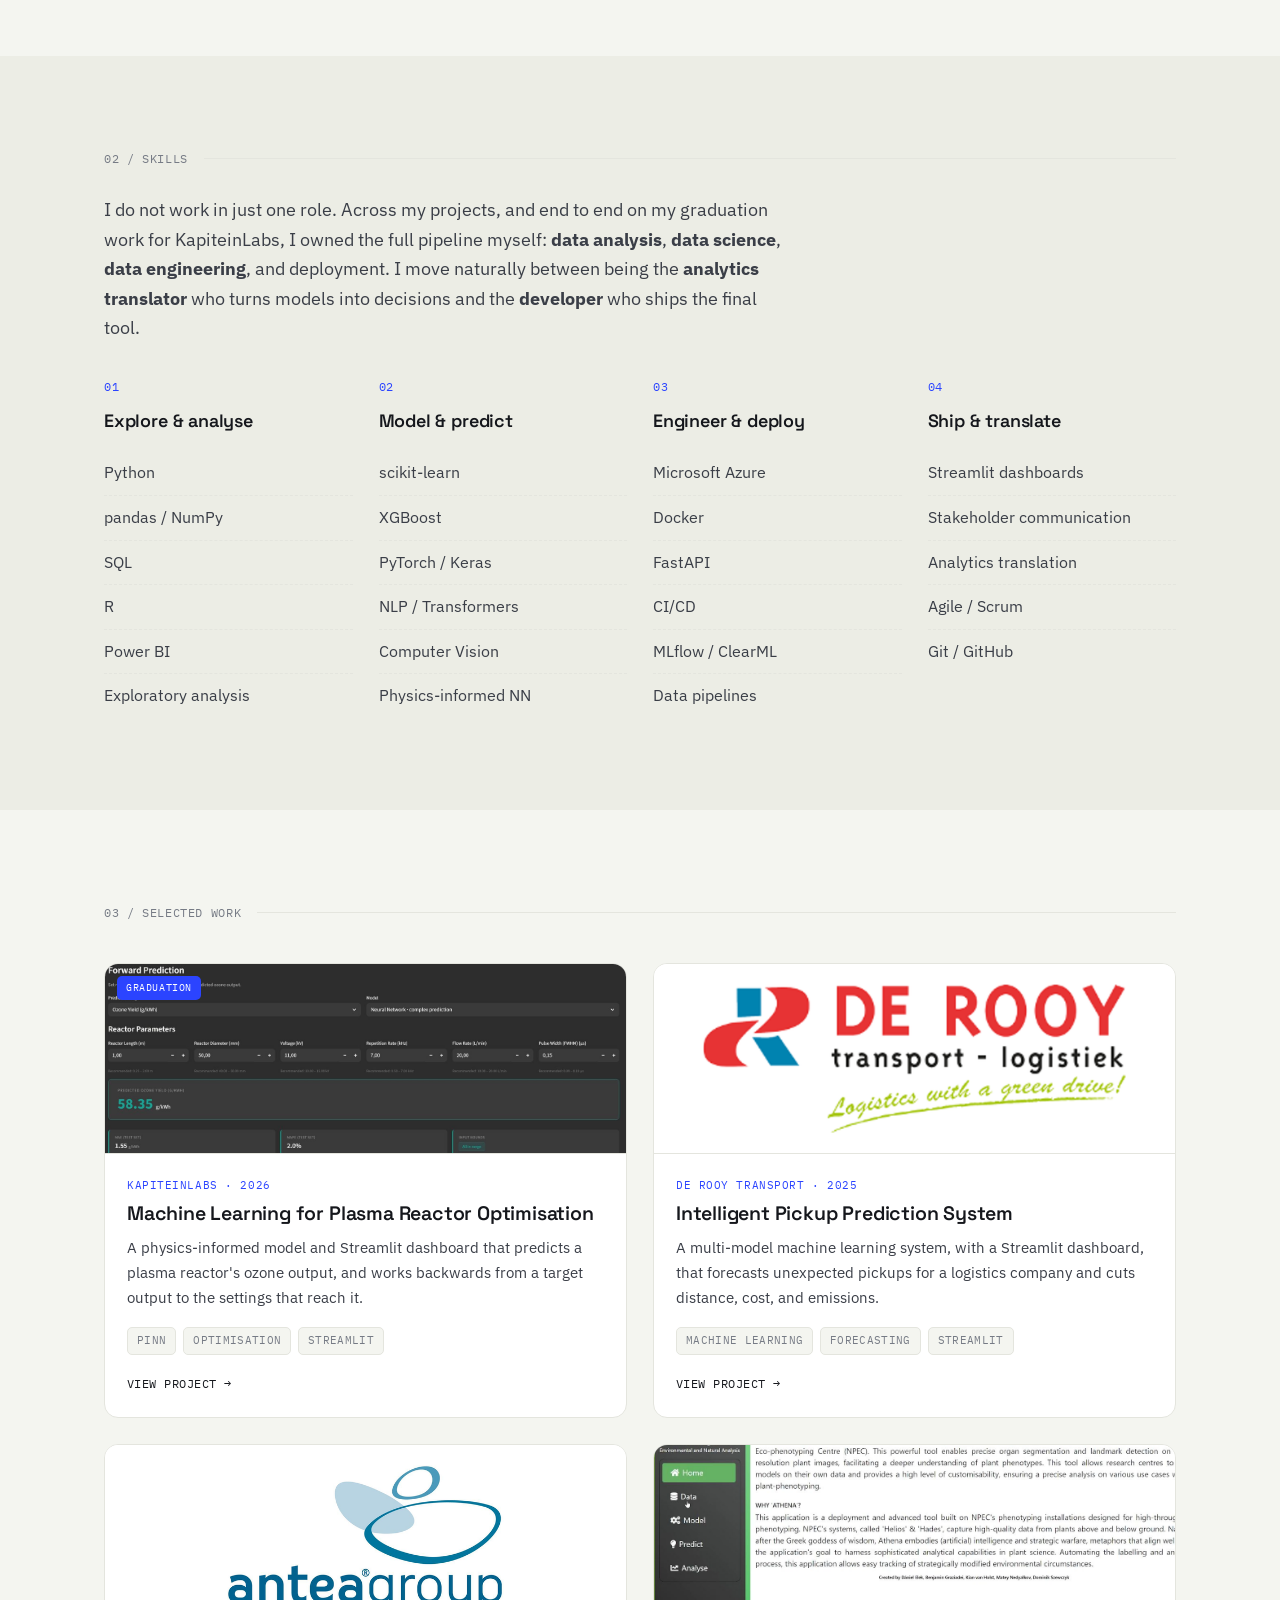
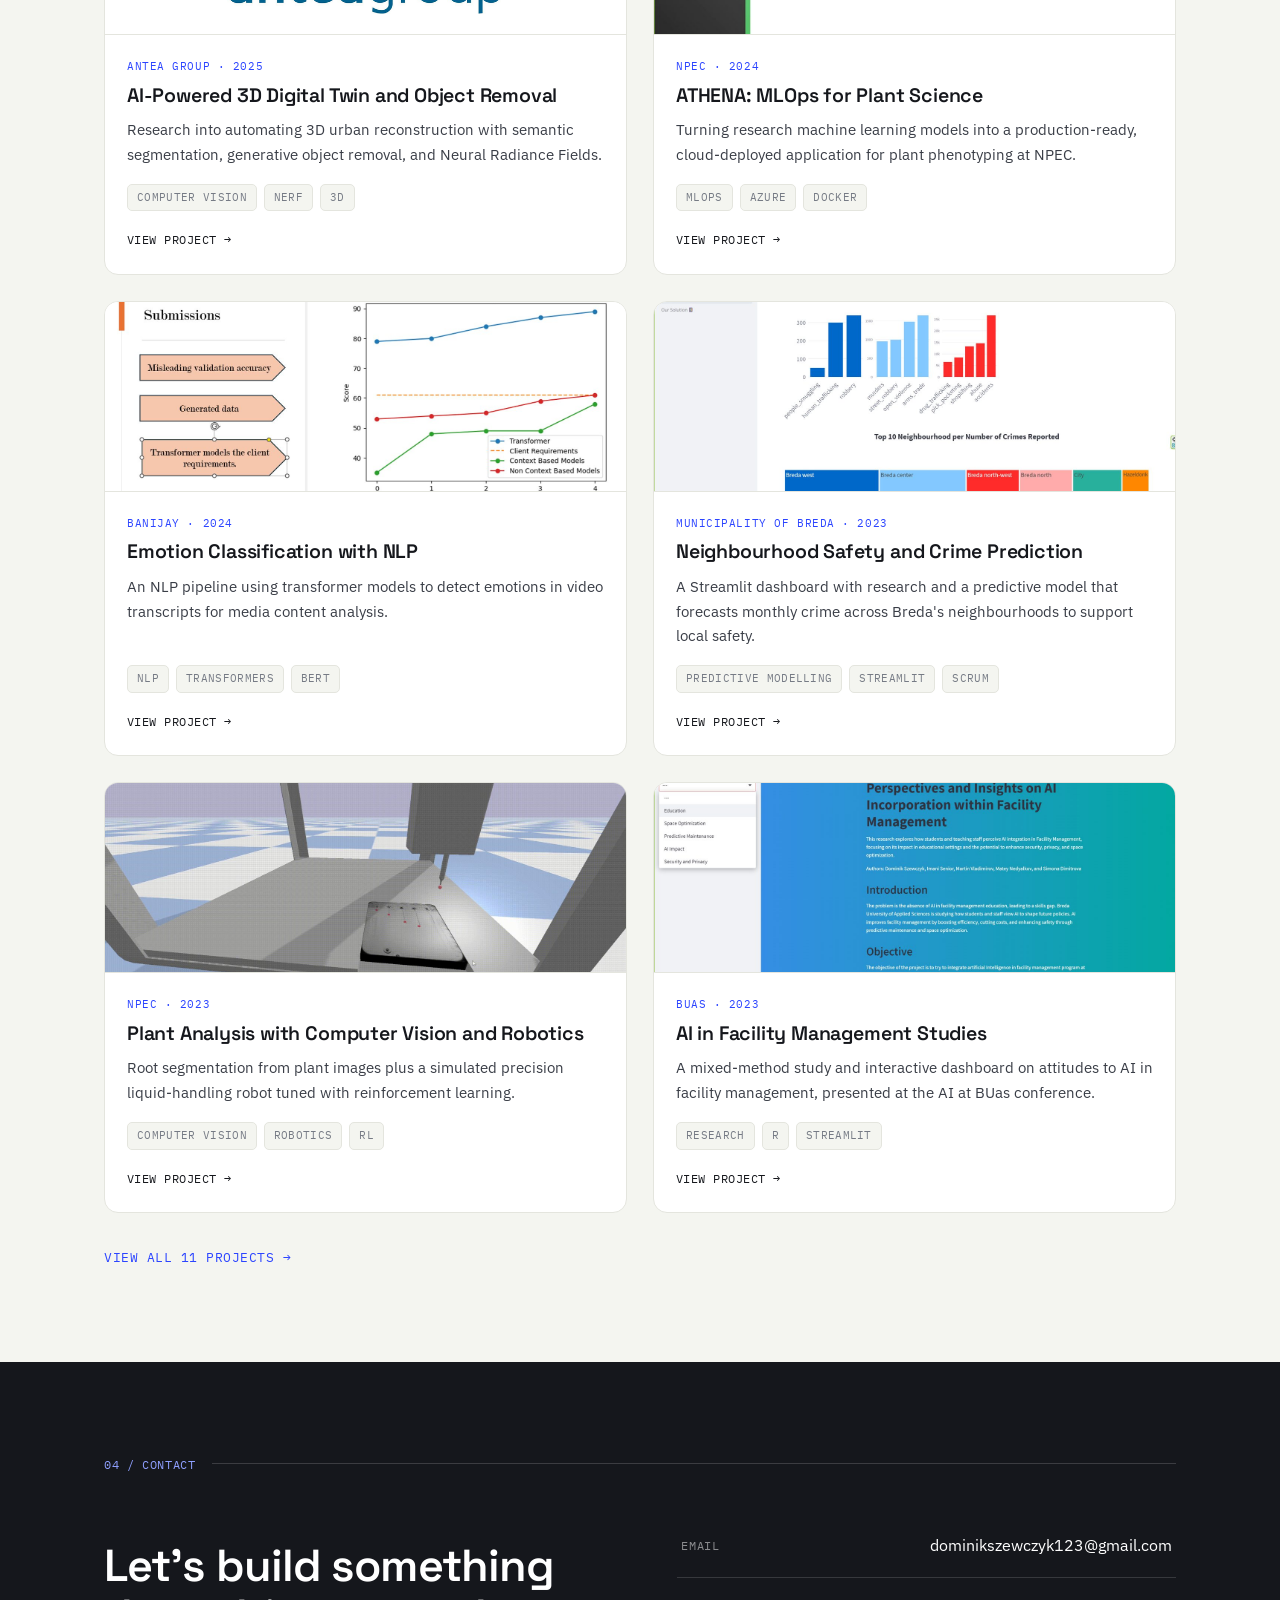
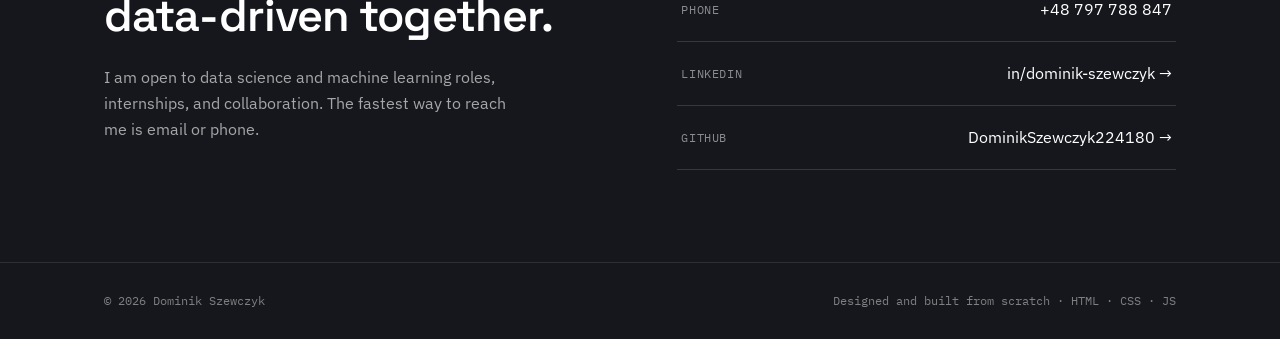
==== commit 46dab25d: "web dev first draft" ====
--- a/index.html
+++ b/index.html
@@ -21,7 +21,7 @@
       <a href="index.html#contact">Contact</a>
       <div class="seg">
         <a class="seg-btn active" href="index.html">Data Science</a>
-        <a class="seg-btn" href="webdev.html">Web Dev<small>soon</small></a>
+        <a class="seg-btn" href="webdev.html">Web Dev</a>
       </div>
       <a class="btn-cv" href="docs/cv.pdf">CV</a>
     </nav>
--- a/assets/css/style.css
+++ b/assets/css/style.css
@@ -158,7 +158,6 @@
 .logo-marquee:hover .logo-track{animation-play-state:paused}
 .logo-track .logo-tile{flex:0 0 auto;width:184px;margin-right:14px}
 @keyframes logoscroll{from{transform:translateX(-50%)}to{transform:translateX(0)}}
-.detail-logo{height:30px;width:auto;max-width:210px;object-fit:contain;display:block;margin-bottom:20px}
 
 /* ---------------- SKILLS ---------------- */
 .skills-grid{display:grid;grid-template-columns:repeat(4,1fr);gap:26px}
@@ -179,7 +178,7 @@
 .card:hover{transform:translateY(-6px);box-shadow:0 32px 64px -40px rgba(21,23,28,.55);border-color:var(--accent)}
 .card-thumb{height:190px;background:var(--canvas-2);display:flex;align-items:center;justify-content:center;overflow:hidden;border-bottom:1px solid var(--line);position:relative}
 .card-thumb img{width:100%;height:100%;object-fit:cover}
-.card-thumb.logo img{object-fit:contain;padding:34px;background:#fff}
+.card-thumb.logo img{object-fit:contain;padding:20px;background:#fff}
 .card-thumb.noimg{background:linear-gradient(135deg,#1b2bb8,#2b44ff)}
 .card-thumb.noimg .card-initial{font-family:var(--font-display);font-weight:700;font-size:2.6rem;color:#fff;letter-spacing:-.02em;opacity:.95}
 .card-flag{position:absolute;top:12px;left:12px;font-family:var(--font-mono);font-size:.62rem;text-transform:uppercase;letter-spacing:.06em;background:var(--accent);color:#fff;padding:4px 9px;border-radius:5px}
@@ -341,3 +340,13 @@
   .logo-track [aria-hidden="true"]{display:none}
   .logo-track .logo-tile{margin:0 14px 14px 0}
 }
+
+/* ============================================================
+   WEB DEV PAGE (webdev.html)
+   Reuses the shared components (hero, .tool cards, .cards,
+   .chips, contact). Only addition: a 3-up grid for the
+   services block so six .tool cards sit as two tidy rows.
+   ============================================================ */
+.svc-grid{display:grid;grid-template-columns:repeat(3,1fr);gap:22px}
+@media(max-width:880px){.svc-grid{grid-template-columns:repeat(2,1fr)}}
+@media(max-width:560px){.svc-grid{grid-template-columns:1fr}}
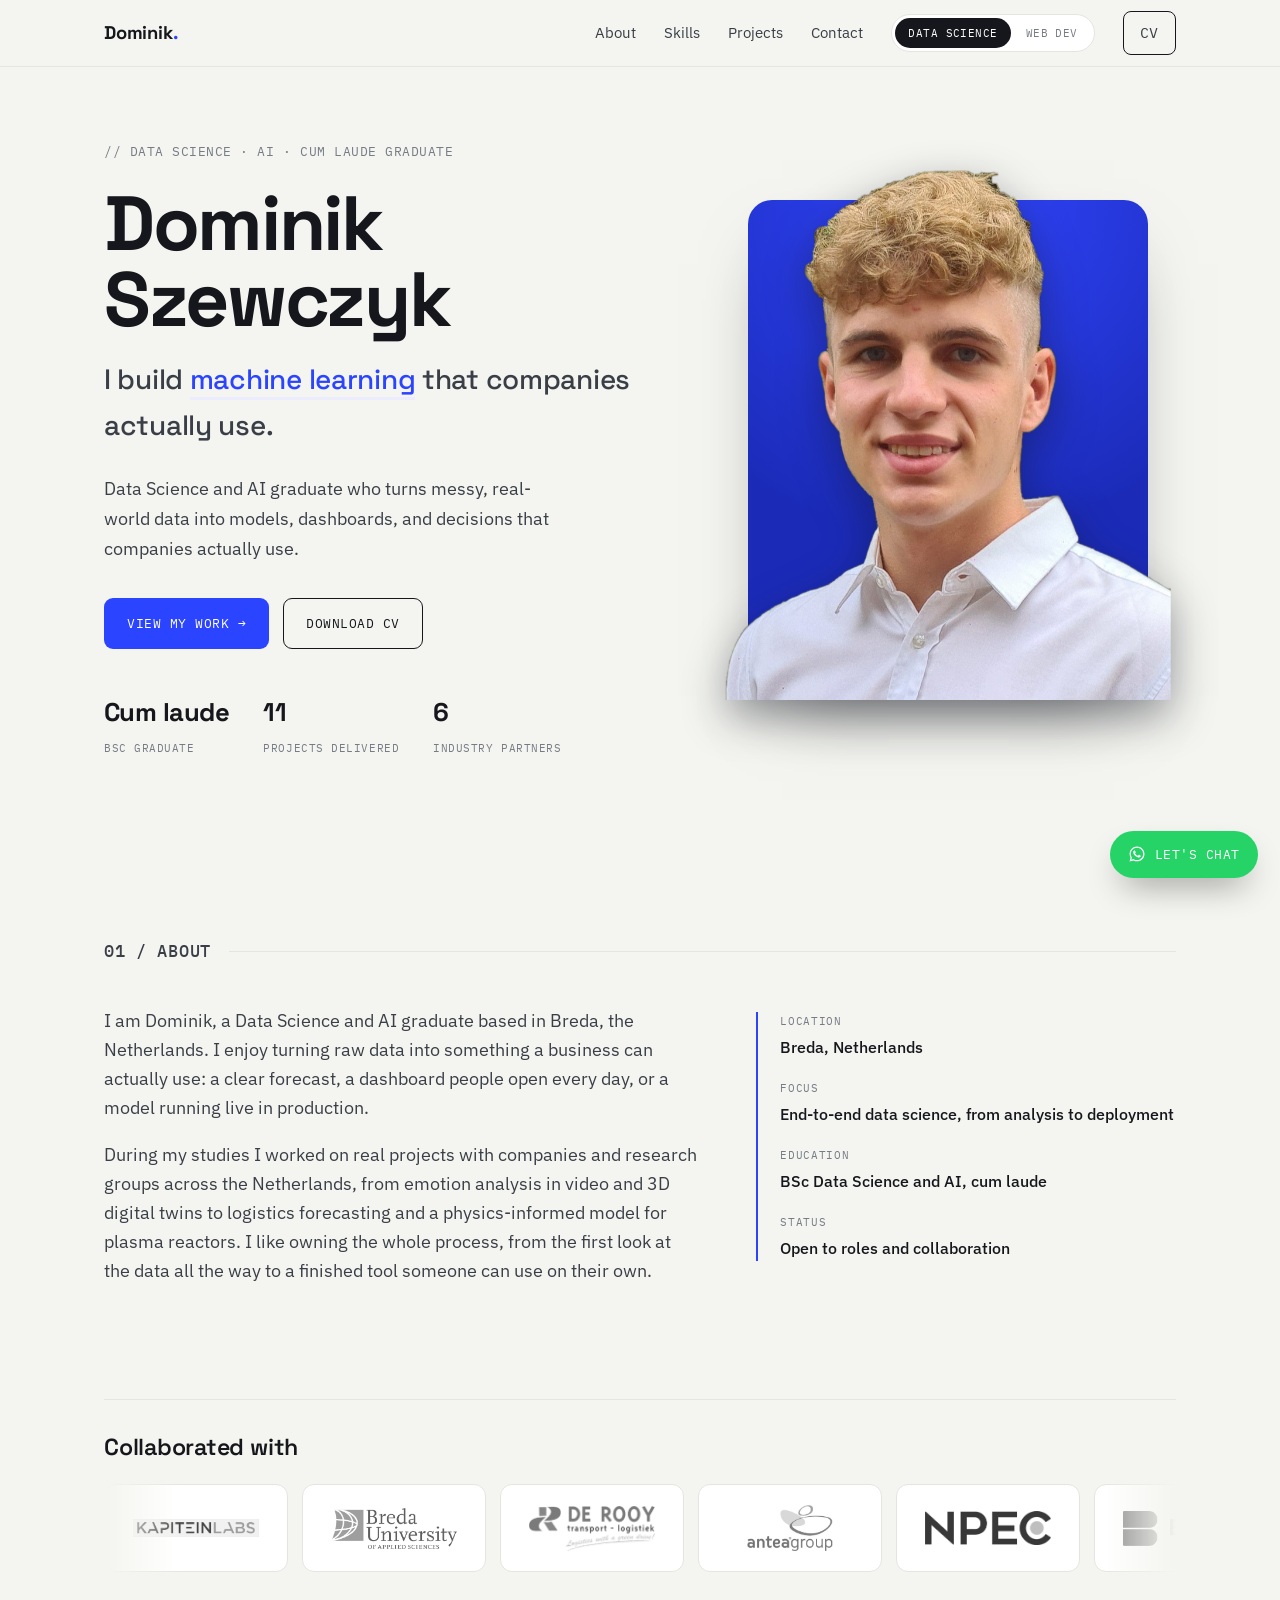
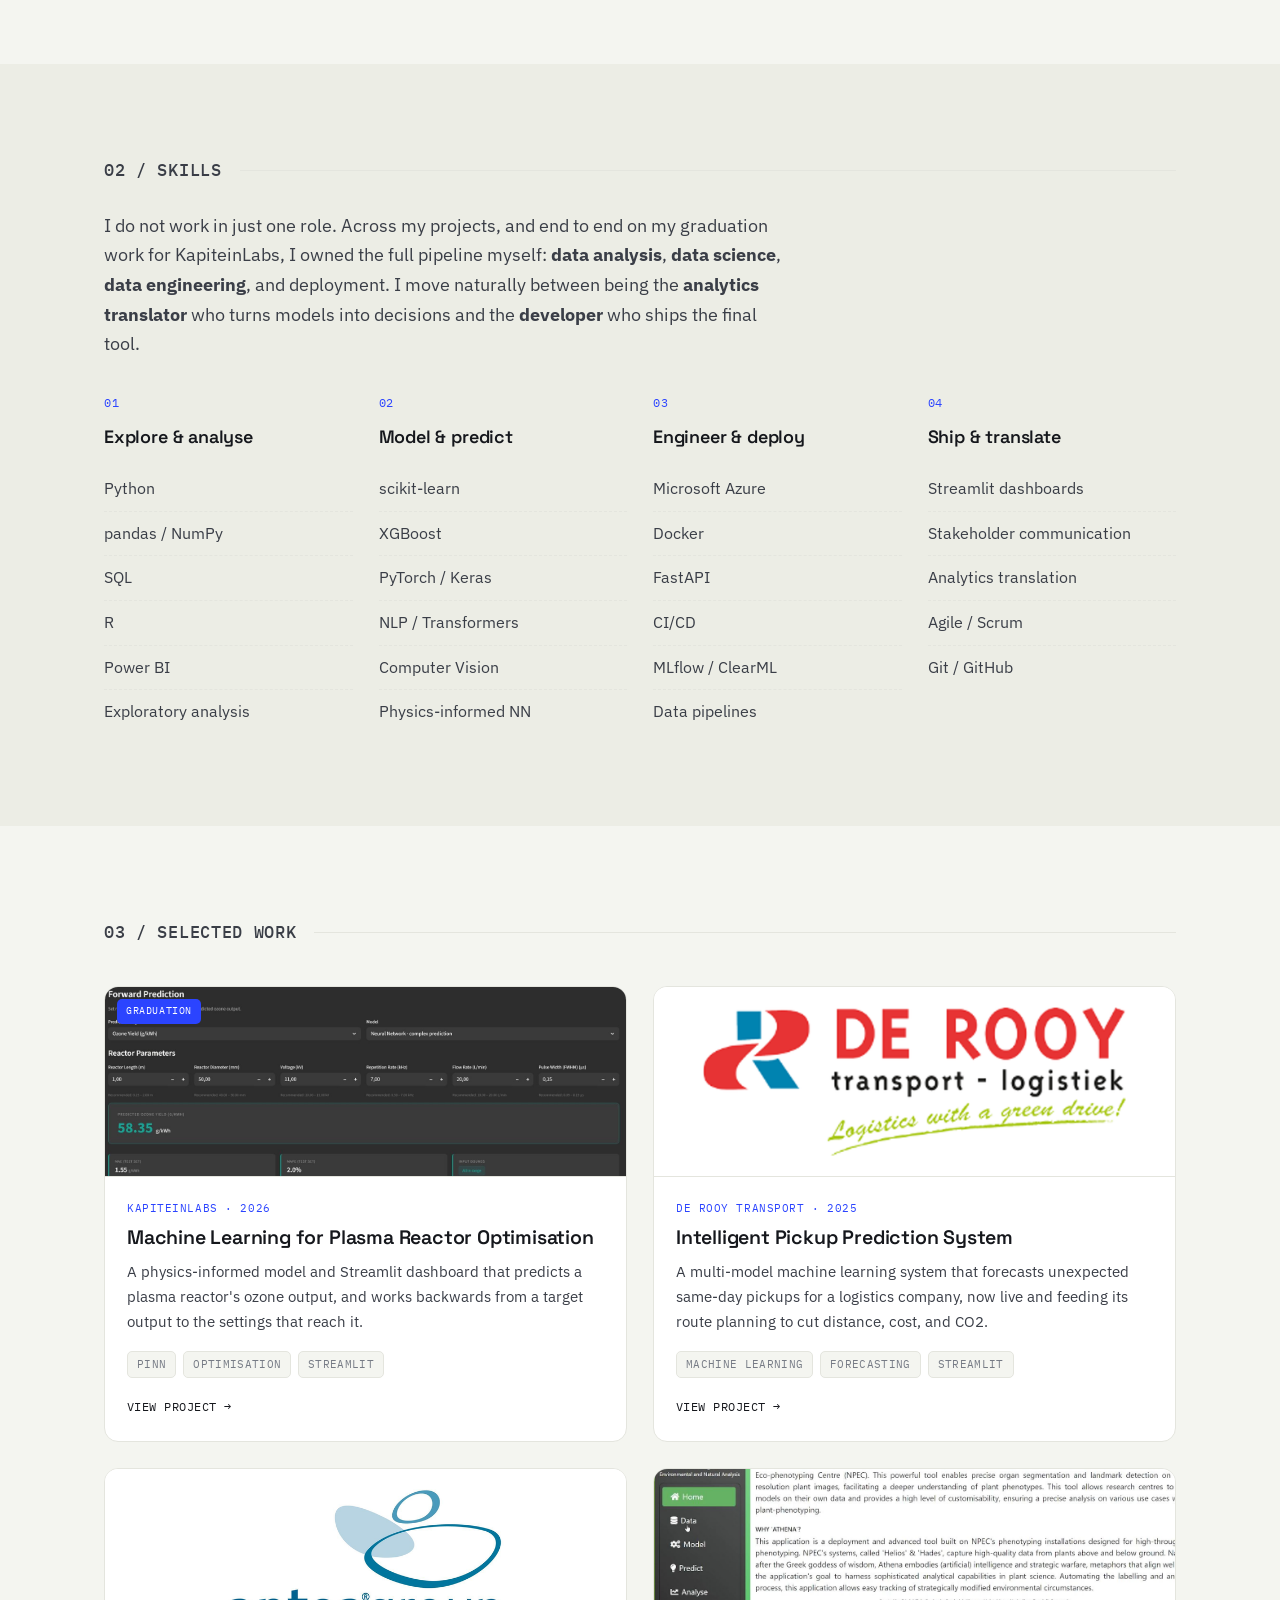
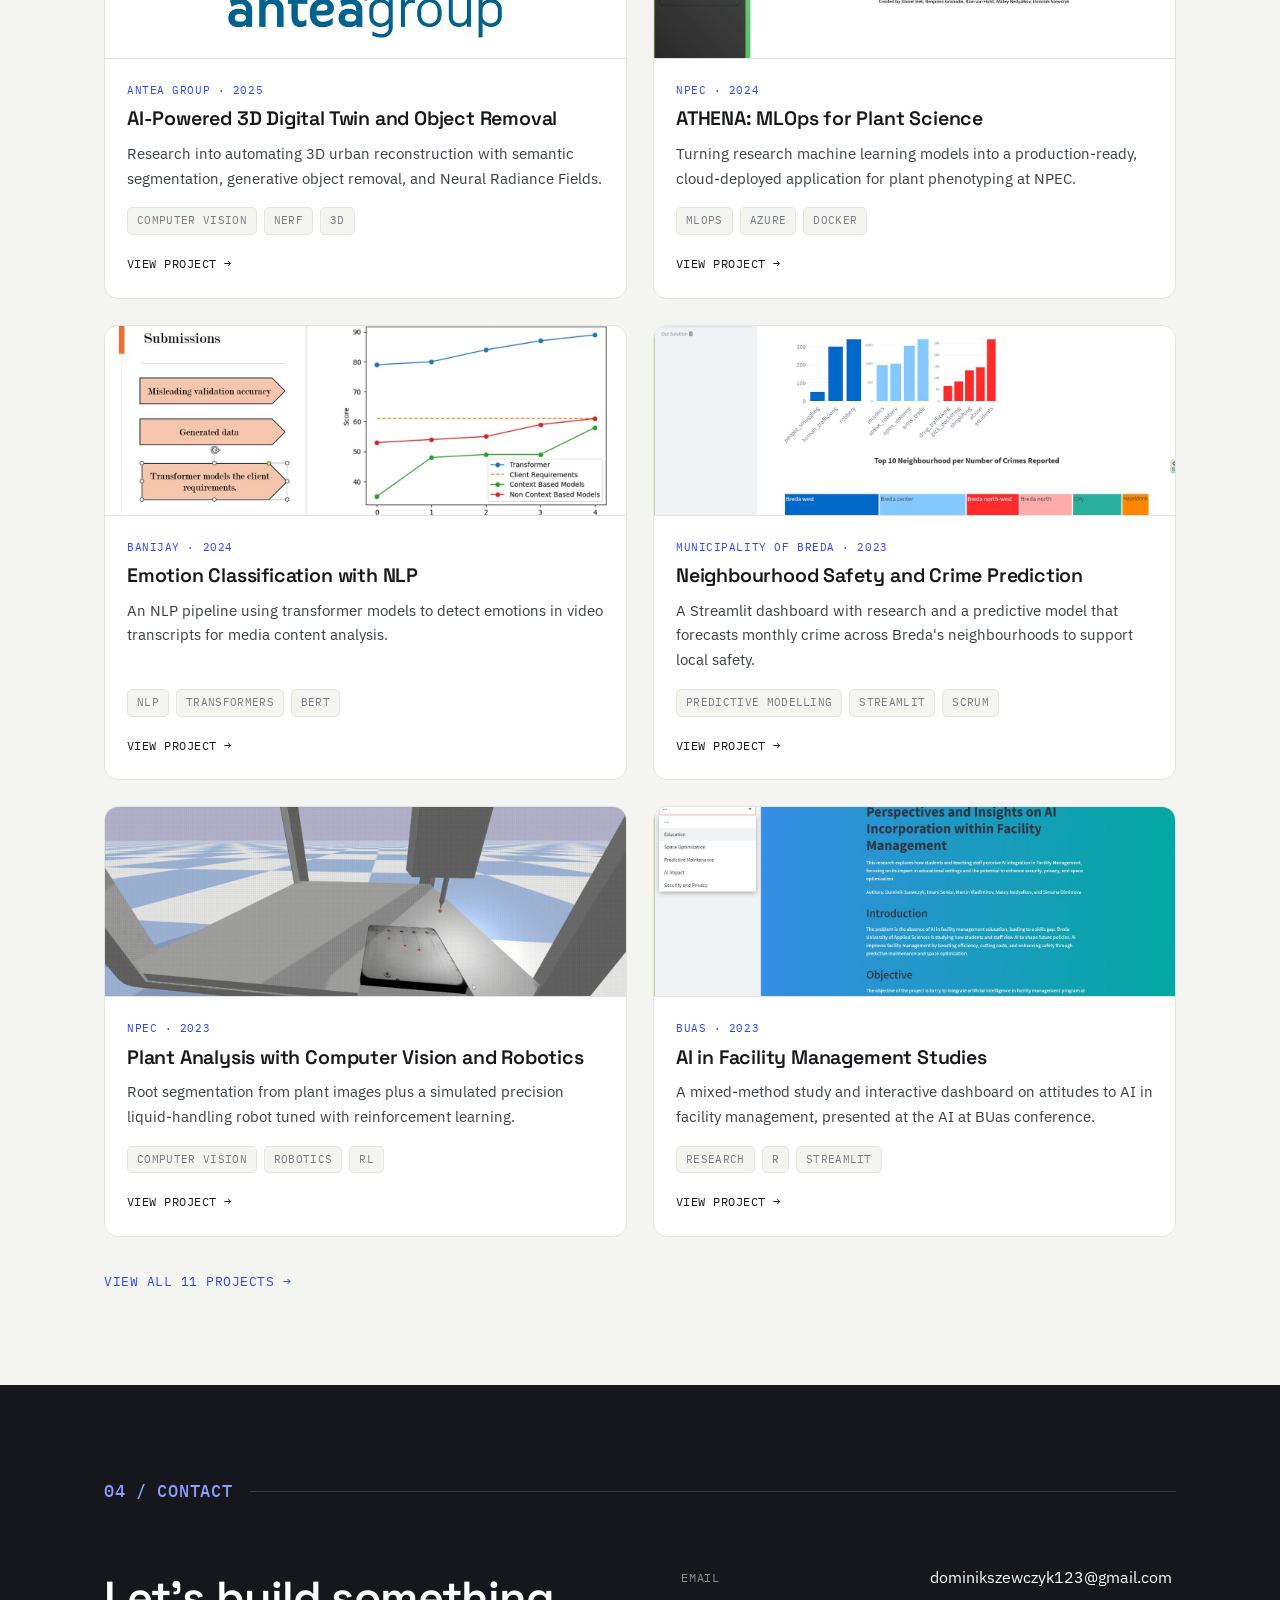
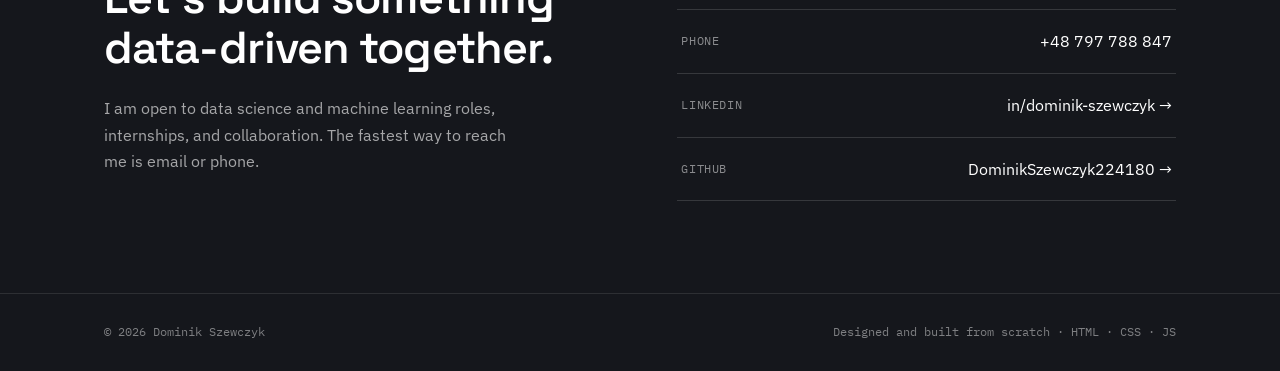
==== commit faaf6076: "new de rooy" ====
--- a/index.html
+++ b/index.html
@@ -91,7 +91,7 @@
   <div class="card-body">
     <span class="card-org">De Rooy Transport · 2025</span>
     <h3>Intelligent Pickup Prediction System</h3>
-    <p>A multi-model machine learning system, with a Streamlit dashboard, that forecasts unexpected pickups for a logistics company and cuts distance, cost, and emissions.</p>
+    <p>A multi-model machine learning system that forecasts unexpected same-day pickups for a logistics company, now live and feeding its route planning to cut distance, cost, and CO2.</p>
     <div class="tags"><span class="tag">Machine Learning</span><span class="tag">Forecasting</span><span class="tag">Streamlit</span></div>
     <span class="card-more">View project &rarr;</span>
   </div>
--- a/assets/css/style.css
+++ b/assets/css/style.css
@@ -122,7 +122,7 @@
 .section-alt{background:var(--canvas-2)}
 .section-dark{background:var(--ink);color:var(--canvas)}
 .sec-label{display:flex;align-items:center;gap:16px;margin-bottom:40px}
-.sec-label span{font-family:var(--font-mono);font-size:.78rem;letter-spacing:.05em;text-transform:uppercase;color:var(--muted);white-space:nowrap}
+.sec-label span{font-family:var(--font-mono);font-size:1.08rem;font-weight:500;letter-spacing:.04em;text-transform:uppercase;color:var(--ink-soft);white-space:nowrap}
 .sec-label i{height:1px;flex:1;background:var(--line)}
 .section-dark .sec-label span{color:var(--accent-pale)}
 .section-dark .sec-label i{background:rgba(255,255,255,.16)}
@@ -350,3 +350,57 @@
 .svc-grid{display:grid;grid-template-columns:repeat(3,1fr);gap:22px}
 @media(max-width:880px){.svc-grid{grid-template-columns:repeat(2,1fr)}}
 @media(max-width:560px){.svc-grid{grid-template-columns:1fr}}
+
+/* ---- Web Dev: language switch (header) ---- */
+.lang-btn{
+  margin-left:auto;margin-right:16px;display:inline-flex;align-items:center;gap:8px;cursor:pointer;
+  font-family:var(--font-mono);font-size:.72rem;text-transform:uppercase;letter-spacing:.04em;color:var(--ink);
+  background:var(--card);border:1px solid var(--line);padding:6px 12px;border-radius:999px;
+  transition:border-color .2s,transform .2s,box-shadow .2s;
+}
+.lang-btn:hover{border-color:var(--accent);transform:translateY(-1px);box-shadow:0 8px 18px -12px rgba(21,23,28,.5)}
+.lang-btn .flag{width:20px;height:13px;border-radius:2px;overflow:hidden;display:block;flex:0 0 auto;border:1px solid rgba(21,23,28,.12)}
+.lang-btn .flag svg{display:block;width:100%;height:100%}
+.lang-btn .lang-label{line-height:1}
+@media(max-width:380px){.lang-btn{margin-right:10px;padding:6px 9px}.lang-btn .lang-label{display:none}}
+
+/* ---- Web Dev: rotating word (own class so shared main.js leaves it alone) ---- */
+.role .rotate-w{color:var(--accent);border-bottom:3px solid var(--accent-soft)}
+
+/* ---- Web Dev: mini site previews inside project card thumbs ---- */
+.card-thumb .mini{position:absolute;inset:0;display:flex;flex-direction:column;background:#fff}
+.mini-bar{flex:0 0 24px;background:#15171c;display:flex;align-items:center;gap:5px;padding:0 9px}
+.mini-bar i{width:6px;height:6px;border-radius:50%;background:#3a3e47;flex:0 0 auto}
+.mini-bar span{margin-left:7px;font-family:var(--font-mono);font-size:.58rem;color:#8b919b;white-space:nowrap;overflow:hidden;text-overflow:ellipsis}
+.mini-view{position:relative;flex:1;background:var(--mbg);color:var(--mfg);padding:13px 16px 15px;display:flex;flex-direction:column;justify-content:space-between;overflow:hidden}
+.mini-top{display:flex;align-items:center;justify-content:space-between;gap:10px}
+.mini-logo{font-family:var(--font-display);font-weight:700;font-size:.82rem;letter-spacing:.01em;color:var(--mfg);white-space:nowrap}
+.mini-logo b{color:var(--mac)}
+.mini-menu{display:flex;gap:5px;flex:0 0 auto}
+.mini-menu i{width:12px;height:3px;border-radius:2px;background:currentColor;opacity:.32}
+.mini-mid{display:flex;flex-direction:column;gap:9px}
+.mini-h{font-family:var(--font-display);font-weight:600;font-size:1.05rem;line-height:1.14;letter-spacing:-.01em;max-width:82%}
+.mini-h b{color:var(--mac)}
+.mini-row{display:flex;align-items:center;gap:8px}
+.mini-btn{font-family:var(--font-mono);font-size:.56rem;text-transform:uppercase;letter-spacing:.05em;background:var(--mac);color:var(--macfg,#fff);padding:5px 10px;border-radius:5px;white-space:nowrap}
+.mini-ghost{font-family:var(--font-mono);font-size:.56rem;text-transform:uppercase;letter-spacing:.05em;color:var(--mfg);opacity:.8;border:1px solid currentColor;padding:4px 10px;border-radius:5px;white-space:nowrap}
+.card-thumb .mini-open{position:absolute;inset:0;z-index:4;display:flex;align-items:center;justify-content:center;background:rgba(11,13,18,.52);color:#fff;font-family:var(--font-mono);font-size:.74rem;text-transform:uppercase;letter-spacing:.05em;opacity:0;transition:opacity .25s}
+.card-thumb .mini-open::after{content:"\2197";margin-left:7px;font-size:.9rem}
+.card:hover .card-thumb .mini-open{opacity:1}
+@media(prefers-reduced-motion:reduce){.card-thumb .mini-open{transition:none}}
+
+/* ---- Web Dev: real site screenshots as card thumbnails ---- */
+.card-thumb .shot-img{position:absolute;inset:0;width:100%;height:100%;object-fit:cover;object-position:top;display:block;transition:transform .5s ease}
+.card:hover .card-thumb .shot-img{transform:scale(1.04)}
+
+/* ---- Larger, more legible numbered section labels (site-wide) ---- */
+.sec-label{gap:18px}
+@media(max-width:600px){.sec-label span{font-size:.92rem;white-space:normal}}
+
+/* ---- Fix: prevent wide content from stretching grids on mobile (horizontal overflow) ---- */
+.about-grid,.contact-grid{min-width:0}
+.about-grid>*,.contact-grid>*{min-width:0}
+.orgs{overflow:hidden}
+.logo-marquee{max-width:100%}
+.contact-links a{min-width:0}
+.contact-links .val{overflow-wrap:anywhere}
